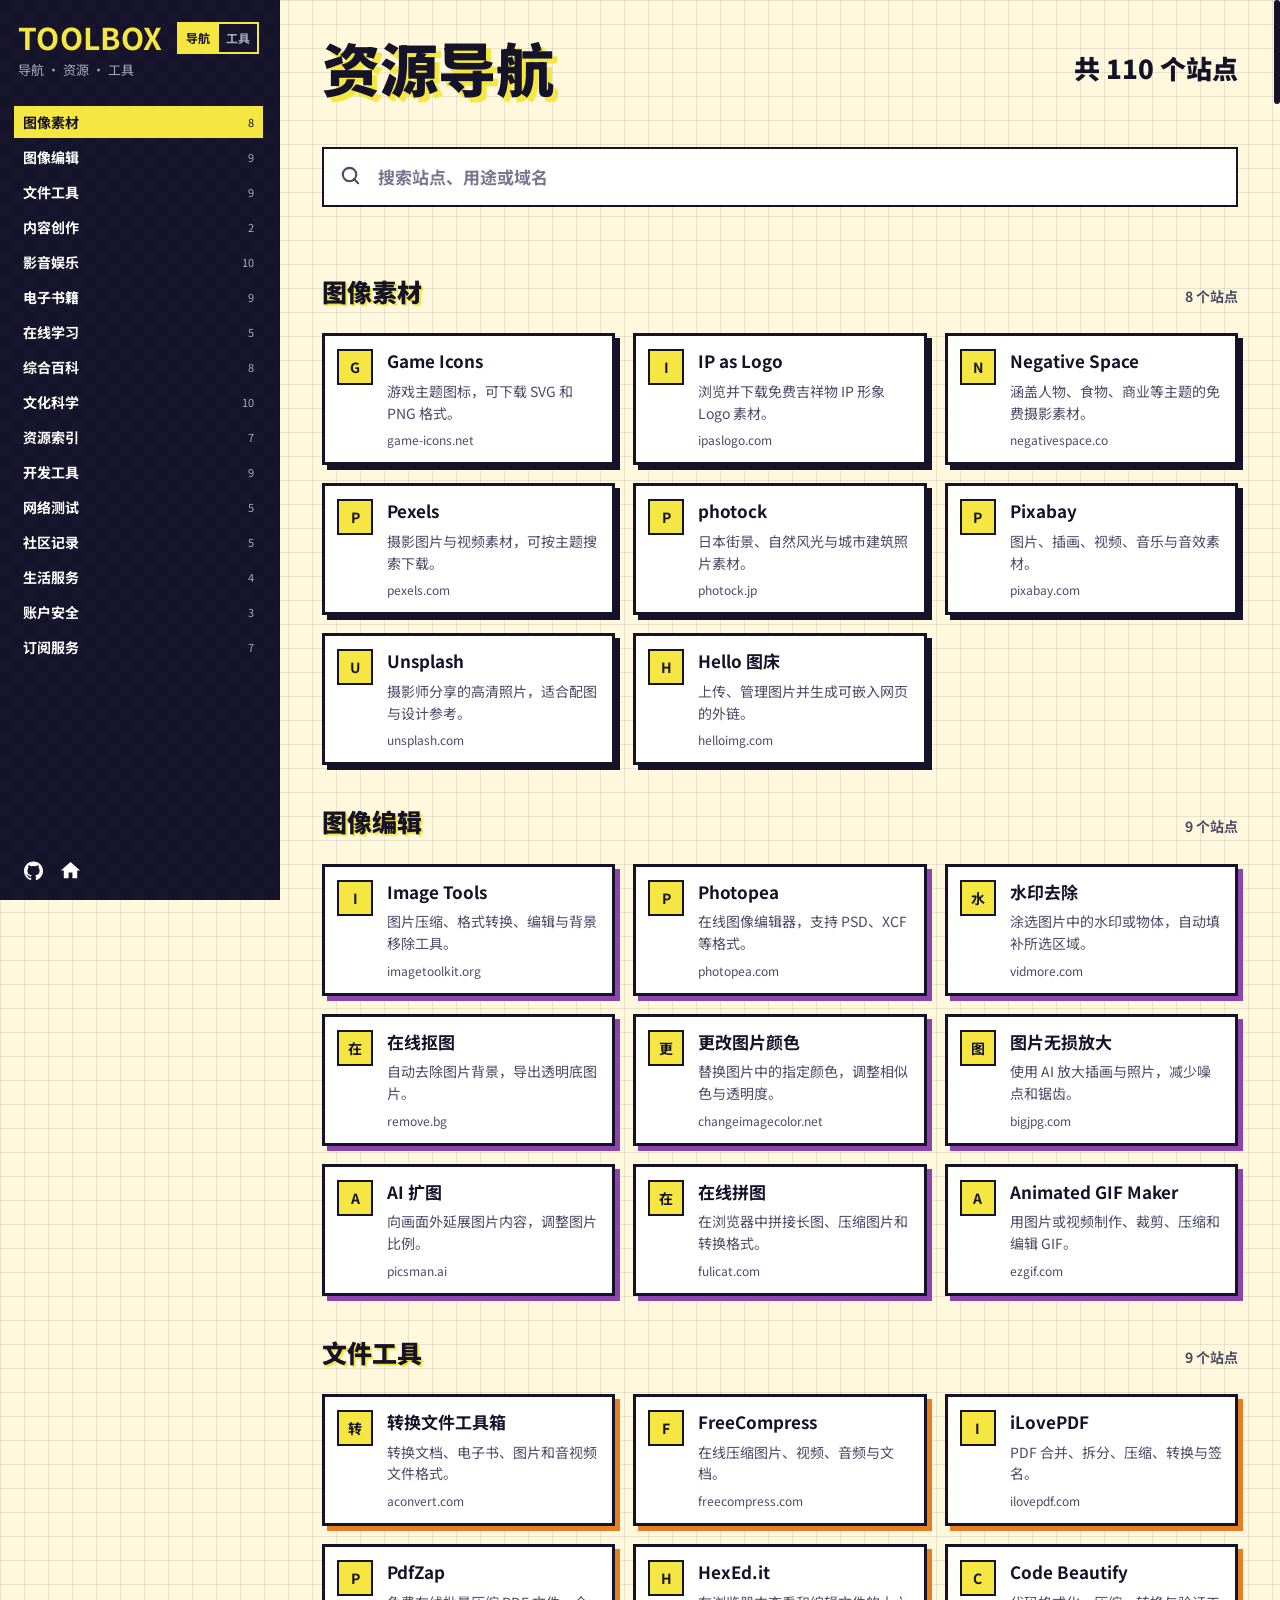
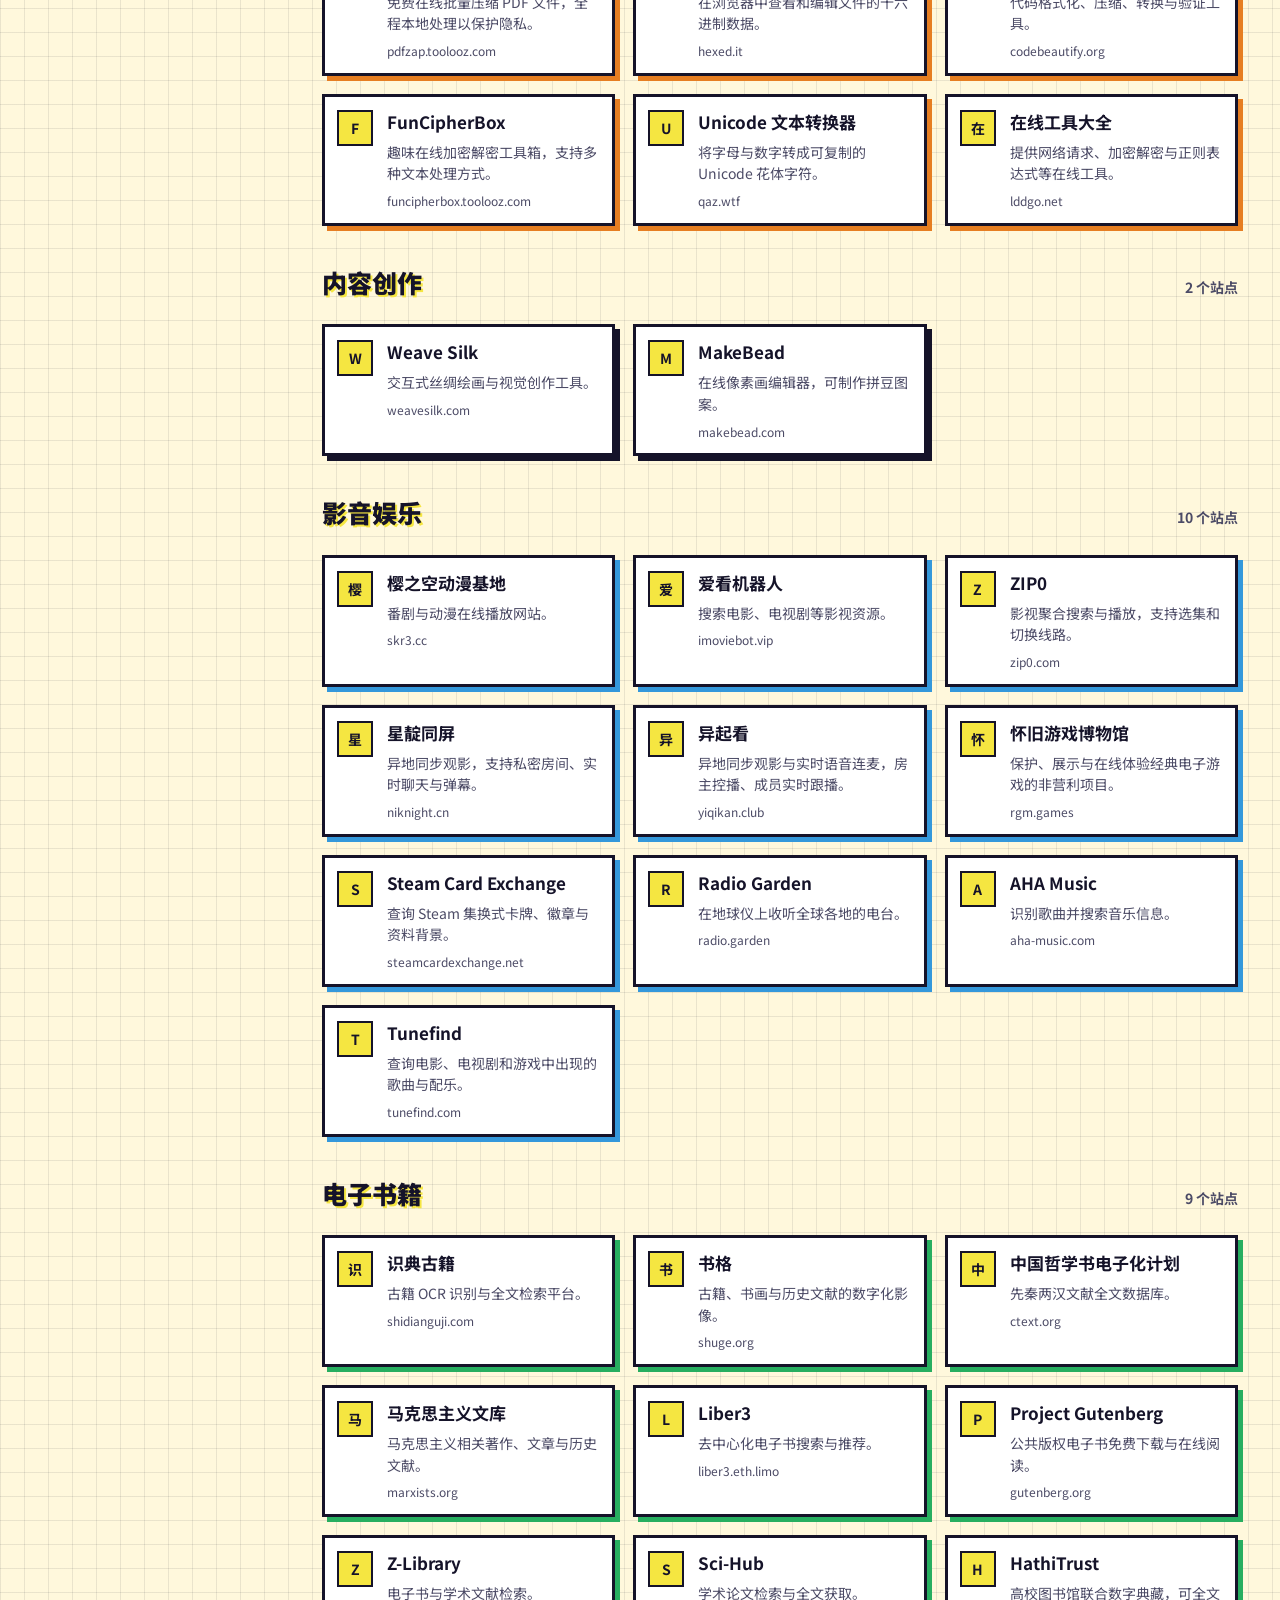
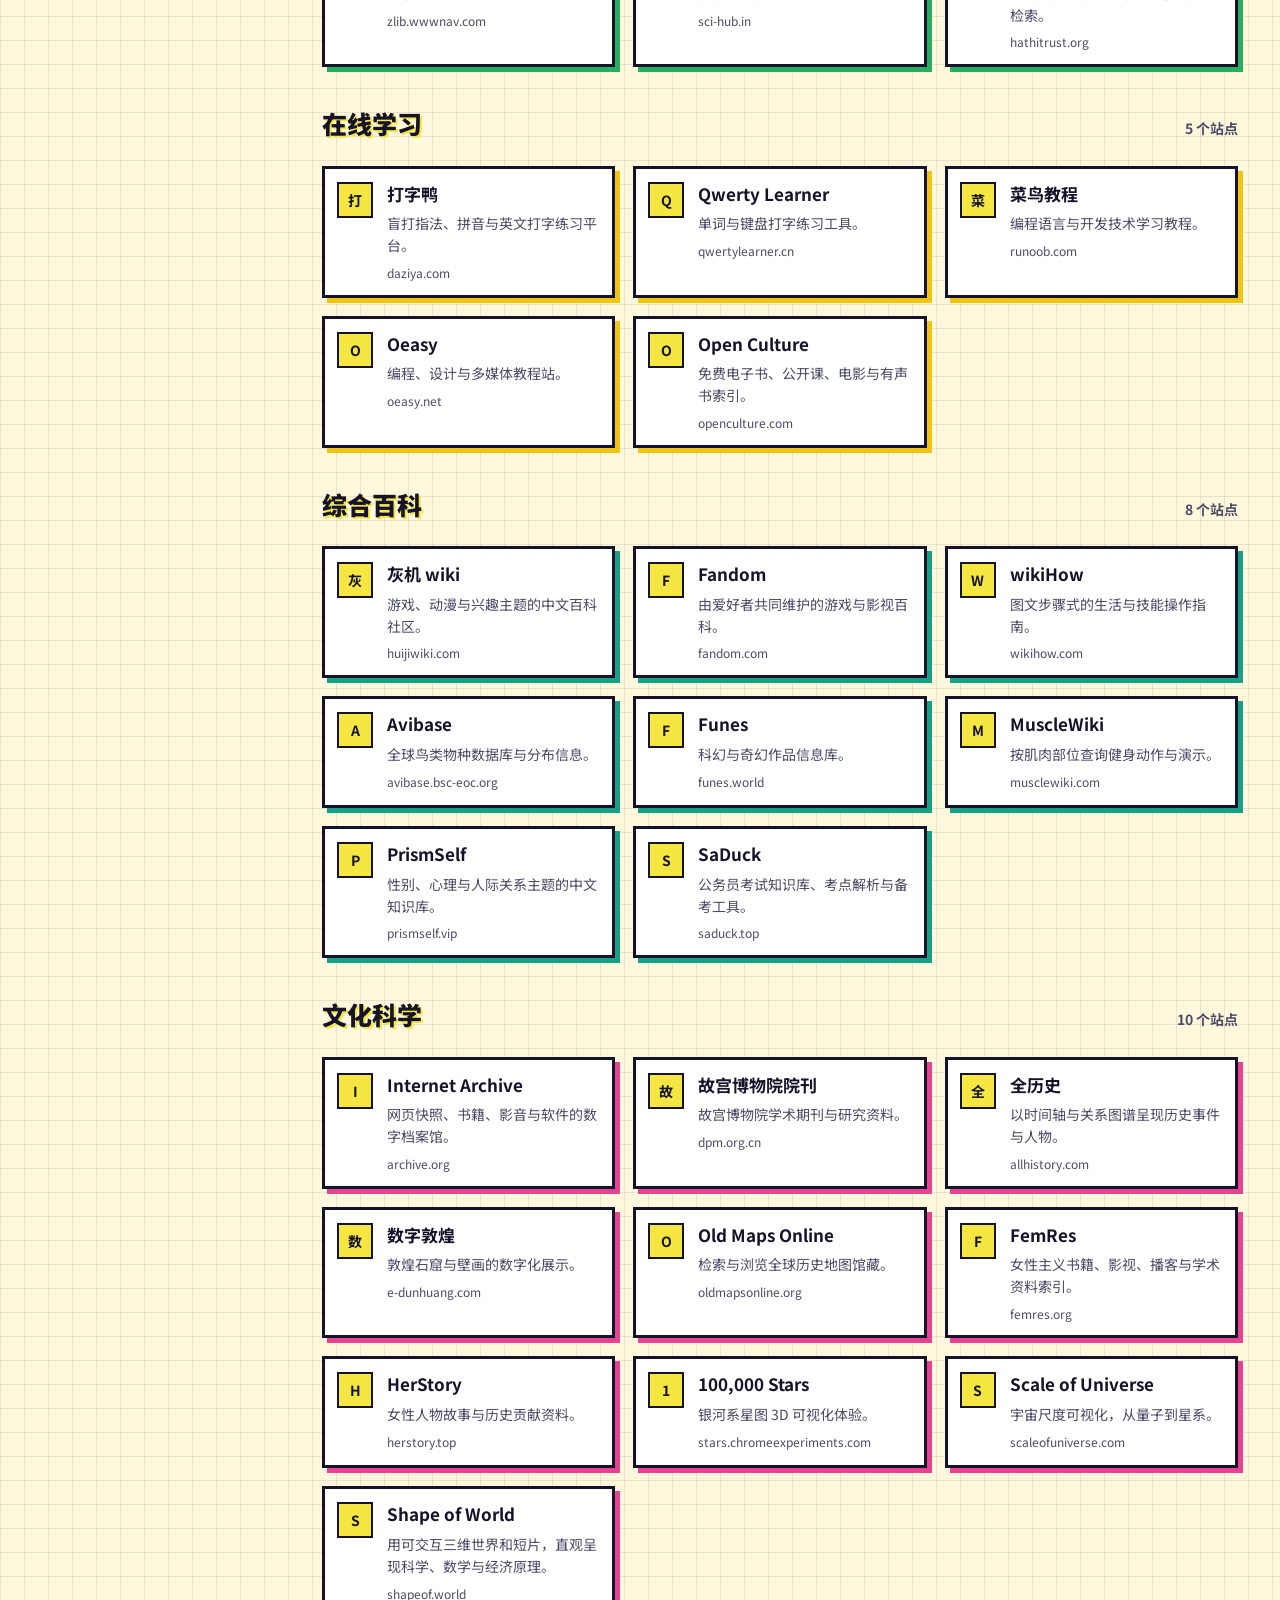
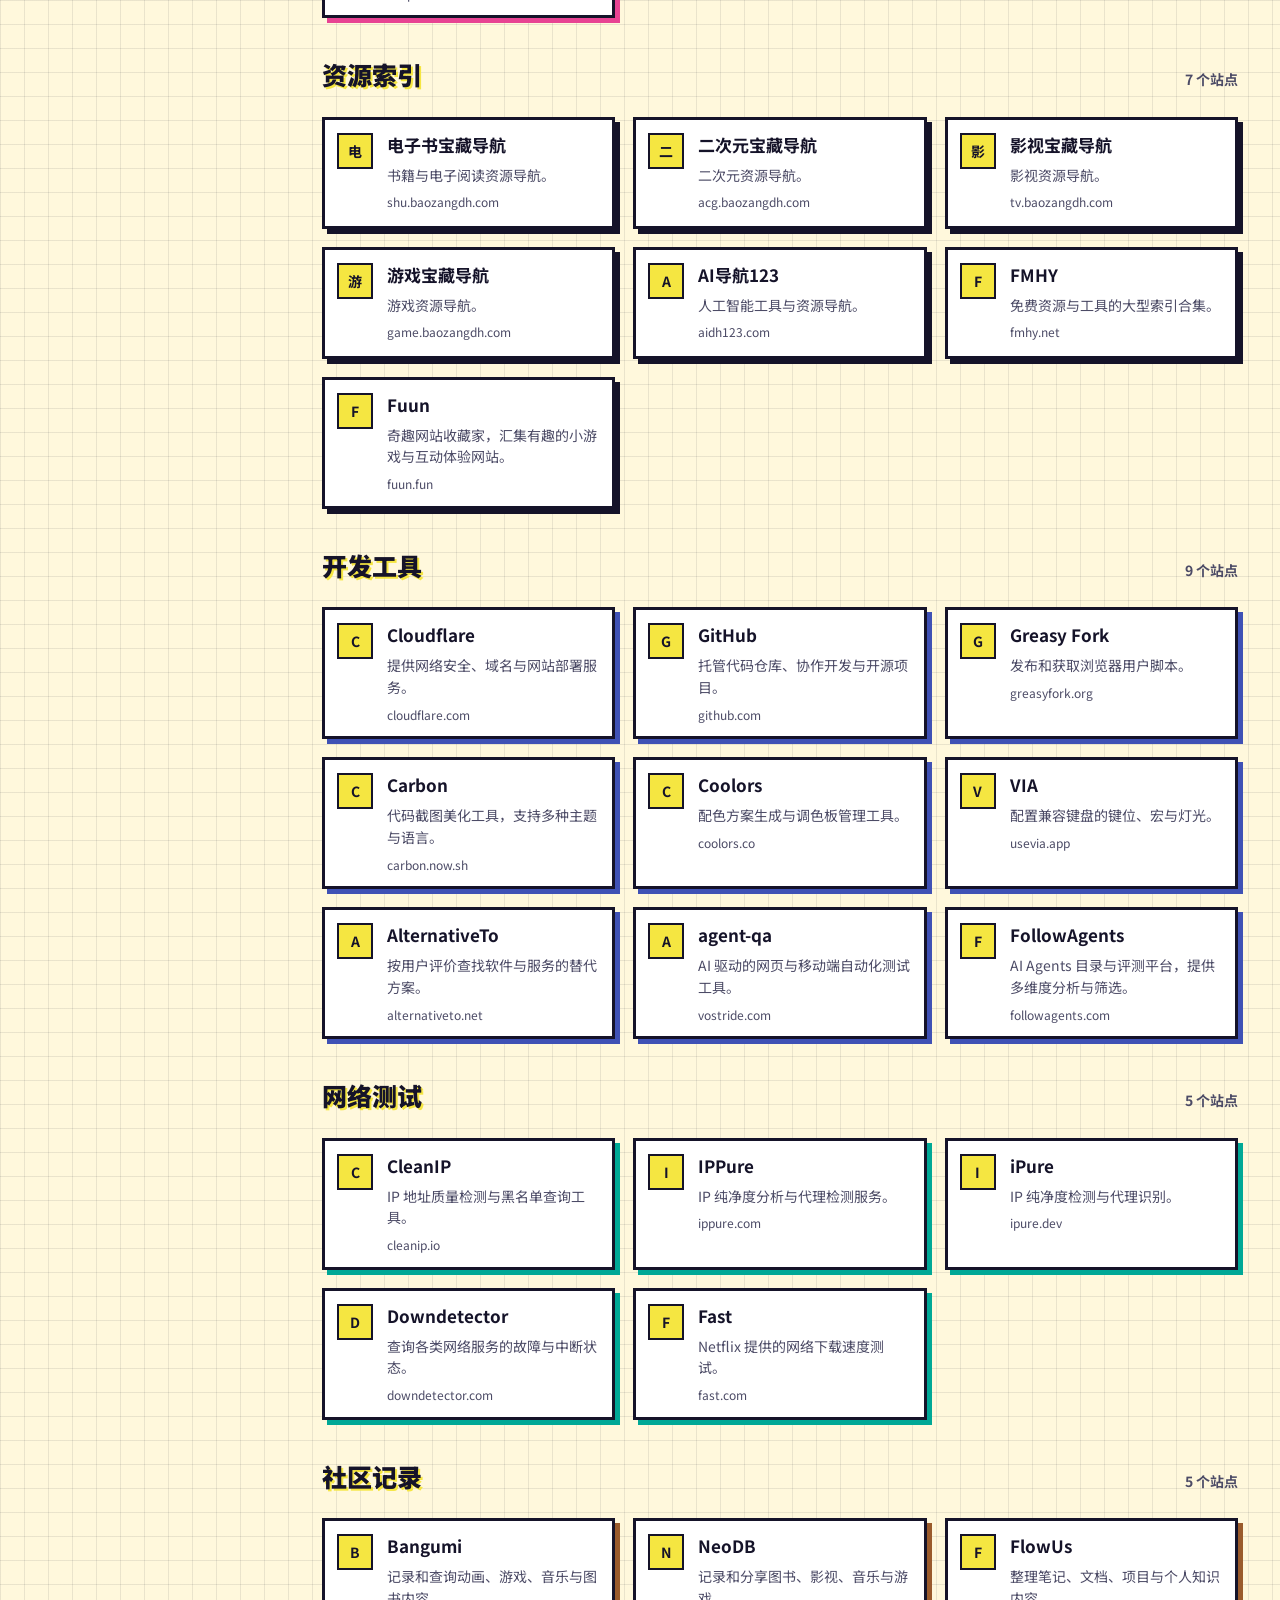
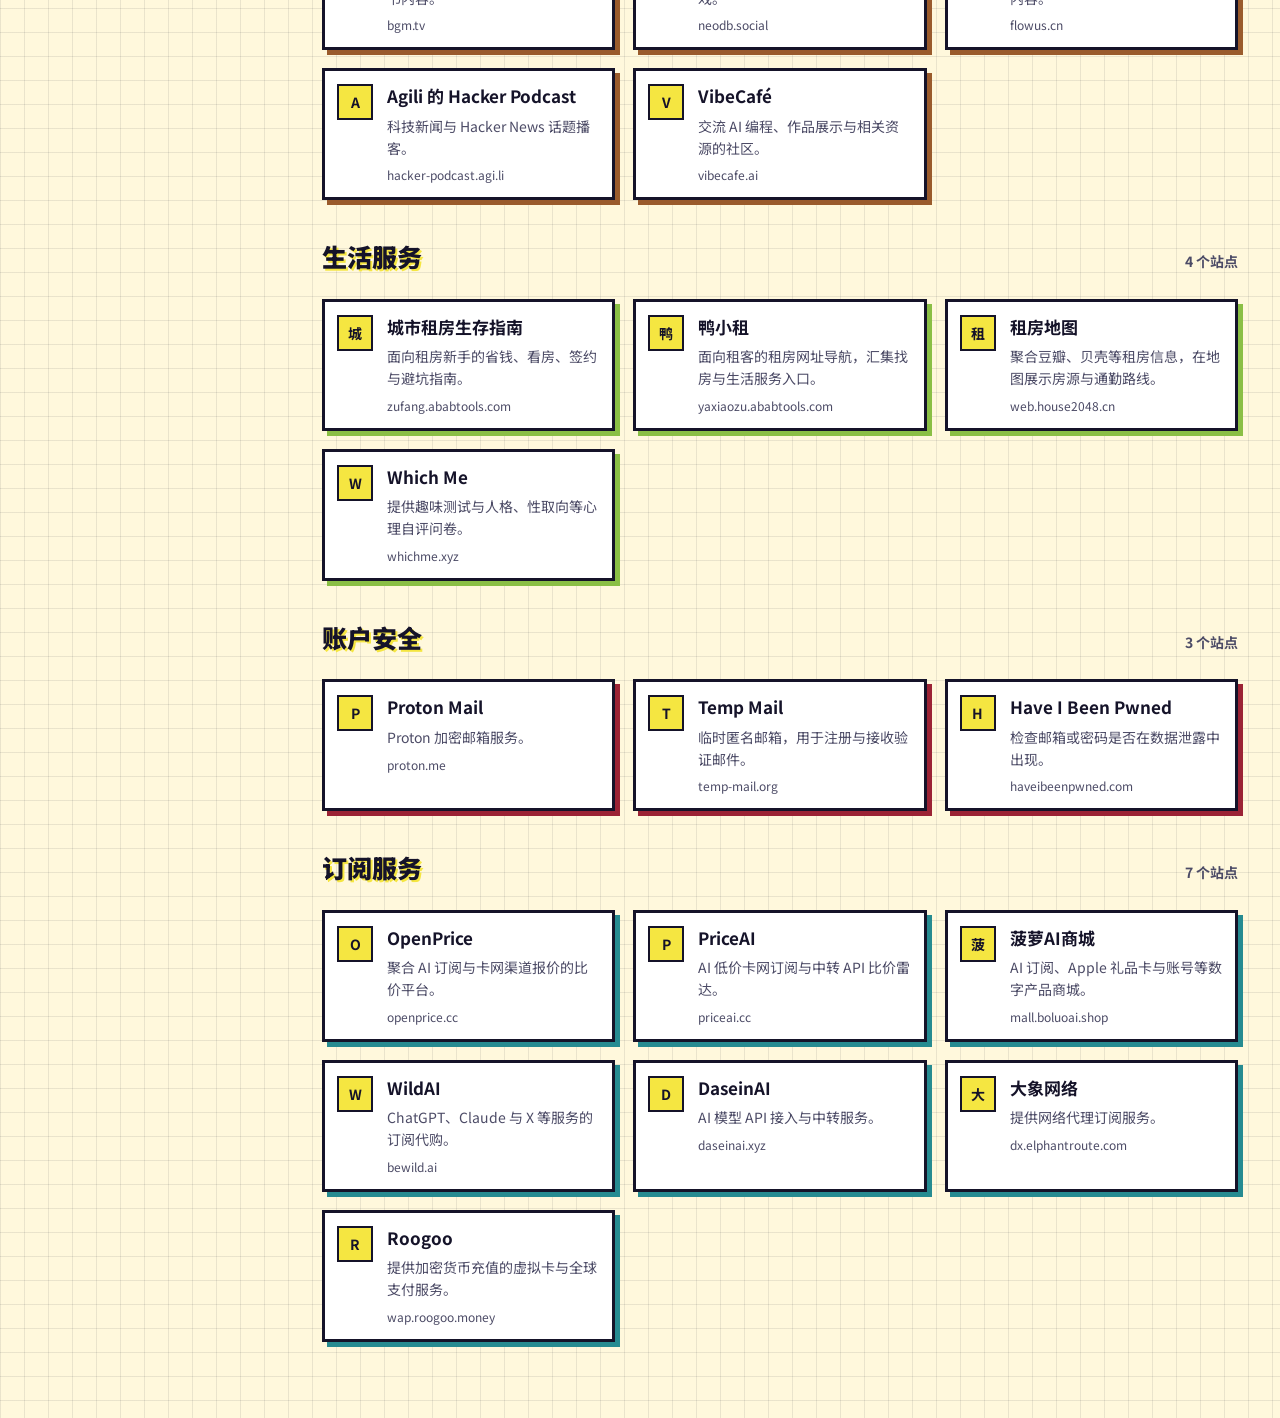
==== index.html @ 0206730f "订阅服务新增虚拟卡站点 Roogoo Generated by Mistral Vibe. Co-Authored-By: Mistral Vibe <vibe@mistral.ai>" ====
<!DOCTYPE html>
<html lang="zh-CN">
  <head>
    <meta charset="UTF-8">
    <meta name="viewport" content="width=device-width, initial-scale=1.0">
    <meta
      name="description"
      content="资源导航：按用途整理常用在线工具与资源，支持实时搜索与一键访问。"
    >
    <meta name="theme-color" content="#eeff41">
    <meta http-equiv="Cache-Control" content="no-cache, no-store, must-revalidate">
    <meta http-equiv="Pragma" content="no-cache">
    <meta http-equiv="Expires" content="0">
    <link rel="shortcut icon" href="./favicon.svg?v=2026102510">
    <link rel="icon" href="./favicon.svg?v=2026102510">
    <meta property="og:title" content="Toolbox - 资源导航">
    <meta property="og:description" content="资源导航：按用途整理常用在线工具与资源，支持实时搜索与一键访问。">
    <meta property="og:url" content="https://toolbox.krelinnbios.com/">
    <link rel="canonical" href="https://toolbox.krelinnbios.com/">
    <title>Toolbox - 资源导航</title>
    <link rel="preconnect" href="https://fonts.googleapis.com">
    <link rel="preconnect" href="https://fonts.gstatic.com" crossorigin>
    <link
      href="https://fonts.googleapis.com/css2?family=Noto+Sans+SC:wght@400;700;900&display=swap"
      rel="stylesheet"
      media="print"
      onload="this.media='all'"
    >
    <noscript>
      <link href="https://fonts.googleapis.com/css2?family=Noto+Sans+SC:wght@400;700;900&display=swap" rel="stylesheet">
    </noscript>
    <link rel="stylesheet" href="./toolbox.css?v=202611153">
    <script src="./scrollbar.js?v=202611151" defer></script>
    <script src="./sites.js?v=202611221" defer></script>
    <script src="./toolbox.js?v=202611172" defer></script>
    <script
      defer
      src="https://vibecafe.ai/telemetry/v1.js"
      data-vc-product-id="cmuh8urlx00000agmjso6gzh7"
      data-vc-auth-key="vc_web_frSn6eeP05UN0qcg7d62ukzJzH97w32iD9TBi4eEKtY"
    ></script>
  </head>
  <body>
    <a class="skip-link" href="#main">跳到主要内容</a>

    <div class="tools-layout">
      <aside class="tools-sidebar" aria-labelledby="directory-label">
        <div class="tools-sidebar-head">
          <a class="tools-brand" href="./index.html">
            <span class="tools-brand-copy">
              <span class="tools-brand-name">TOOLBOX</span>
              <span class="tools-brand-tagline">导航 · 资源 · 工具</span>
            </span>
          </a>
          <div class="tools-sidebar-actions">
            <a
              class="tools-sidebar-link"
              href="https://github.com/KrelinnBios/Toolbox"
              target="_blank"
              rel="noopener noreferrer"
              aria-label="GitHub"
            >
              <svg viewBox="0 0 24 24" aria-hidden="true" focusable="false">
                <path fill="currentColor" d="M12 .5C5.37.5 0 5.87 0 12.5c0 5.3 3.44 9.8 8.21 11.39.6.11.82-.26.82-.58v-2.03c-3.34.73-4.04-1.61-4.04-1.61-.55-1.39-1.34-1.76-1.34-1.76-1.09-.75.08-.73.08-.73 1.21.09 1.84 1.24 1.84 1.24 1.07 1.84 2.81 1.31 3.5 1 .11-.78.42-1.31.76-1.61-2.67-.3-5.47-1.34-5.47-5.95 0-1.31.47-2.38 1.24-3.22-.12-.3-.54-1.52.12-3.18 0 0 1.01-.32 3.3 1.23a11.5 11.5 0 0 1 6 0c2.29-1.55 3.3-1.23 3.3-1.23.66 1.66.24 2.88.12 3.18.77.84 1.24 1.91 1.24 3.22 0 4.62-2.81 5.64-5.49 5.94.43.37.81 1.1.81 2.22v3.29c0 .32.22.7.83.58C20.56 22.29 24 17.79 24 12.5 24 5.87 18.63.5 12 .5Z" />
              </svg>
            </a>
            <a
              class="tools-sidebar-link tools-sidebar-link--home"
              href="https://krelinnbios.com/"
              target="_blank"
              rel="noopener noreferrer"
              aria-label="我的主页"
            >
              <svg viewBox="0 0 24 24" aria-hidden="true" focusable="false">
                <path fill="currentColor" d="M10 20v-6h4v6h5v-8h3L12 3 2 12h3v8h5Z" />
              </svg>
            </a>
          </div>
          <nav class="page-switch" aria-label="页面导航">
            <a href="./index.html" aria-current="page" aria-label="资源导航">导航</a>
            <a href="./tools.html" aria-label="在线工具">工具</a>
          </nav>
        </div>
        <p class="tools-directory-label" id="directory-label" hidden>分类目录</p>
        <div class="tools-nav">
          <div class="tools-tabs" id="tools-tabs" role="group" aria-labelledby="directory-label"></div>
        </div>
      </aside>

      <main id="main" tabindex="-1">
        <section class="tools-profile" aria-labelledby="tools-title">
          <div class="tools-heading">
            <h1 id="tools-title">资源导航</h1>
          </div>
          <p class="tools-total" id="tools-total" aria-live="polite"></p>
        </section>

        <section class="tools-toolbar" aria-label="站点筛选">
          <label class="tools-search" for="site-search">
            <svg class="tools-search-icon" viewBox="0 0 24 24" aria-hidden="true" focusable="false">
              <circle cx="11" cy="11" r="7"></circle>
              <path d="m20 20-4.35-4.35"></path>
            </svg>
            <input
              id="site-search"
              type="search"
              placeholder="搜索站点、用途或域名"
              autocomplete="off"
              aria-label="搜索工具站点"
            >
          </label>
        </section>

        <p class="tools-empty" id="tools-empty" hidden>没有找到匹配的站点，换个关键词试试。</p>

        <div class="tools-sections" id="tools-sections"></div>
      </main>
    </div>

  </body>
</html>
---- toolbox.css ----
:root {
  --paper: #fff8dc;
  --surface: #fff;
  --sidebar: #151329;
  --sidebar-muted: #aaa8c1;
  --ink: #151329;
  --muted: #4c4b66;
  --line: #151329;
  --acid: #f5e641;
  --red: #d94355;
  --blue: #4455c9;
  --green: #3d8b6f;
  --purple: #7652a8;
  --orange: #c56c32;
  --cyan: #268b91;
  --night: #151329;
  --toolbox-scrollbar-thumb: var(--ink);
  --toolbox-scrollbar-thumb-hover: var(--acid);
}

* {
  box-sizing: border-box;
  scrollbar-width: thin;
  scrollbar-color: var(--toolbox-scrollbar-thumb) transparent;
}

/* 避免标准属性覆盖自定义滚动条伪元素样式。 */
@supports selector(::-webkit-scrollbar) {
  * {
    scrollbar-width: auto;
    scrollbar-color: auto;
  }
}

*::-webkit-scrollbar {
  width: 6px !important;
  height: 6px !important;
  background: transparent !important;
}

*::-webkit-scrollbar-track,
*::-webkit-scrollbar-corner {
  background: transparent !important;
}

*::-webkit-scrollbar-thumb {
  background: var(--toolbox-scrollbar-thumb) !important;
  border-radius: 999px !important;
}

*::-webkit-scrollbar-button {
  display: none !important;
}

*::-webkit-scrollbar-thumb:hover,
*::-webkit-scrollbar-thumb:active {
  background: var(--toolbox-scrollbar-thumb-hover) !important;
}

/* Brand-coloured page scrollbar; inner scroll areas keep their native styles. */
html.toolbox-overlay-scrollbar {
  scrollbar-width: none !important;
  -ms-overflow-style: none;
}

html.toolbox-overlay-scrollbar::-webkit-scrollbar {
  display: none !important;
  width: 0 !important;
  height: 0 !important;
}

.toolbox-overlay-thumb {
  position: fixed;
  top: 0;
  right: 0;
  z-index: 900;
  width: 6px;
  padding: 0;
  margin: 0;
  border: 0;
  border-radius: 999px;
  background: var(--toolbox-scrollbar-thumb);
  touch-action: none;
}

.toolbox-overlay-thumb:hover,
.toolbox-overlay-thumb:active,
.toolbox-overlay-thumb.is-dragging {
  background: var(--toolbox-scrollbar-thumb-hover);
}

.toolbox-overlay-thumb:focus {
  outline: none;
}

.toolbox-overlay-thumb:focus-visible {
  outline: 2px solid var(--toolbox-scrollbar-thumb-hover);
  outline-offset: 1px;
}

.toolbox-overlay-thumb[hidden] {
  display: none !important;
}

@media print {
  .toolbox-overlay-thumb {
    display: none !important;
  }
}

@media (forced-colors: active) {
  html.toolbox-overlay-scrollbar {
    scrollbar-width: thin !important;
    scrollbar-color: CanvasText Canvas !important;
  }

  html.toolbox-overlay-scrollbar::-webkit-scrollbar {
    display: block !important;
    width: 6px !important;
    height: 6px !important;
  }

  .toolbox-overlay-thumb {
    display: none !important;
  }
}

body {
  min-height: 100vh;
  margin: 0;
  color: var(--ink);
  background-color: var(--paper);
  background-image:
    linear-gradient(rgba(21, 19, 41, 0.09) 1px, transparent 1px),
    linear-gradient(90deg, rgba(21, 19, 41, 0.09) 1px, transparent 1px);
  background-size: 24px 24px;
  font-family: "Noto Sans SC", "Microsoft YaHei", sans-serif;
}

a { color: inherit; text-decoration: none; }
button, input { font: inherit; }
button { cursor: pointer; }
svg { display: block; }
[hidden] { display: none !important; }
:focus-visible { outline: 3px solid var(--blue); outline-offset: 3px; }

.skip-link {
  position: fixed;
  z-index: 100;
  top: 0;
  left: 16px;
  padding: 8px 12px;
  color: #fff;
  background: var(--ink);
  transform: translateY(-110%);
}
.skip-link:focus { transform: translateY(0); }

.tools-layout {
  display: flex;
  align-items: stretch;
  width: 100%;
  background-color: var(--paper);
  background-image:
    linear-gradient(rgba(21, 19, 41, 0.09) 1px, transparent 1px),
    linear-gradient(90deg, rgba(21, 19, 41, 0.09) 1px, transparent 1px);
  background-size: 24px 24px;
  margin: 0 auto;
}
.tools-sidebar {
  position: fixed;
  display: flex;
  flex-direction: column;
  top: 0;
  bottom: 0;
  left: 0;
  align-self: flex-start;
  flex: none;
  width: 280px;
  height: 100vh;
  padding: 30px 18px 24px;
  background-color: var(--sidebar);
  background-image:
    linear-gradient(45deg, rgba(255, 255, 255, 0.012) 25%, transparent 25%, transparent 75%, rgba(255, 255, 255, 0.012) 75%),
    linear-gradient(45deg, rgba(255, 255, 255, 0.012) 25%, transparent 25%, transparent 75%, rgba(255, 255, 255, 0.012) 75%);
  background-position: 0 0, 12px 12px;
  background-size: 24px 24px;
  box-shadow: inset 5px 0 0 var(--acid);
  overflow-y: hidden;
  overflow-x: hidden;
  border-right: 3px solid var(--ink);
}
.tools-sidebar::-webkit-scrollbar-thumb { background: var(--sidebar-muted) !important; }
.tools-sidebar::-webkit-scrollbar-thumb:hover,
.tools-sidebar::-webkit-scrollbar-thumb:active { background: var(--acid) !important; }
.tools-sidebar-head {
  display: flex;
  flex: none;
  align-items: flex-start;
  justify-content: space-between;
  gap: 4px;
  margin: 0 4px 24px;
}
.tools-brand {
  display: inline-block;
  flex: none;
  color: var(--acid);
}
.tools-brand-copy {
  display: block;
  min-width: 0;
}
.tools-brand-name {
  font-size: 30px;
  font-weight: 700;
  line-height: 1.05;
  letter-spacing: 0.01em;
  white-space: nowrap;
}
.tools-brand-tagline {
  display: block;
  margin-top: 5px;
  color: var(--sidebar-muted);
  font-family: "Noto Sans SC", "Microsoft YaHei", sans-serif;
  font-size: 13px;
  font-weight: 400;
  line-height: normal;
  letter-spacing: 0;
}
.tools-directory-label {
  margin: 0 0 12px 4px;
  color: var(--sidebar-muted);
  font-family: "Noto Sans SC", "Microsoft YaHei", sans-serif;
  font-size: 12px;
  font-weight: 700;
}
main {
  flex: 1;
  min-width: 0;
  max-width: none;
  margin: 0 0 0 280px;
  padding: 0 42px 52px;
}
.tools-profile { display: flex; align-items: center; justify-content: space-between; gap: 24px; padding: 34px 0 24px; }
.page-switch {
  display: inline-flex;
  flex: none;
  flex-direction: row;
  border: 2px solid var(--acid);
  background: transparent;
}
.page-switch a {
  display: flex;
  align-items: center;
  justify-content: center;
  min-height: 28px;
  padding: 3px 7px;
  color: var(--sidebar-muted);
  font-family: "Noto Sans SC", "Microsoft YaHei", sans-serif;
  font-size: 12px;
  font-weight: 700;
  line-height: 1.2;
  white-space: nowrap;
  transition: background 120ms steps(2, end), color 120ms steps(2, end);
}
.page-switch a + a { border-left: 2px solid var(--acid); }
.page-switch a:hover { color: var(--ink); background: var(--surface); }
.page-switch a[aria-current="page"] { color: var(--ink); background: var(--acid); }
.tools-total { margin: 0; color: var(--ink); font-family: "Noto Sans SC", "Microsoft YaHei", sans-serif; font-size: 26px; font-weight: 900; white-space: nowrap; }
.tools-heading h1 {
  display: inline-block;
  margin: 0;
  font-family: "Noto Sans SC", "Microsoft YaHei", sans-serif;
  font-size: clamp(38px, 5vw, 58px);
  color: var(--ink);
  font-weight: 900;
  line-height: 1.15;
  text-shadow: 5px 5px 0 var(--acid);
}
.tools-toolbar { padding: 22px 0 20px; }
.tools-sections { padding-top: 32px; }
.tools-sections:empty { padding-top: 0; }
.tools-search { display: block; position: relative; width: 100%; margin-bottom: 0; }
.tools-search-icon {
  position: absolute;
  top: 17px;
  left: 17px;
  width: 23px;
  height: 23px;
  fill: none;
  stroke: var(--muted);
  stroke-width: 2.2;
  stroke-linecap: round;
  pointer-events: none;
}
.tools-search input {
  width: 100%;
  min-height: 60px;
  padding: 14px 16px 14px 54px;
  color: var(--ink);
  background: var(--surface);
  border: 2px solid var(--ink);
  box-shadow: none;
  font-family: "Noto Sans SC", "Microsoft YaHei", sans-serif;
  font-size: 17px;
  font-weight: 700;
  outline: none;
  appearance: none;
}
.tools-search input:focus {
  background: #fff;
  border-color: var(--blue);
  box-shadow: none;
}
.tools-search input::placeholder { color: #77758f; }
.tools-nav { display: flex; flex: 1 1 auto; min-height: 0; flex-direction: column; }
.tools-tabs { display: flex; flex: 1 1 auto; min-height: 0; flex-direction: column; justify-content: center; gap: 9px; }
.tools-sidebar-actions { display: flex; flex: none; align-items: center; gap: 8px; }
.tools-sidebar-link {
  display: grid;
  flex: none;
  place-items: center;
  width: 38px;
  height: 38px;
  color: #fff;
  background: transparent;
  border: none;
  transition: color 120ms steps(2, end);
}
.tools-sidebar-link:hover { color: var(--acid); }
.tools-sidebar-link svg { width: 19px; height: 19px; }
.tools-sidebar-link--home { width: 44px; height: 44px; }
.tools-sidebar-link--home svg { width: 23px; height: 23px; }
.tools-tab {
  display: flex;
  align-items: center;
  justify-content: space-between;
  gap: 8px;
  width: 100%;
  min-height: 38px;
  padding: 7px 11px;
  color: #fff;
  background: transparent;
  border: 2px solid transparent;
  font-family: "Noto Sans SC", "Microsoft YaHei", sans-serif;
  font-size: 15px;
  font-weight: 700;
}
.tools-tab:hover { color: #fff; background: #292542; border-color: #4c4674; }
.tools-tab.is-active { color: var(--ink); background: var(--acid); border-color: var(--acid); box-shadow: none; transform: none; }
.tools-tab-count { color: var(--sidebar-muted); font: 13px "Noto Sans SC", sans-serif; }
.tools-tab.is-active .tools-tab-count { color: var(--ink); }

.tools-empty { padding: 50px 16px; color: var(--muted); font: 14px/1.6 "Noto Sans SC", "Microsoft YaHei", sans-serif; text-align: center; }
.tools-section { padding: 16px 0 24px; }
.tools-section-head { display: flex; align-items: baseline; gap: 12px; margin-bottom: 16px; padding: 0 0 10px; }
.tools-section-number { display: none; }
.tools-section-title { margin: 0; font-family: "Noto Sans SC", "Microsoft YaHei", sans-serif; font-size: 25px; font-weight: 900; line-height: 1.3; text-shadow: 2px 2px 0 var(--acid); }
.tools-section-count { margin-left: auto; color: var(--muted); font: 14px "Noto Sans SC", "Microsoft YaHei", sans-serif; font-weight: 700; }
.tools-grid { display: grid; grid-template-columns: repeat(3, minmax(0, 1fr)); gap: 18px; }
.tools-card {
  display: flex;
  position: relative;
  align-items: flex-start;
  gap: 14px;
  min-width: 0;
  min-height: 172px;
  padding: 20px 16px;
  background: var(--surface);
  border: 3px solid var(--ink);
  box-shadow: 5px 5px 0 var(--card-shadow, var(--ink));
  transition: transform 120ms steps(2, end), box-shadow 120ms steps(2, end);
}
  .tools-card:active { background: var(--card-active, #e8e8e8); box-shadow: 2px 2px 0 var(--card-shadow, var(--ink)); transform: translate(3px, 3px); }
.tools-card-icon {
  display: grid;
  position: relative;
  flex: none;
  place-items: center;
  width: 36px;
  height: 36px;
  color: var(--ink);
  background: var(--acid);
  border: 2px solid var(--ink);
  font: 14px "Noto Sans SC", sans-serif;
  font-weight: 700;
}
.tools-card-icon img { position: absolute; width: 20px; height: 20px; object-fit: contain; opacity: 0; }
.tools-card-icon img.is-loaded { opacity: 1; }
.tools-card-copy { min-width: 0; flex: 1; }
.tools-card-name { display: block; padding-right: 15px; color: var(--ink); font-family: "Noto Sans SC", "Microsoft YaHei", sans-serif; font-size: 17px; font-weight: 700; line-height: 1.4; overflow-wrap: anywhere; }
.tools-card-desc { display: block; margin-top: 8px; color: var(--muted); font-family: "Noto Sans SC", "Microsoft YaHei", sans-serif; font-size: 14px; line-height: 1.55; overflow-wrap: anywhere; }
.tools-card-host { display: block; margin-top: 8px; color: var(--muted); font: 12px/1.4 "Noto Sans SC", sans-serif; overflow-wrap: anywhere; }
.tools-card:hover .tools-card-desc { color: var(--ink); }

.tools-section.category-image-sources,
.tools-section.category-image-tools,
.tools-section.category-file-and-media-tools,
.tools-section.category-reading,
.tools-section.category-wiki,
.tools-section.category-acg,
.tools-section.category-developer-platforms,
.tools-section.category-communities-and-profiles,
.tools-section.category-learning-and-career,
.tools-section.category-accounts-and-subscriptions { --card-face: #fff; }

/* Keep every tool item on one stable card pattern; category colors only affect the shadow. */
.tools-section .tools-card,
.tools-section.category-file-and-media-tools .tools-card,
.tools-section.category-reading .tools-card,
.tools-section.category-developer-platforms .tools-card,
.tools-section.category-entertainment .tools-card,
.tools-section.category-acg .tools-card,
.tools-section.category-wiki .tools-card,
.tools-section.category-communities-and-profiles .tools-card,
.tools-section.category-accounts-and-subscriptions .tools-card {
  min-height: 112px;
  align-items: flex-start;
  padding: 13px 12px;
  background: var(--card-face, #fff);
  border: 3px solid var(--ink);
  border-radius: 0;
  box-shadow: 5px 5px 0 var(--card-shadow, var(--ink));
}
.tools-section .tools-card:hover,
.tools-section.category-file-and-media-tools .tools-card:hover,
.tools-section.category-reading .tools-card:hover,
.tools-section.category-developer-platforms .tools-card:hover,
.tools-section.category-entertainment .tools-card:hover,
.tools-section.category-acg .tools-card:hover,
.tools-section.category-wiki .tools-card:hover,
.tools-section.category-communities-and-profiles .tools-card:hover,
.tools-section.category-accounts-and-subscriptions .tools-card:hover {
  background: var(--card-active, var(--surface));
  box-shadow: 2px 2px 0 var(--card-shadow, var(--ink));
  transform: translate(3px, 3px);
}
.tools-section.category-image-sources { --card-shadow: var(--blue); }
.tools-section.category-image-sources { --card-active: #e3e8ff; }
.tools-section.category-publishing-tools { --card-shadow: var(--ink); }
.tools-section.category-publishing-tools { --card-active: #e8e8e8; }
.tools-section.category-entertainment { --card-shadow: var(--ink); }
.tools-section.category-entertainment { --card-active: #e8e8e8; }
.tools-section.category-image-tools { --card-shadow: var(--purple); }
.tools-section.category-image-tools { --card-active: #eee4ff; }
.tools-section.category-file-and-media-tools { --card-shadow: var(--orange); }
.tools-section.category-file-and-media-tools { --card-active: #fff0dc; }
.tools-section.category-reading { --card-shadow: var(--green); }
.tools-section.category-reading { --card-active: #def3e6; }
.tools-section.category-wiki { --card-shadow: var(--cyan); }
.tools-section.category-wiki { --card-active: #daf2f2; }
.tools-section.category-acg { --card-shadow: var(--purple); }
.tools-section.category-acg { --card-active: #f1e2f8; }
.tools-section.category-developer-platforms { --card-shadow: var(--cyan); }
.tools-section.category-developer-platforms { --card-active: #dff2f3; }
.tools-section.category-communities-and-profiles { --card-shadow: var(--blue); }
.tools-section.category-communities-and-profiles { --card-active: #e3e8ff; }
.tools-section.category-learning-and-career { --card-shadow: var(--green); }
.tools-section.category-learning-and-career { --card-active: #e3f3dc; }
.tools-section.category-accounts-and-subscriptions { --card-shadow: var(--red); }
.tools-section.category-accounts-and-subscriptions { --card-active: #ffe1e2; }

.tools-section.category-image-resources { --card-shadow: var(--ink); --card-active: #e8e8e8; }
.tools-section.category-image-editing { --card-shadow: #8e44ad; --card-active: #f0dcfa; }
.tools-section.category-file-tools { --card-shadow: #e67e22; --card-active: #ffead2; }
.tools-section.category-content-creation { --card-shadow: var(--ink); --card-active: #e8e8e8; }
.tools-section.category-entertainment { --card-shadow: #3498db; --card-active: #dceeff; }
.tools-section.category-ebooks { --card-shadow: #27ae60; --card-active: #daf5e4; }
.tools-section.category-library { --card-shadow: #e74c3c; --card-active: #ffe0dc; }
.tools-section.category-learning { --card-shadow: #f1c40f; --card-active: #fff5c9; }
.tools-section.category-encyclopedia { --card-shadow: #16a085; --card-active: #d6f3ed; }
.tools-section.category-culture-science { --card-shadow: #e84393; --card-active: #ffe0f0; }
.tools-section.category-resource-navigation { --card-shadow: var(--ink); --card-active: #e8e8e8; }
.tools-section.category-developer { --card-shadow: #3f51b5; --card-active: #e0e5ff; }
.tools-section.category-network-testing { --card-shadow: #00a896; --card-active: #d5f5f0; }
.tools-section.category-community { --card-shadow: #9a5b2c; --card-active: #f9e5d4; }
.tools-section.category-living { --card-shadow: #8abf45; --card-active: #eaf6d8; }
.tools-section.category-accounts { --card-shadow: #9b2335; --card-active: #f9dce1; }
.tools-section.category-subscriptions { --card-shadow: #268b91; --card-active: #daf2f2; }

/* Each category keeps the same typography but uses a different browsing rhythm. */

.tools-section.category-image-sources .tools-section-number,
.tools-tab.category-image-sources .tools-tab-count { color: var(--blue); }
.tools-section.category-image-tools .tools-section-number,
.tools-tab.category-image-tools .tools-tab-count { color: var(--purple); }
.tools-section.category-file-and-media-tools .tools-section-number,
.tools-tab.category-file-and-media-tools .tools-tab-count { color: var(--orange); }
.tools-section.category-reading .tools-section-number,
.tools-tab.category-reading .tools-tab-count { color: var(--green); }
.tools-section.category-wiki .tools-section-number,
.tools-tab.category-wiki .tools-tab-count { color: var(--cyan); }
.tools-section.category-acg .tools-section-number,
.tools-tab.category-acg .tools-tab-count { color: var(--purple); }
.tools-section.category-developer-platforms .tools-section-number,
.tools-tab.category-developer-platforms .tools-tab-count { color: var(--cyan); }
.tools-section.category-communities-and-profiles .tools-section-number,
.tools-tab.category-communities-and-profiles .tools-tab-count { color: var(--blue); }
.tools-section.category-learning-and-career .tools-section-number,
.tools-tab.category-learning-and-career .tools-tab-count { color: var(--green); }
.tools-section.category-accounts-and-subscriptions .tools-section-number,
.tools-tab.category-accounts-and-subscriptions .tools-tab-count { color: var(--red); }

/* Desktop directory keeps the original dark, block-based navigation without stretching items. */
@media (min-width: 801px) {
  .tools-sidebar {
    width: 280px;
    padding: 22px 14px 8px;
    background-color: var(--sidebar);
    border-right: 3px solid var(--ink);
    box-shadow: none;
    overflow: hidden;
  }
  main { margin-left: 280px; }
  .tools-directory-label {
    display: block;
    margin-bottom: 7px;
    font-size: 11px;
    letter-spacing: 0.08em;
  }
  .tools-tabs {
    flex: 1 1 auto;
    justify-content: flex-start;
    gap: 3px;
    padding-top: 3px;
  }
  .tools-tab {
    min-height: 32px;
    padding: 4px 8px;
    color: #fff;
    background: transparent;
    border: 1px solid transparent;
    border-radius: 0;
    font-size: 14px;
    line-height: 1.2;
  }
  .tools-tab:hover {
    color: #fff;
    background: #292542;
    border-color: #4c4674;
    box-shadow: none;
    transform: none;
  }
  .tools-tab.is-active {
    color: var(--ink);
    background: var(--acid);
    border-color: var(--acid);
    box-shadow: none;
    transform: none;
  }
  .tools-tab-count { color: var(--sidebar-muted); font-size: 11px; }
  .tools-tab.is-active .tools-tab-count { color: var(--ink); }
  .tools-sidebar-actions { position: absolute; left: 14px; bottom: 8px; gap: 0; }
  .tools-sidebar-link--home { margin-left: -4px; }
}

@media (min-width: 1500px) {
  .tools-grid { grid-template-columns: repeat(3, minmax(0, 1fr)); }
}
@media (max-width: 1200px) {
  .tools-grid { grid-template-columns: repeat(2, minmax(0, 1fr)); }
}
@media (max-width: 800px) {
  .tools-layout { display: block; width: 100%; min-height: 0; overflow-x: clip; }

  /* 横向分类条：单行可横滑，滑到顶部自动吸顶，随内容滚动自动高亮 */
  .tools-sidebar {
    position: sticky;
    top: 0;
    bottom: auto;
    left: auto;
    z-index: 20;
    display: block;
    width: auto;
    height: auto;
    margin: 0;
    padding: calc(9px + env(safe-area-inset-top, 0px)) 0 9px;
    overflow: visible;
    background-color: var(--paper);
    background-image:
      linear-gradient(45deg, rgba(21, 19, 41, 0.012) 25%, transparent 25%, transparent 75%, rgba(21, 19, 41, 0.012) 75%),
      linear-gradient(45deg, rgba(21, 19, 41, 0.012) 25%, transparent 25%, transparent 75%, rgba(21, 19, 41, 0.012) 75%);
    background-position: 0 0, 12px 12px;
    background-size: 24px 24px;
    box-shadow: inset 0 -4px 0 var(--acid);
    border-right: 0;
    border-bottom: 3px solid var(--ink);
    cursor: grab;
  }
  .tools-directory-label { display: none; }
  .tools-sidebar-head {
    align-items: center;
    justify-content: flex-start;
    gap: 10px;
    margin: 0 16px 8px;
    cursor: default;
  }
  .tools-brand {
    display: inline-block;
    margin-right: auto;
    color: var(--ink);
  }
  .tools-brand-name {
    font-size: 32px;
    line-height: 1.05;
    letter-spacing: 0.04em;
    text-shadow: 4px 4px 0 var(--acid);
  }
  .tools-brand-tagline { display: none; }
  .page-switch {
    border-color: var(--ink);
    background: var(--surface);
  }
  .page-switch a {
    min-height: 38px;
    padding: 4px 10px;
    color: var(--ink);
  }
  .page-switch a + a { border-left-color: var(--ink); }
  .page-switch a:hover { background: #fff; }
  .page-switch a[aria-current="page"] { background: var(--acid); }
  .tools-nav { flex-direction: row; align-items: center; gap: 8px; }
  .tools-tabs {
    flex: 1 1 auto;
    min-width: 0;
    flex-direction: row;
    justify-content: flex-start;
    gap: 8px;
    padding: 2px 0 4px 16px;
    overflow-x: auto;
    overflow-y: hidden;
    overscroll-behavior-x: contain;
    scroll-snap-type: x proximity;
    scroll-padding-left: 16px;
    scrollbar-width: none;
    -ms-overflow-style: none;
    -webkit-overflow-scrolling: touch;
    touch-action: pan-x;
  }
  .tools-sidebar-link {
    width: auto;
    height: auto;
    min-height: 44px;
    padding: 8px;
    color: var(--ink);
    background: transparent;
    border: 0;
    box-shadow: none;
    transition: color 120ms steps(2, end);
  }
  .tools-sidebar-link:hover { color: var(--acid); background: transparent; }
  .tools-sidebar-link:active { color: var(--ink); background: var(--acid); }
  .tools-sidebar-link svg { width: 21px; height: 21px; }
  .tools-sidebar-link--home svg { width: 25px; height: 25px; }
  .tools-tabs::-webkit-scrollbar { display: none; }
  .tools-tab {
    flex: none;
    width: auto;
    min-height: 44px;
    padding: 8px 12px;
    white-space: nowrap;
    scroll-snap-align: center;
    color: var(--ink);
    background: var(--surface);
    border: 2px solid var(--ink);
    border-radius: 0;
    box-shadow: 3px 3px 0 var(--ink);
  }
  .tools-tab:hover { color: var(--ink); background: #fff; border-color: var(--ink); box-shadow: 3px 3px 0 var(--ink); }
  .tools-tab.is-active { color: var(--ink); background: var(--acid); border-color: var(--ink); box-shadow: 3px 3px 0 var(--ink); transform: none; }
  .tools-tab-count { display: none; }

  main { width: auto; margin: 0 16px; padding: 0 0 calc(40px + env(safe-area-inset-bottom, 0px)); }

  .tools-profile { flex-direction: column; align-items: flex-start; gap: 8px; padding: 22px 0 0; }
  .tools-heading h1 { font-size: clamp(30px, 9vw, 40px); text-shadow: 4px 4px 0 var(--acid); }
  .tools-total { font-size: 15px; }

  .tools-toolbar { padding: 18px 0 8px; }
  .tools-search-icon { top: 17px; left: 16px; width: 21px; height: 21px; }
  .tools-search input { min-height: 54px; padding: 14px 16px 14px 50px; font-size: 16px; border: 2px solid var(--ink); border-radius: 0; box-shadow: none; }
  .tools-search input:focus { border-color: var(--blue); box-shadow: none; }

  .tools-grid { grid-template-columns: minmax(0, 1fr); gap: 12px; }

  .tools-section { padding: 0 0 26px; scroll-margin-top: 76px; }
  .tools-section-head { margin-bottom: 12px; }
  .tools-section-title { font-size: 22px; text-shadow: 3px 3px 0 var(--acid); }
  .tools-section-count { font-size: 13px; }

  .tools-card,
  .tools-section .tools-card {
    min-height: 0;
    gap: 12px;
    padding: 14px 13px;
    background: var(--card-face, #fff);
    border: 3px solid var(--ink);
    border-radius: 0;
    box-shadow: 4px 4px 0 var(--card-shadow, var(--ink));
  }
  .tools-card:hover,
  .tools-section .tools-card:hover {
    background: var(--card-active, var(--surface));
    box-shadow: 2px 2px 0 var(--card-shadow, var(--ink));
    transform: translate(3px, 3px);
  }
  .tools-card-icon { width: 38px; height: 38px; border: 2px solid var(--ink); border-radius: 0; }
  .tools-card-icon img { width: 22px; height: 22px; }
  .tools-card-name { padding-right: 0; font-size: 16.5px; }
  .tools-card-desc { margin-top: 6px; font-size: 13.5px; }
  .tools-card-host { margin-top: 6px; font-size: 11.5px; }
}

@media (max-width: 380px) {
  .tools-tabs { padding-left: 14px; padding-right: 0; scroll-padding-left: 14px; }
  .tools-tab { min-height: 42px; padding: 7px 10px; font-size: 14px; }
  .tools-section-title { font-size: 20px; }
  main { margin: 0 14px; }
  .tools-brand-name { font-size: 24px; letter-spacing: 0.03em; text-shadow: 3px 3px 0 var(--acid); }
  .tools-sidebar-head { gap: 8px; }
  .page-switch a { padding: 4px 8px; }
}

@media (hover: none) and (pointer: coarse) {
   .tools-card:hover { background: var(--card-active, var(--surface)); box-shadow: 1px 1px 0 var(--card-shadow, var(--ink)); transform: translate(3px, 3px); }
  .tools-card:hover .tools-card-desc { color: var(--muted); }
}

.tools-card:active,
.tools-section .tools-card:active {
  background: var(--card-active, #d8d8d8);
  box-shadow: 2px 2px 0 #999;
  transform: translate(3px, 3px);
}
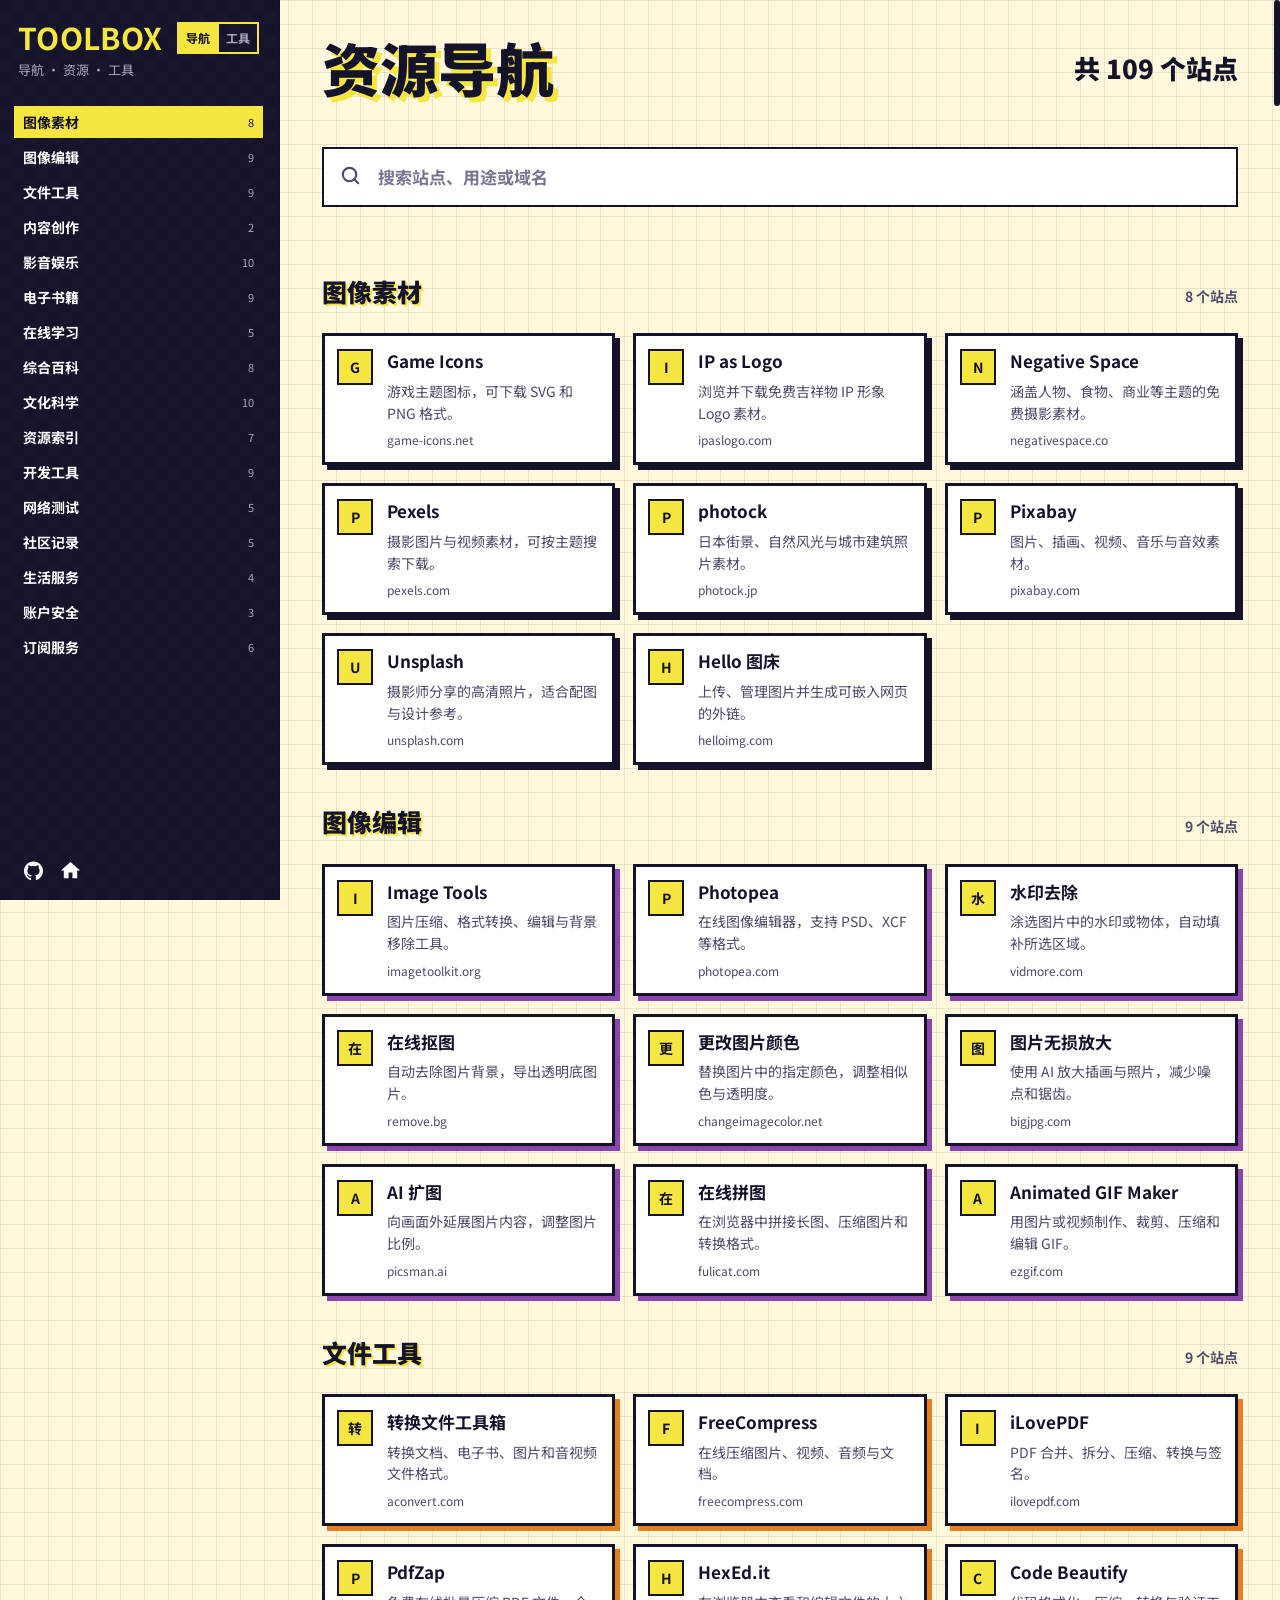
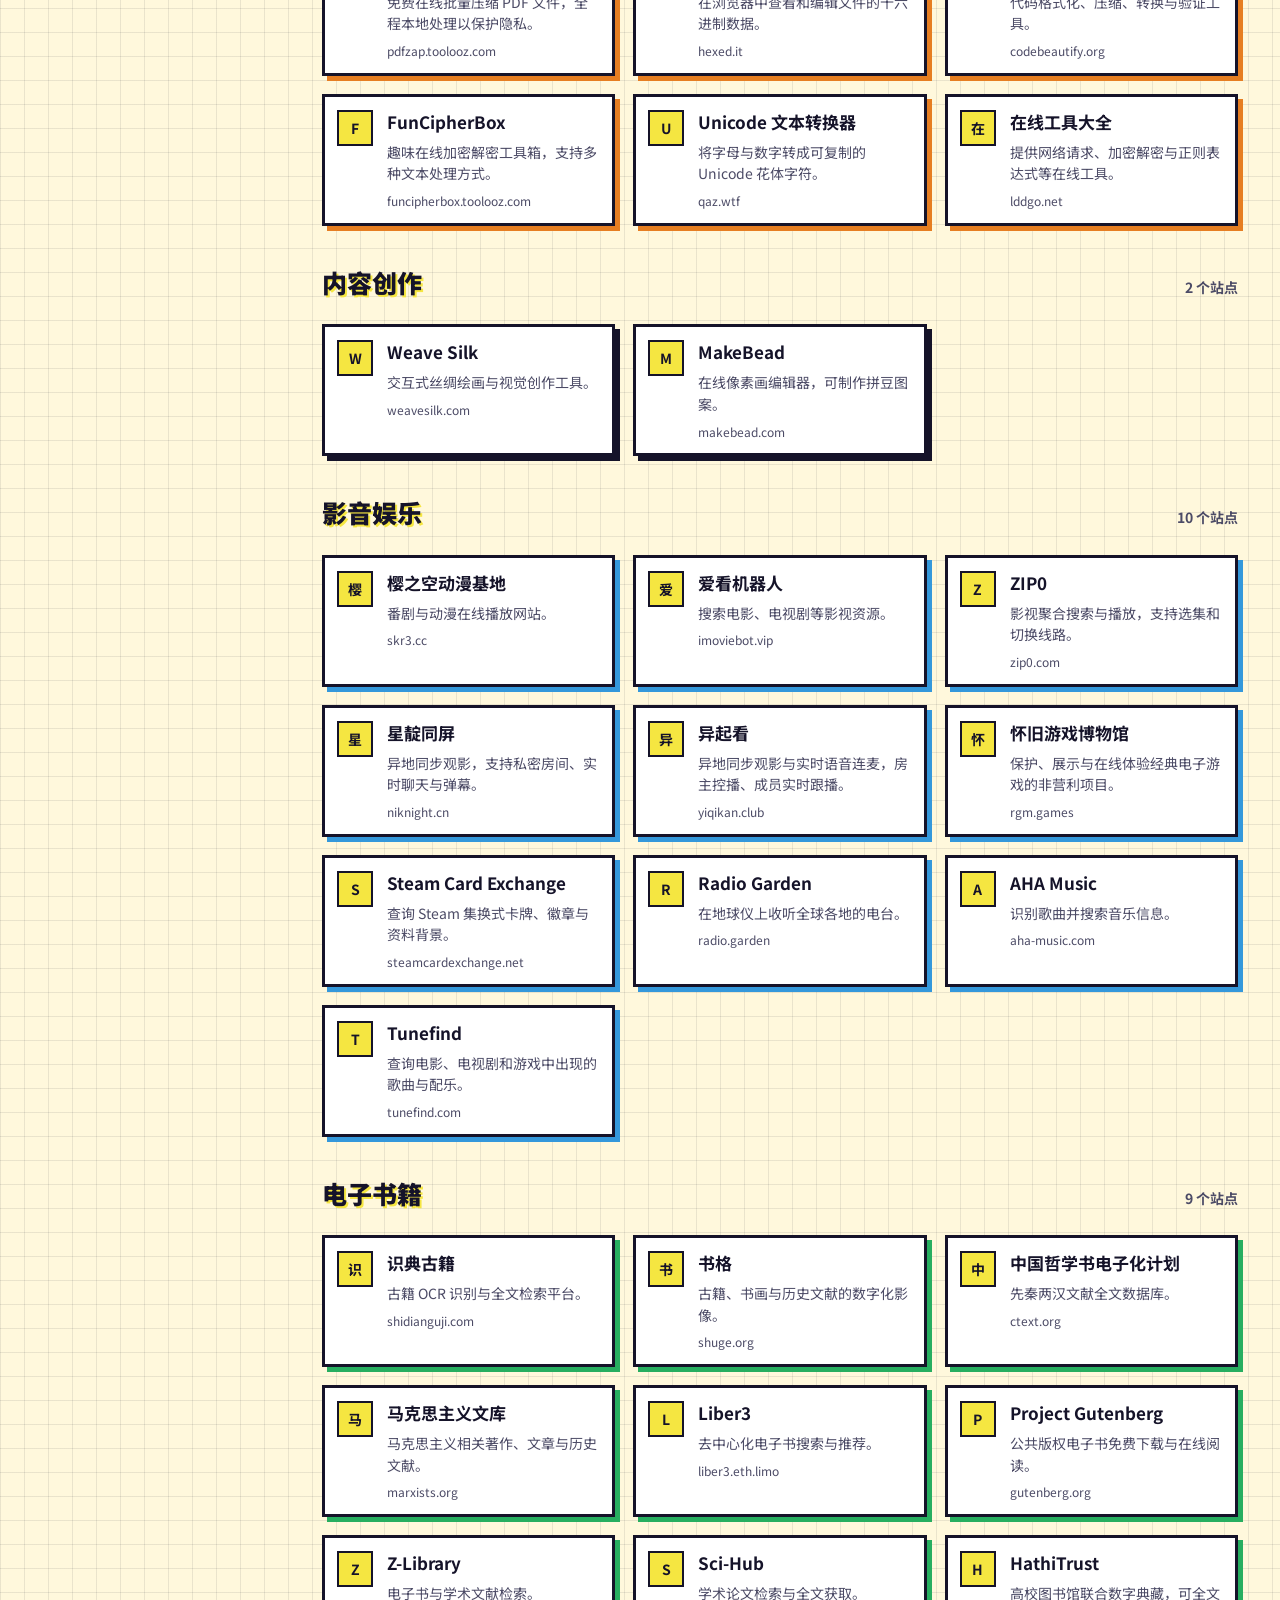
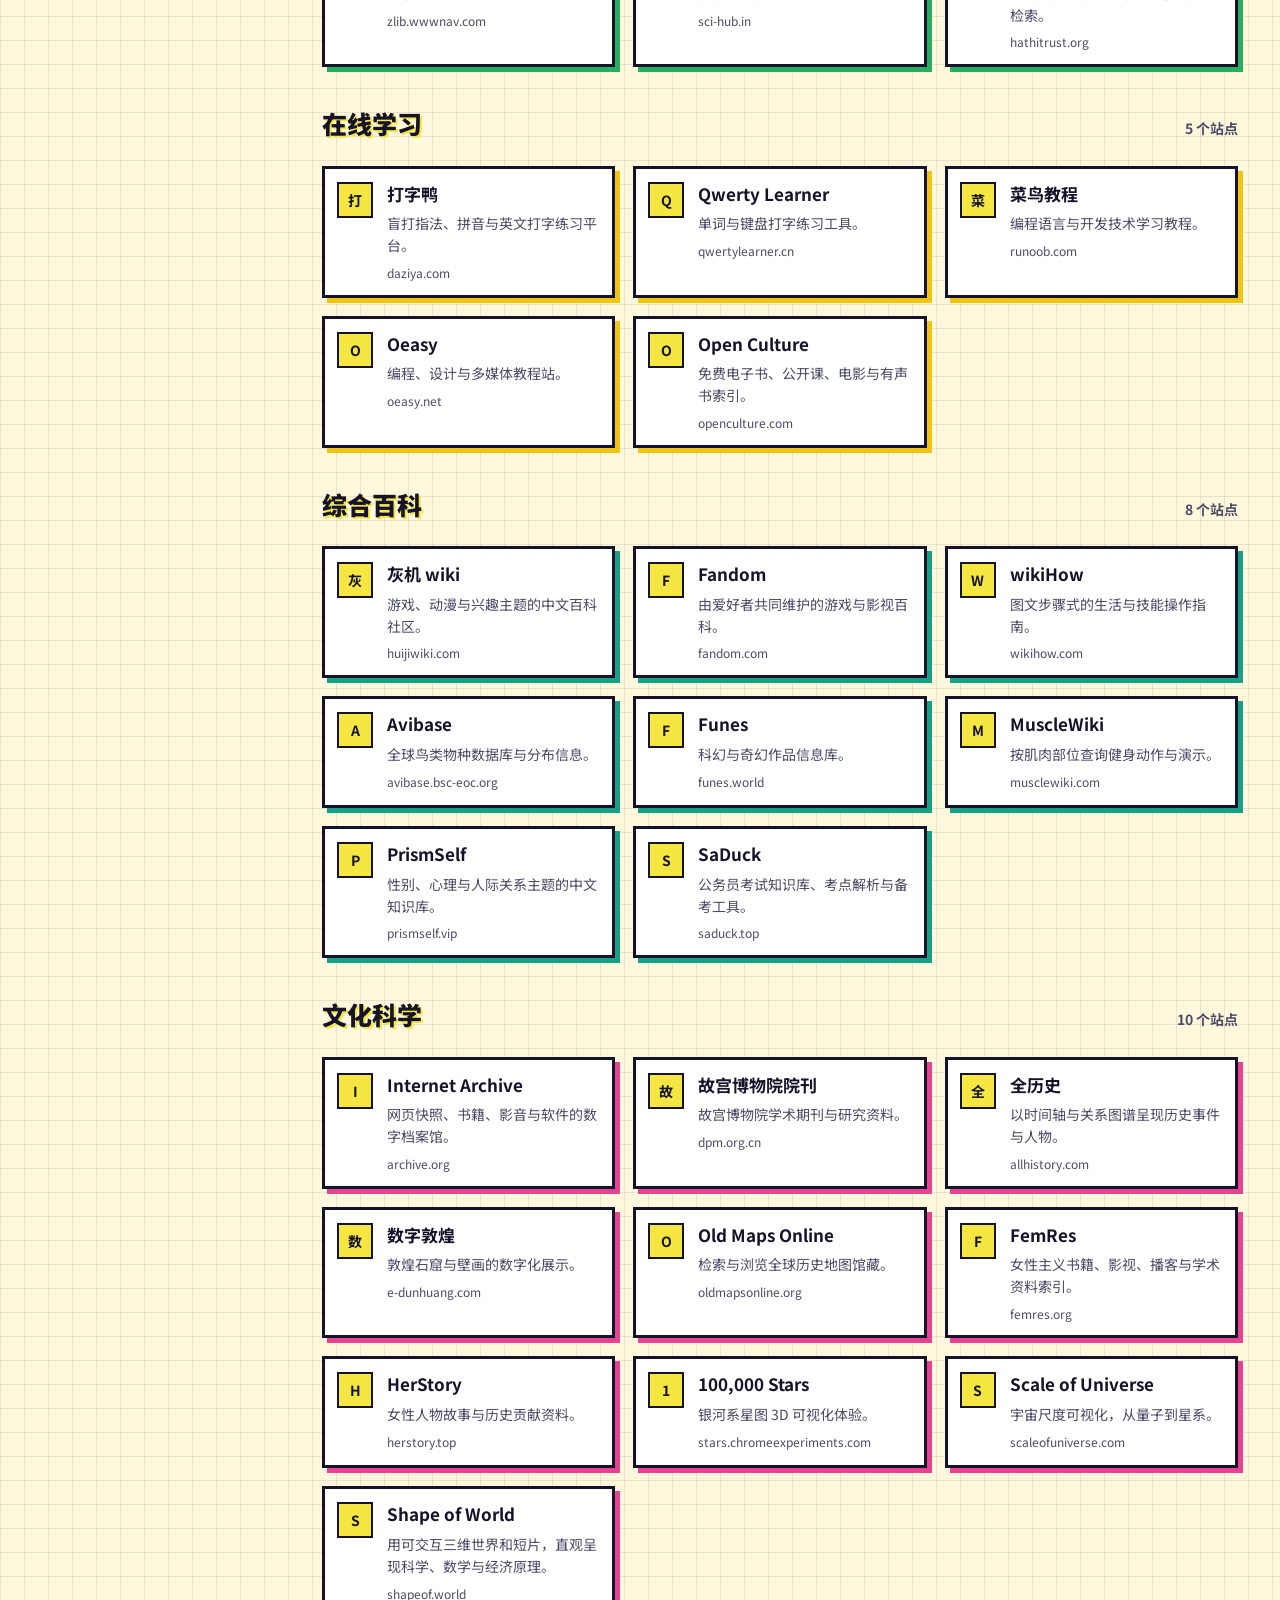
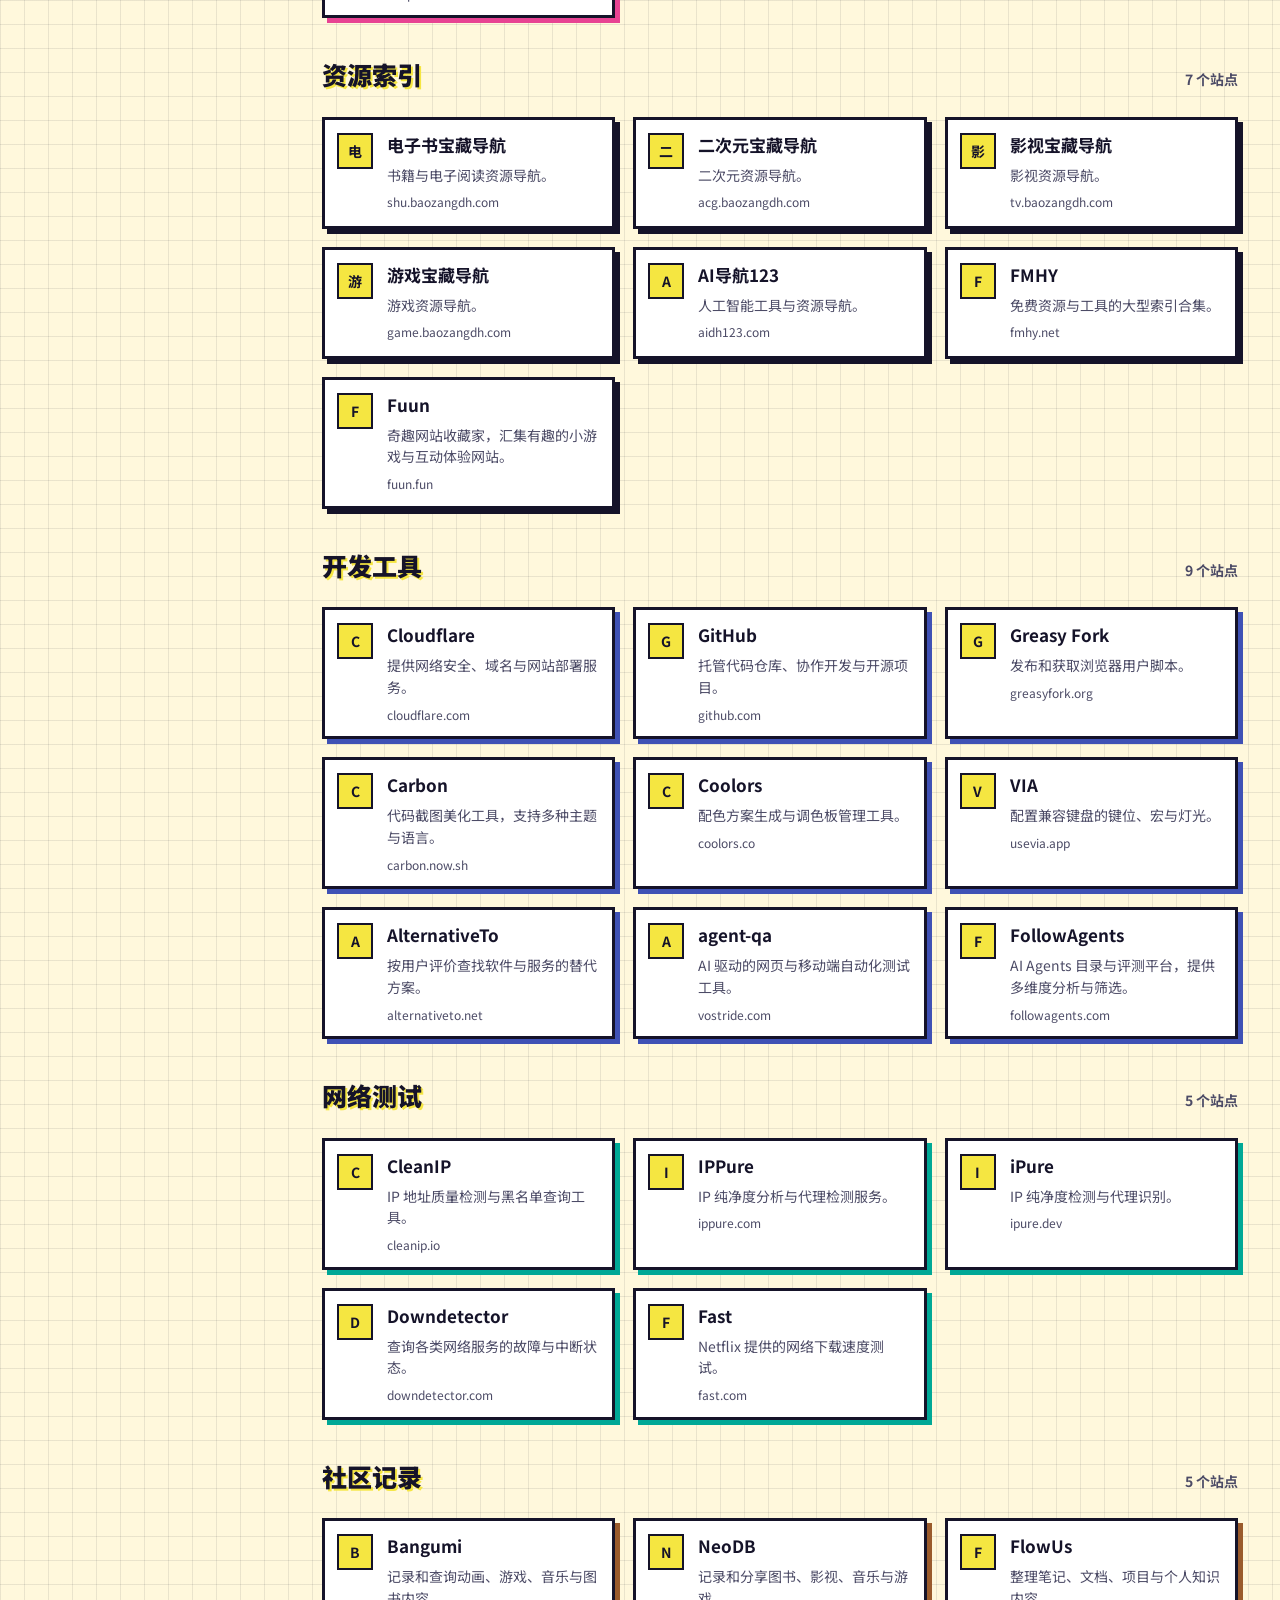
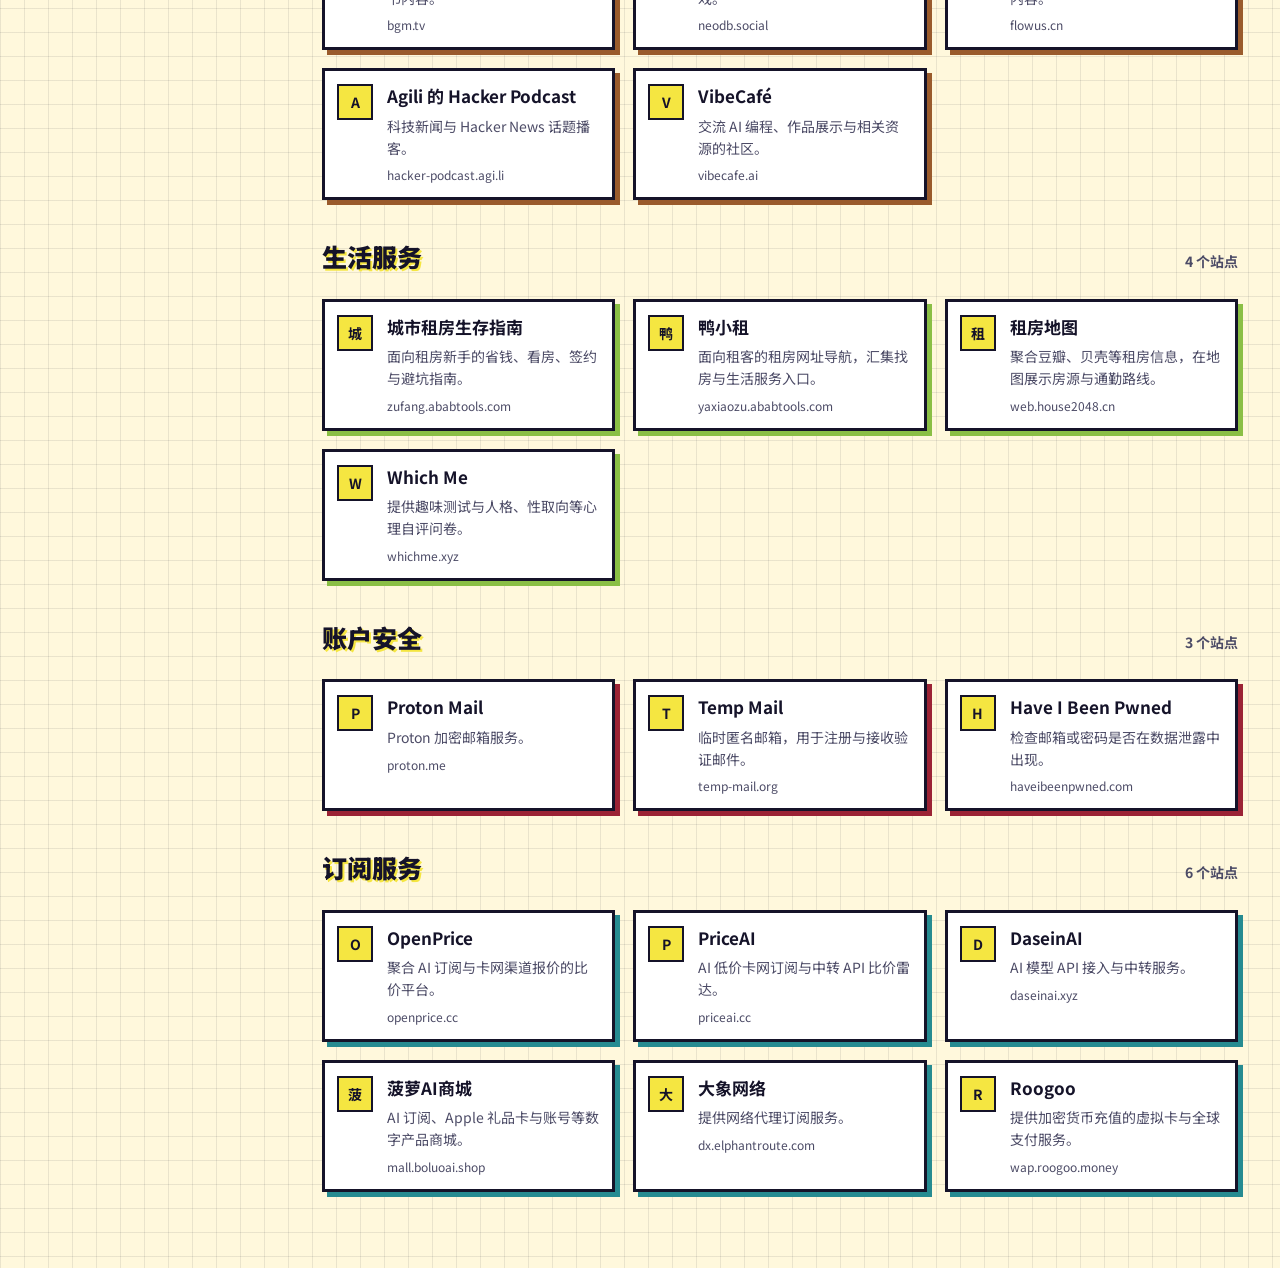
==== commit ed0accae: "删除订阅服务分类中的 WildAI 站点链接 Generated by Mistral Vibe. Co-Authored-By: Mistral Vibe <vibe@mistral.ai>" ====
--- a/index.html
+++ b/index.html
@@ -31,7 +31,7 @@
     </noscript>
     <link rel="stylesheet" href="./toolbox.css?v=202611153">
     <script src="./scrollbar.js?v=202611151" defer></script>
-    <script src="./sites.js?v=202611221" defer></script>
+    <script src="./sites.js?v=202611222" defer></script>
     <script src="./toolbox.js?v=202611172" defer></script>
     <script
       defer
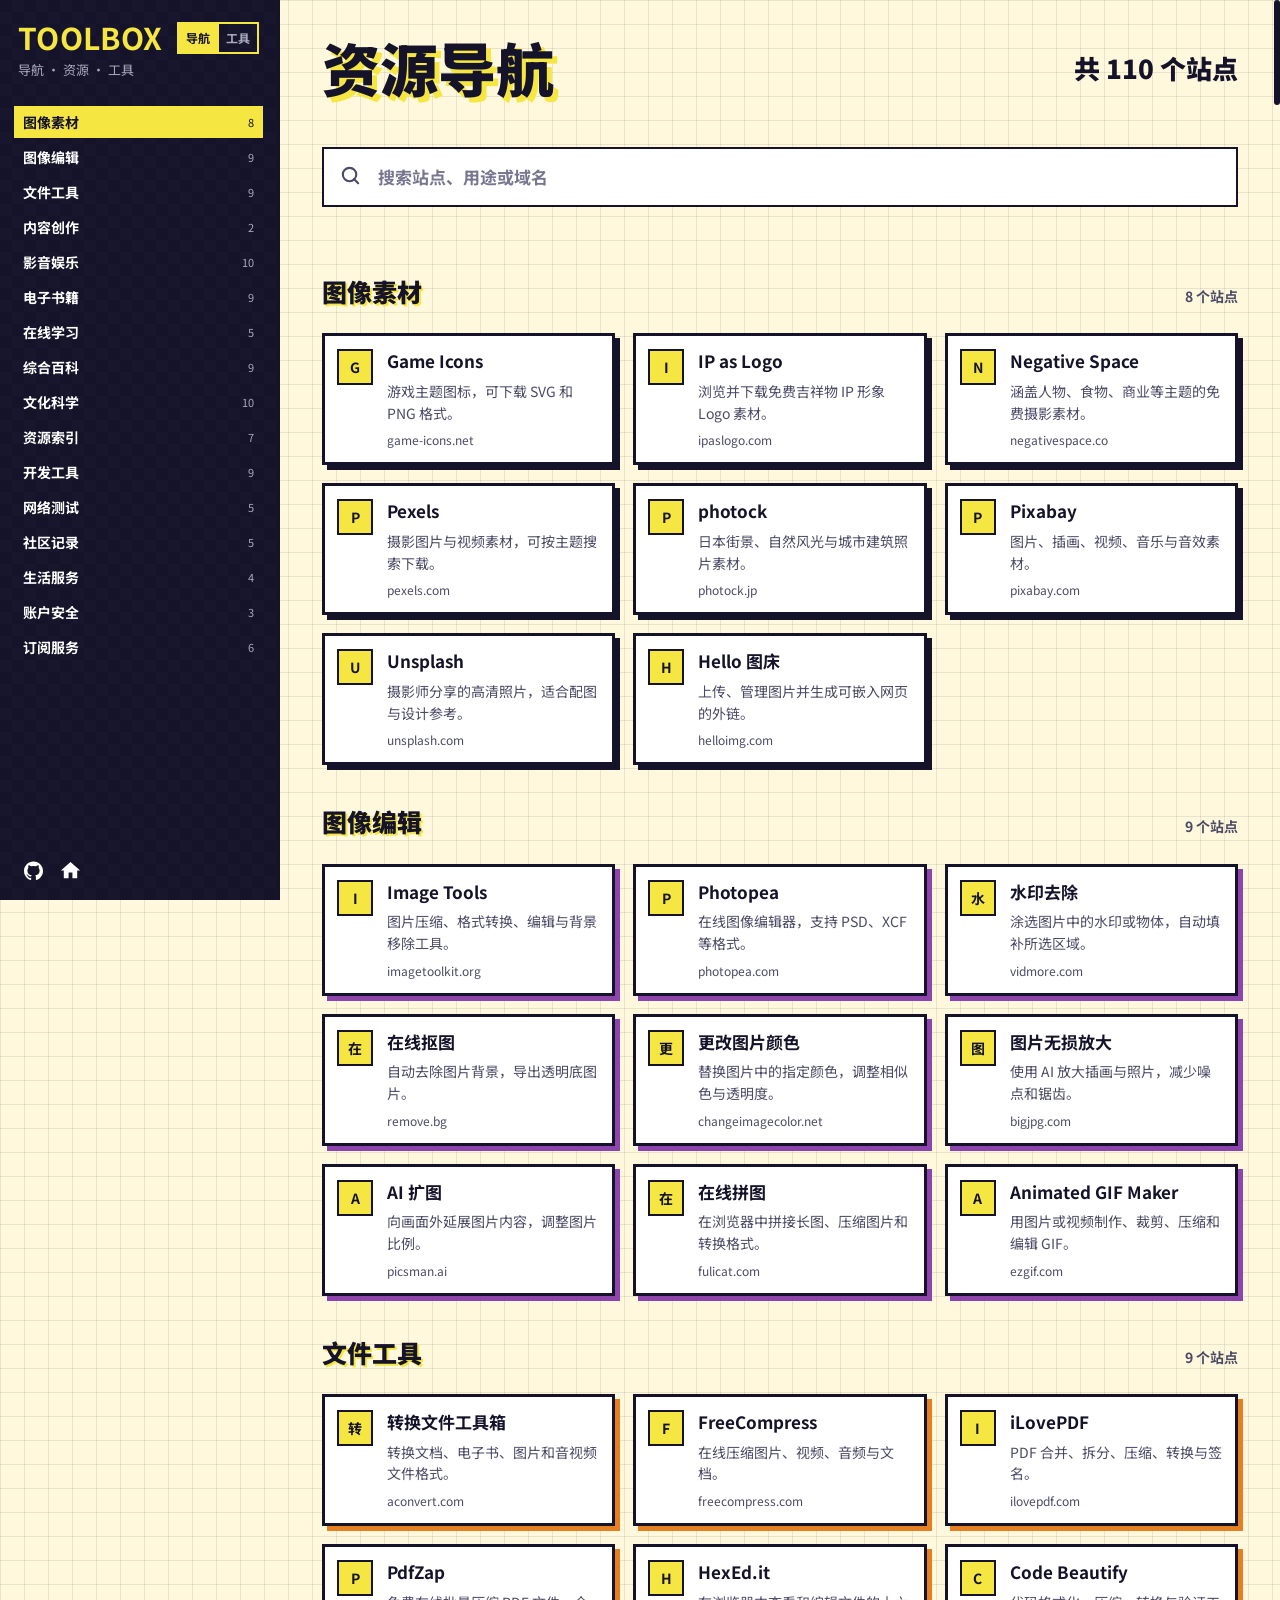
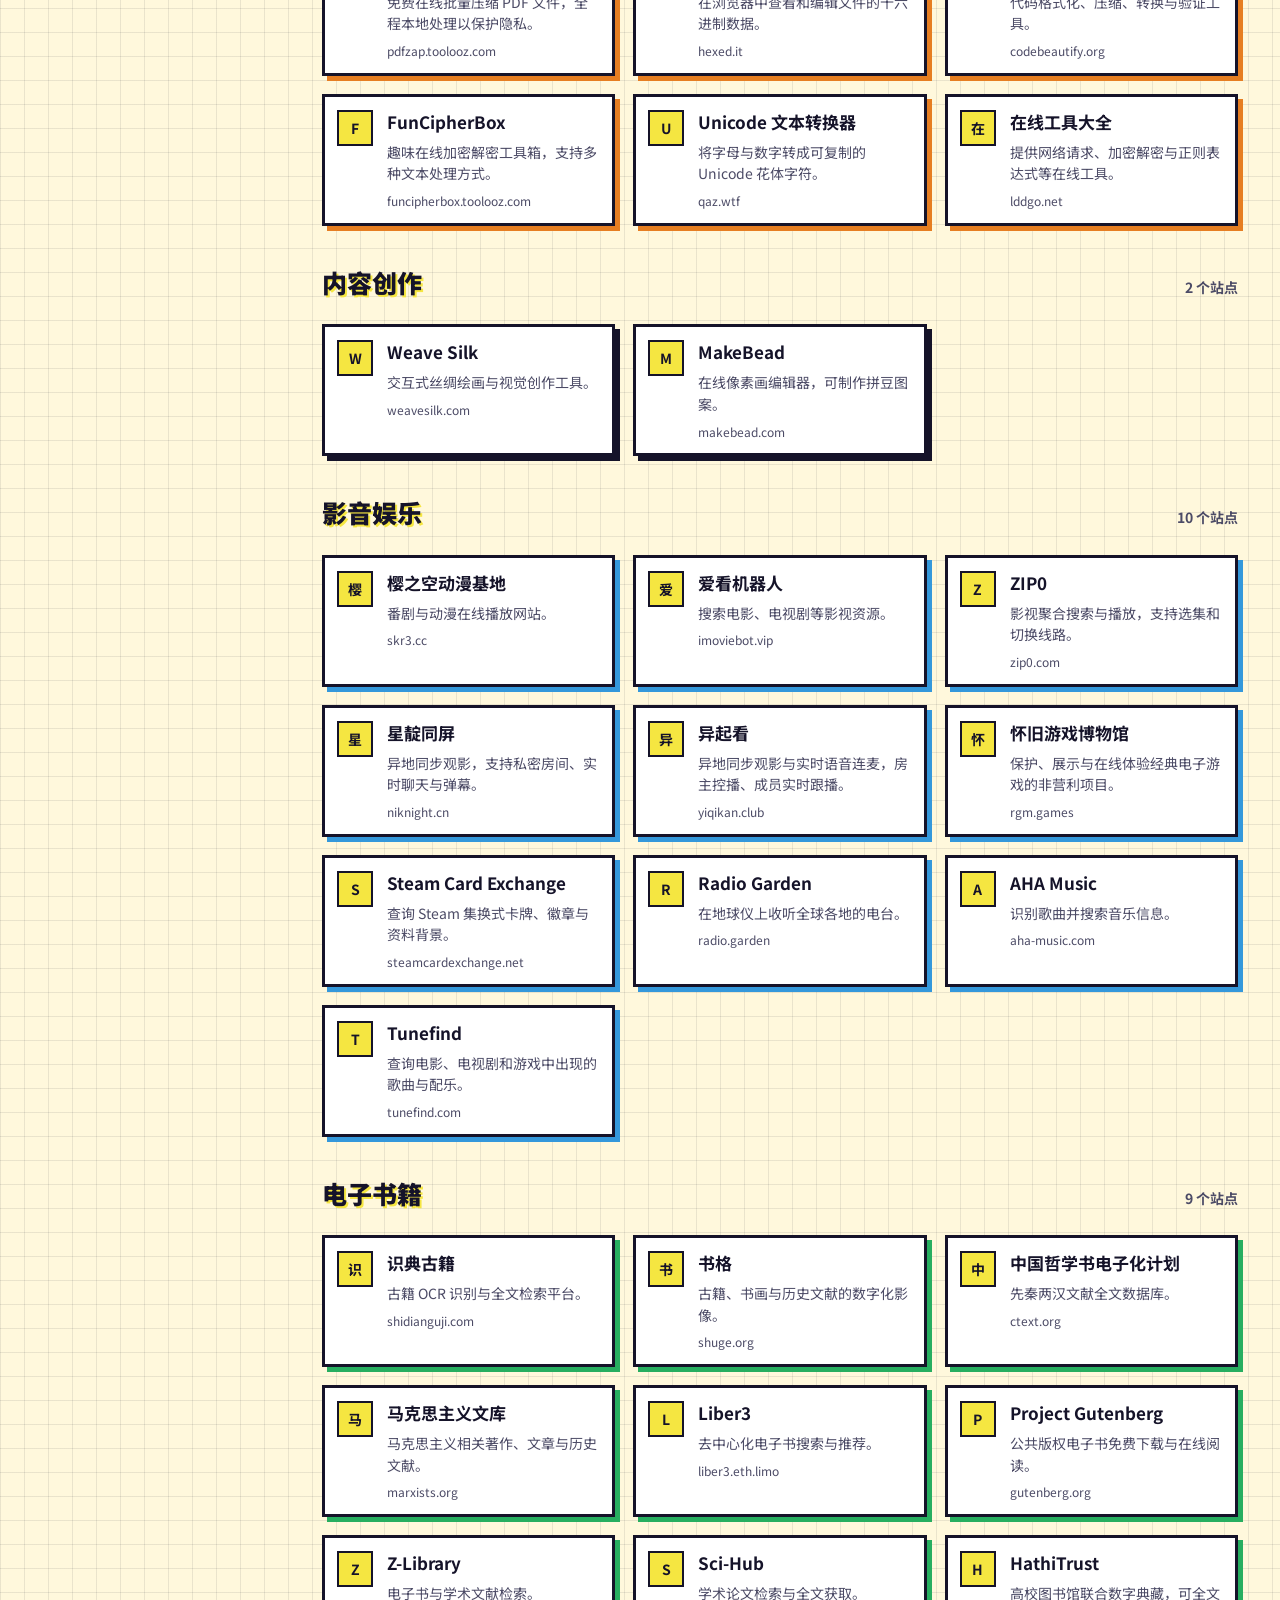
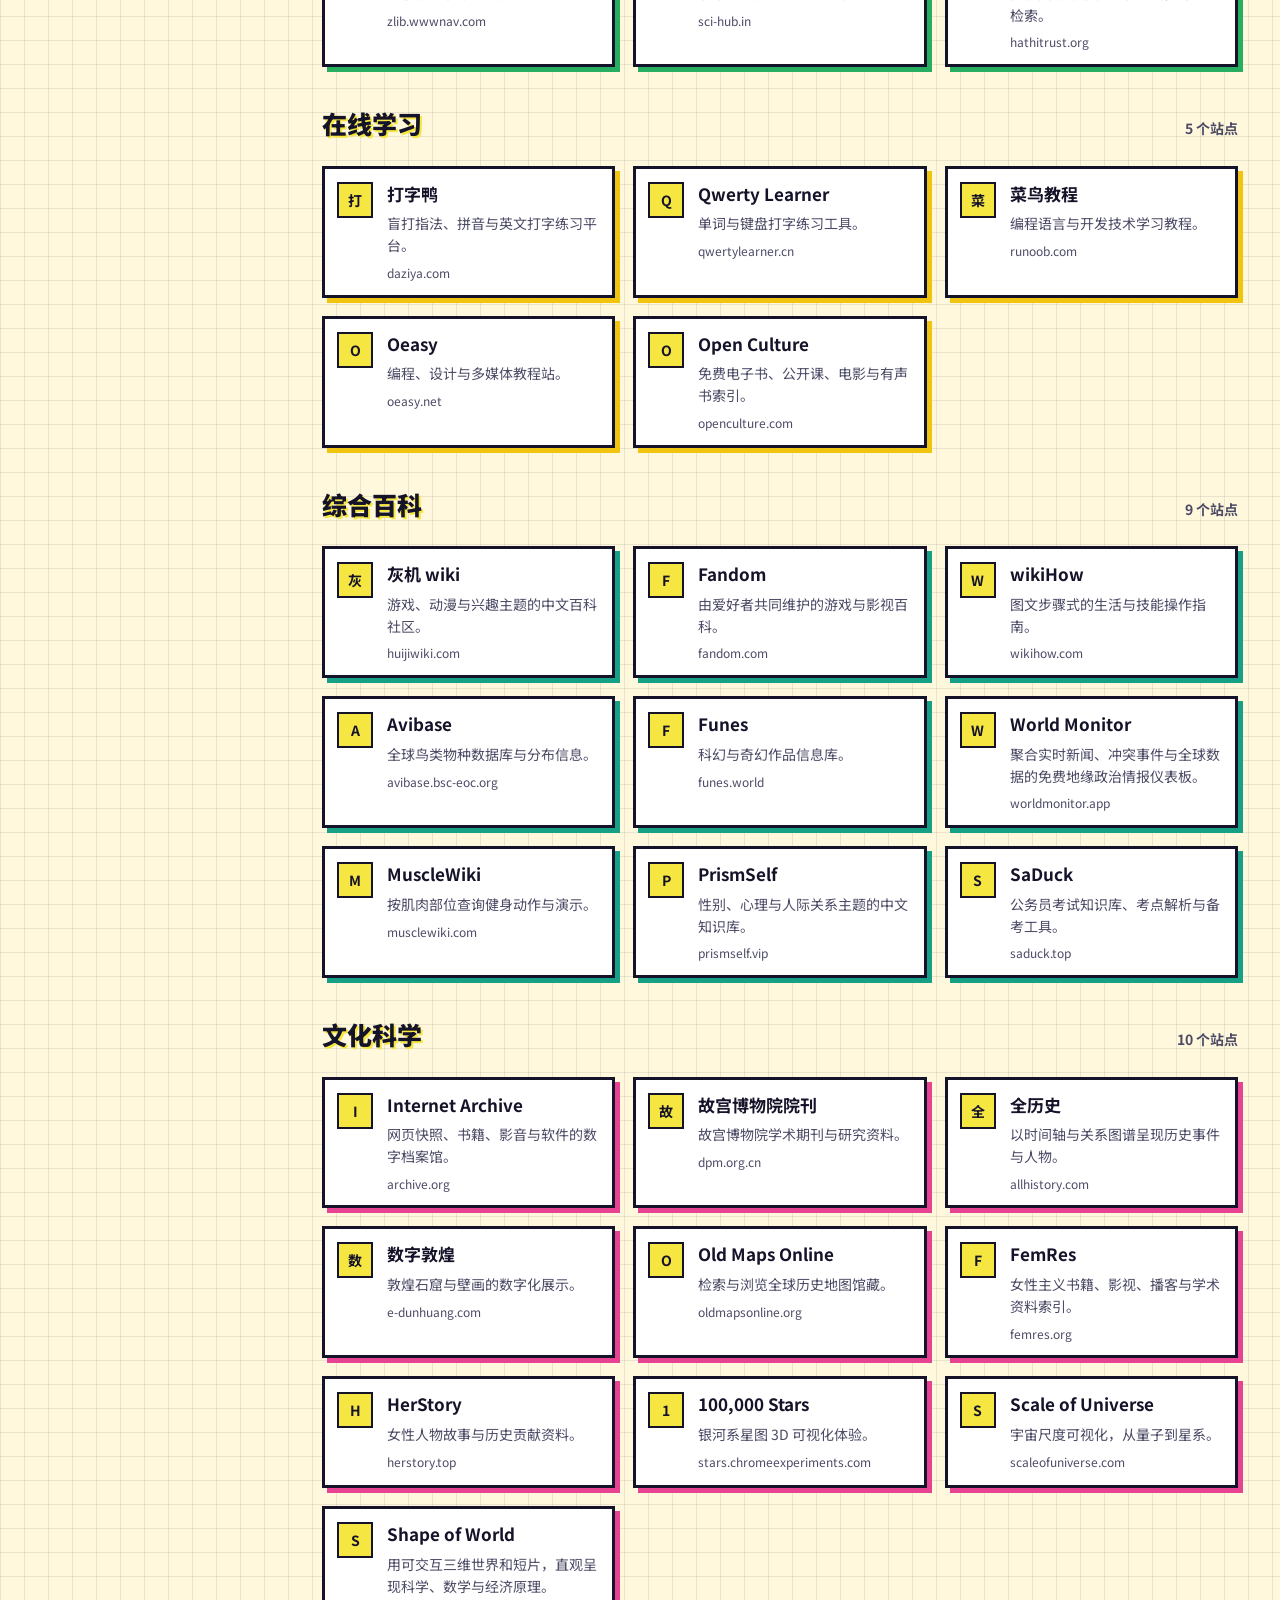
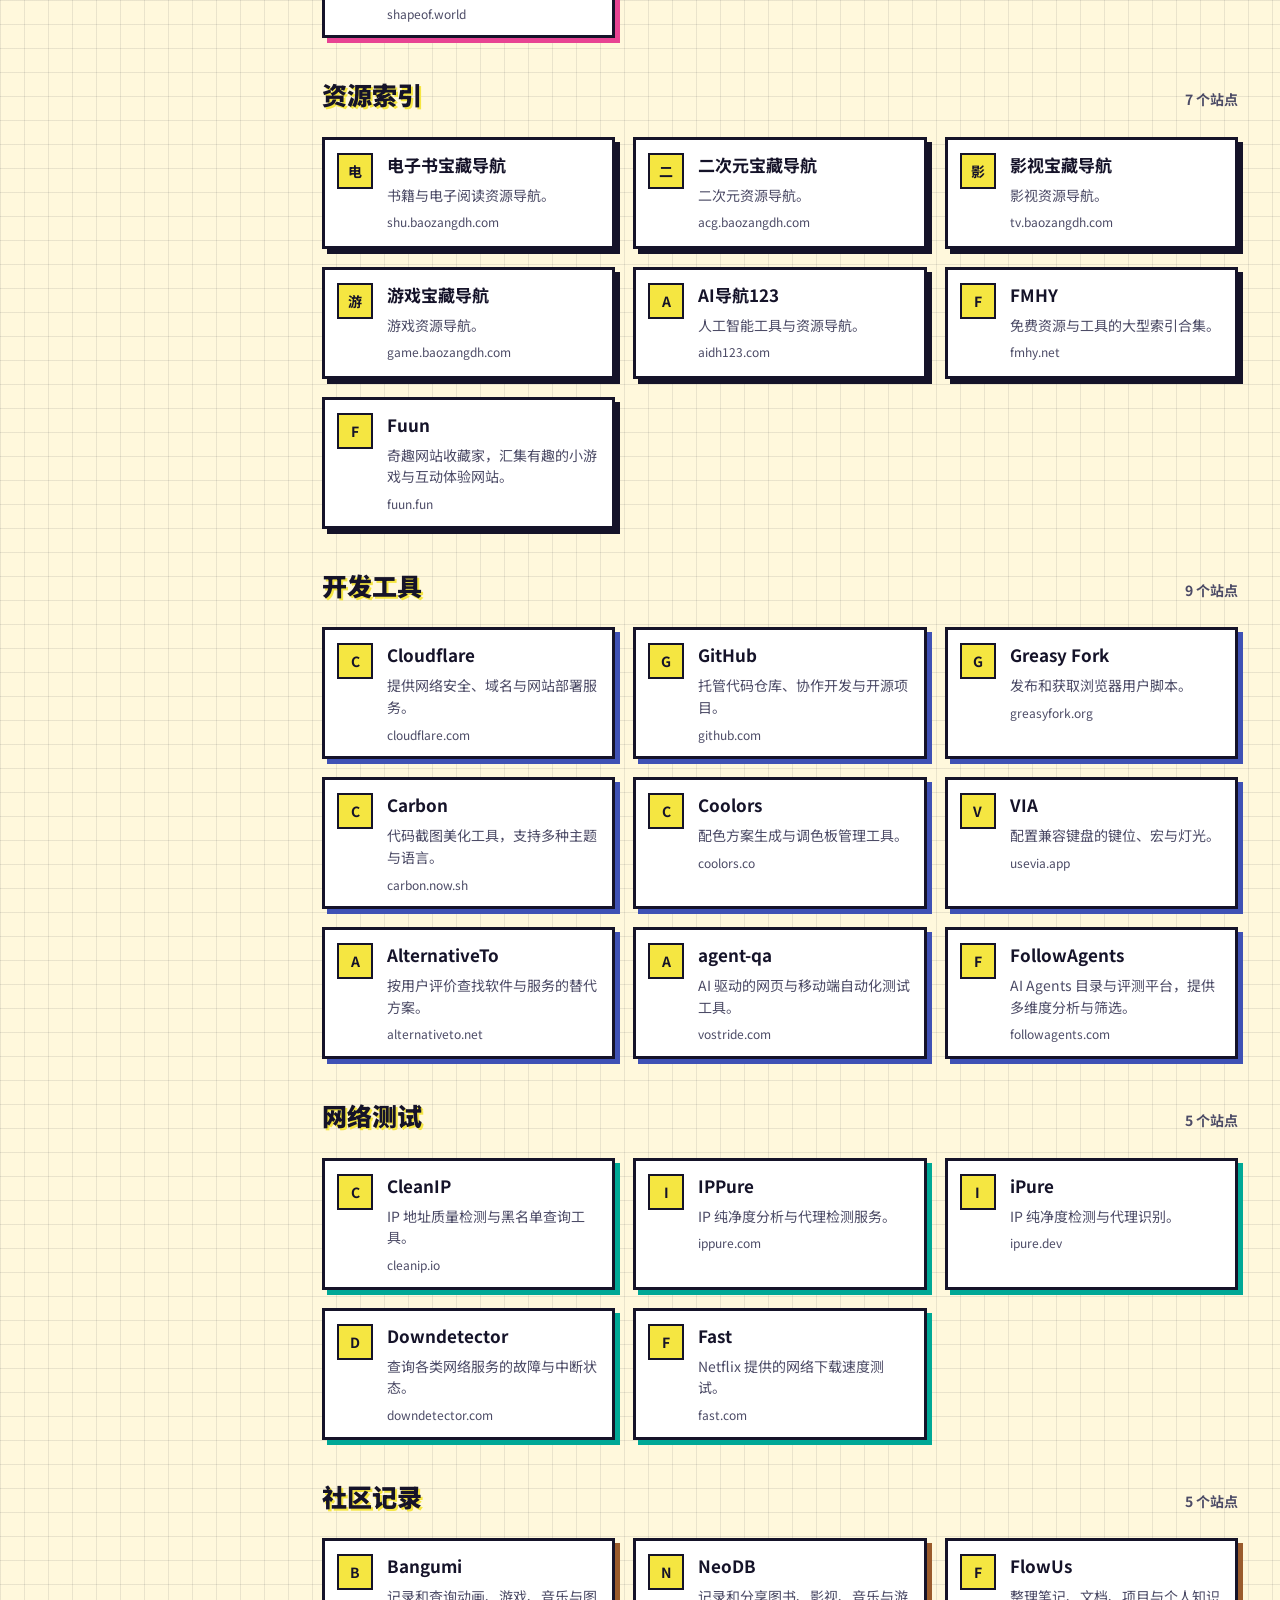
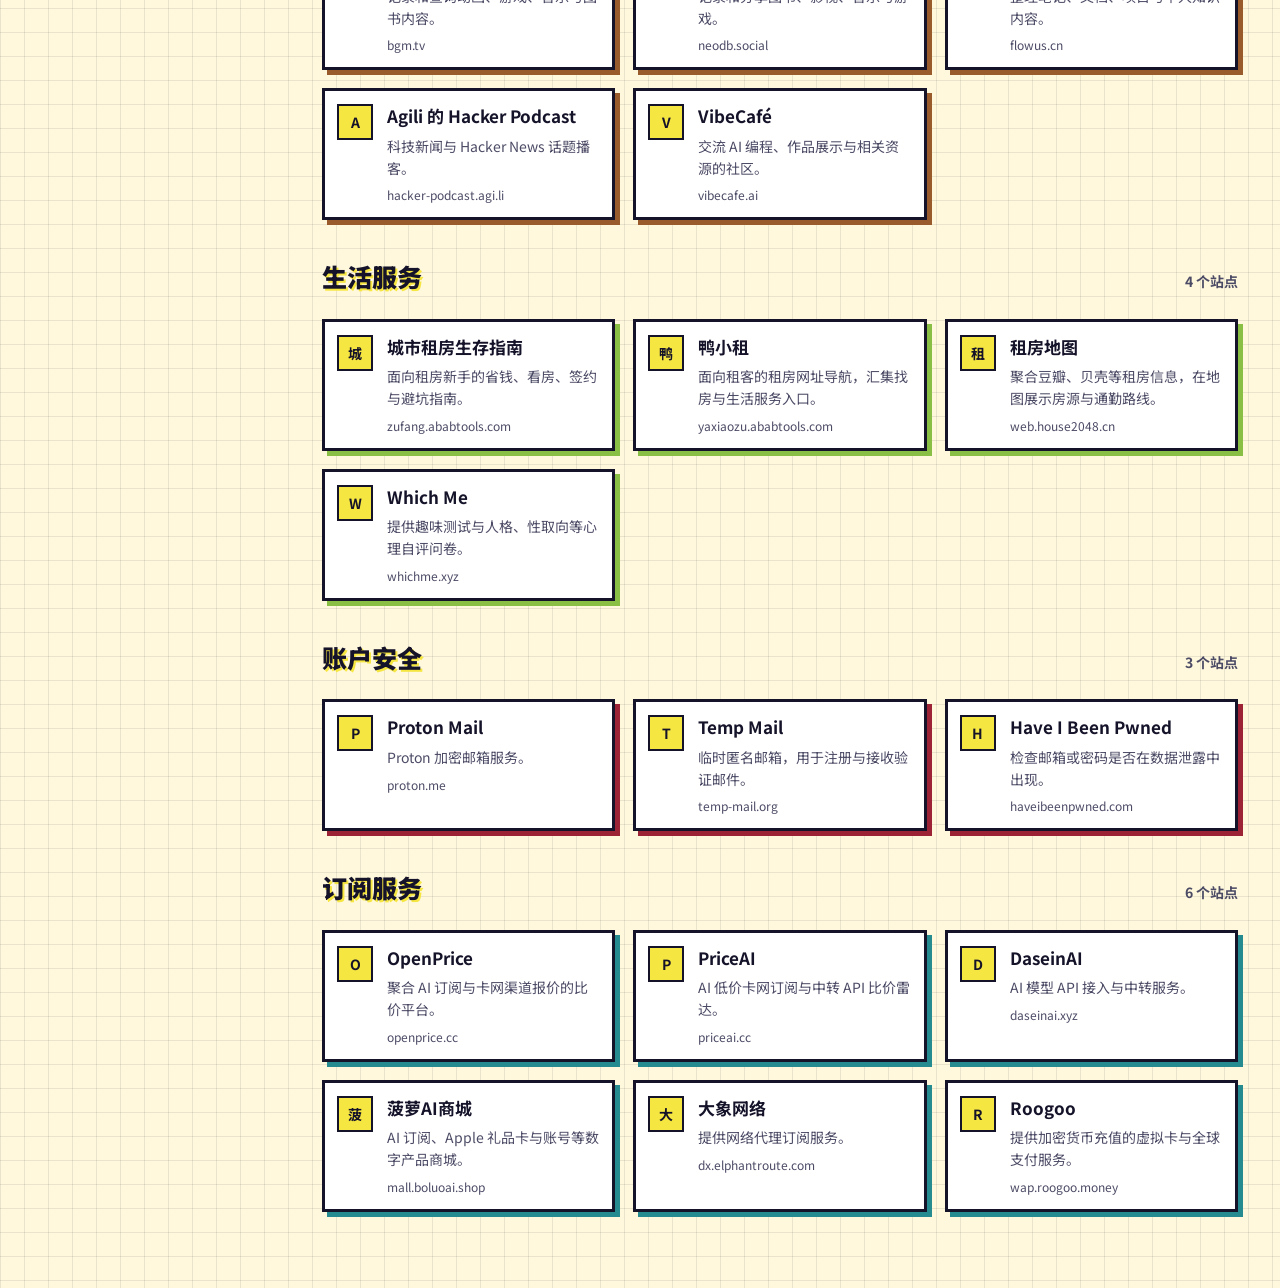
==== commit b267a935: "综合百科新增地缘政治情报站点 World Monitor Generated by Mistral Vibe. Co-Authored-By: Mistral Vibe <vibe@mistral.a" ====
--- a/index.html
+++ b/index.html
@@ -31,7 +31,7 @@
     </noscript>
     <link rel="stylesheet" href="./toolbox.css?v=202611153">
     <script src="./scrollbar.js?v=202611151" defer></script>
-    <script src="./sites.js?v=202611222" defer></script>
+    <script src="./sites.js?v=202611231" defer></script>
     <script src="./toolbox.js?v=202611172" defer></script>
     <script
       defer
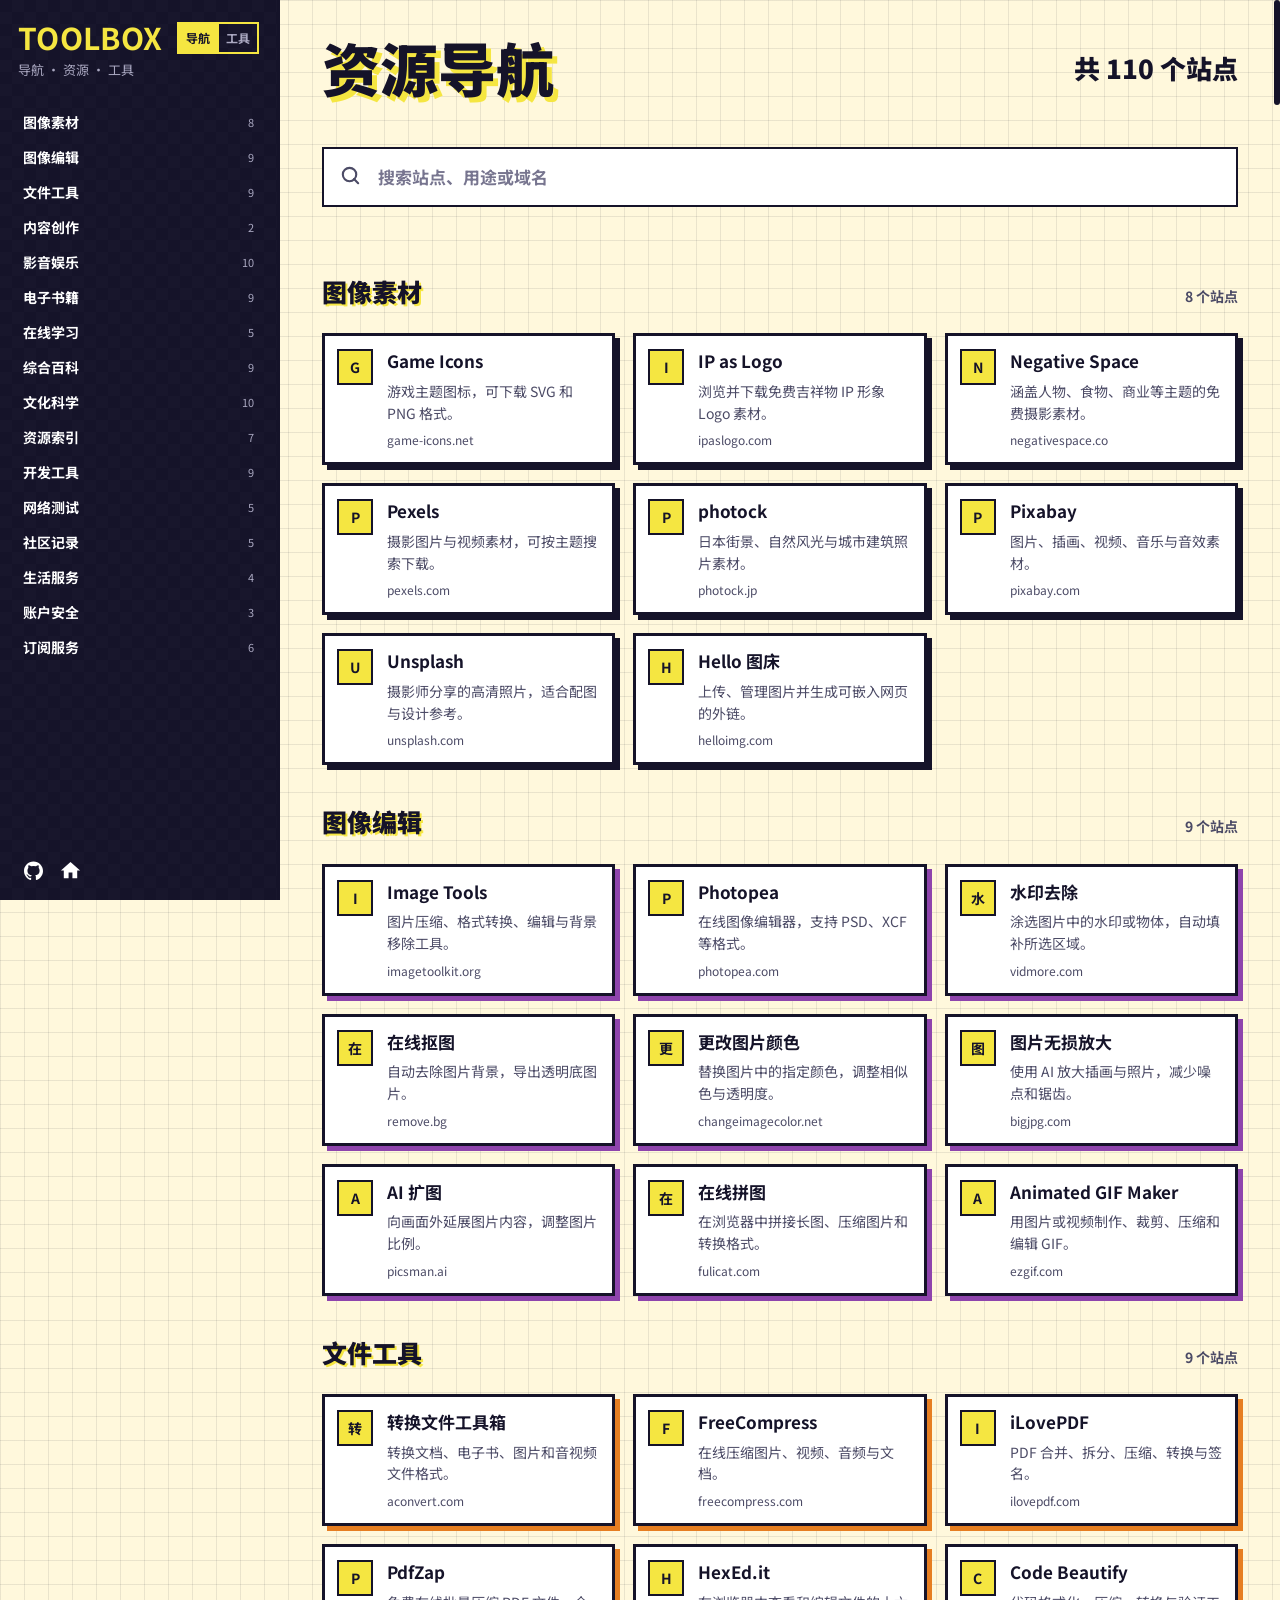
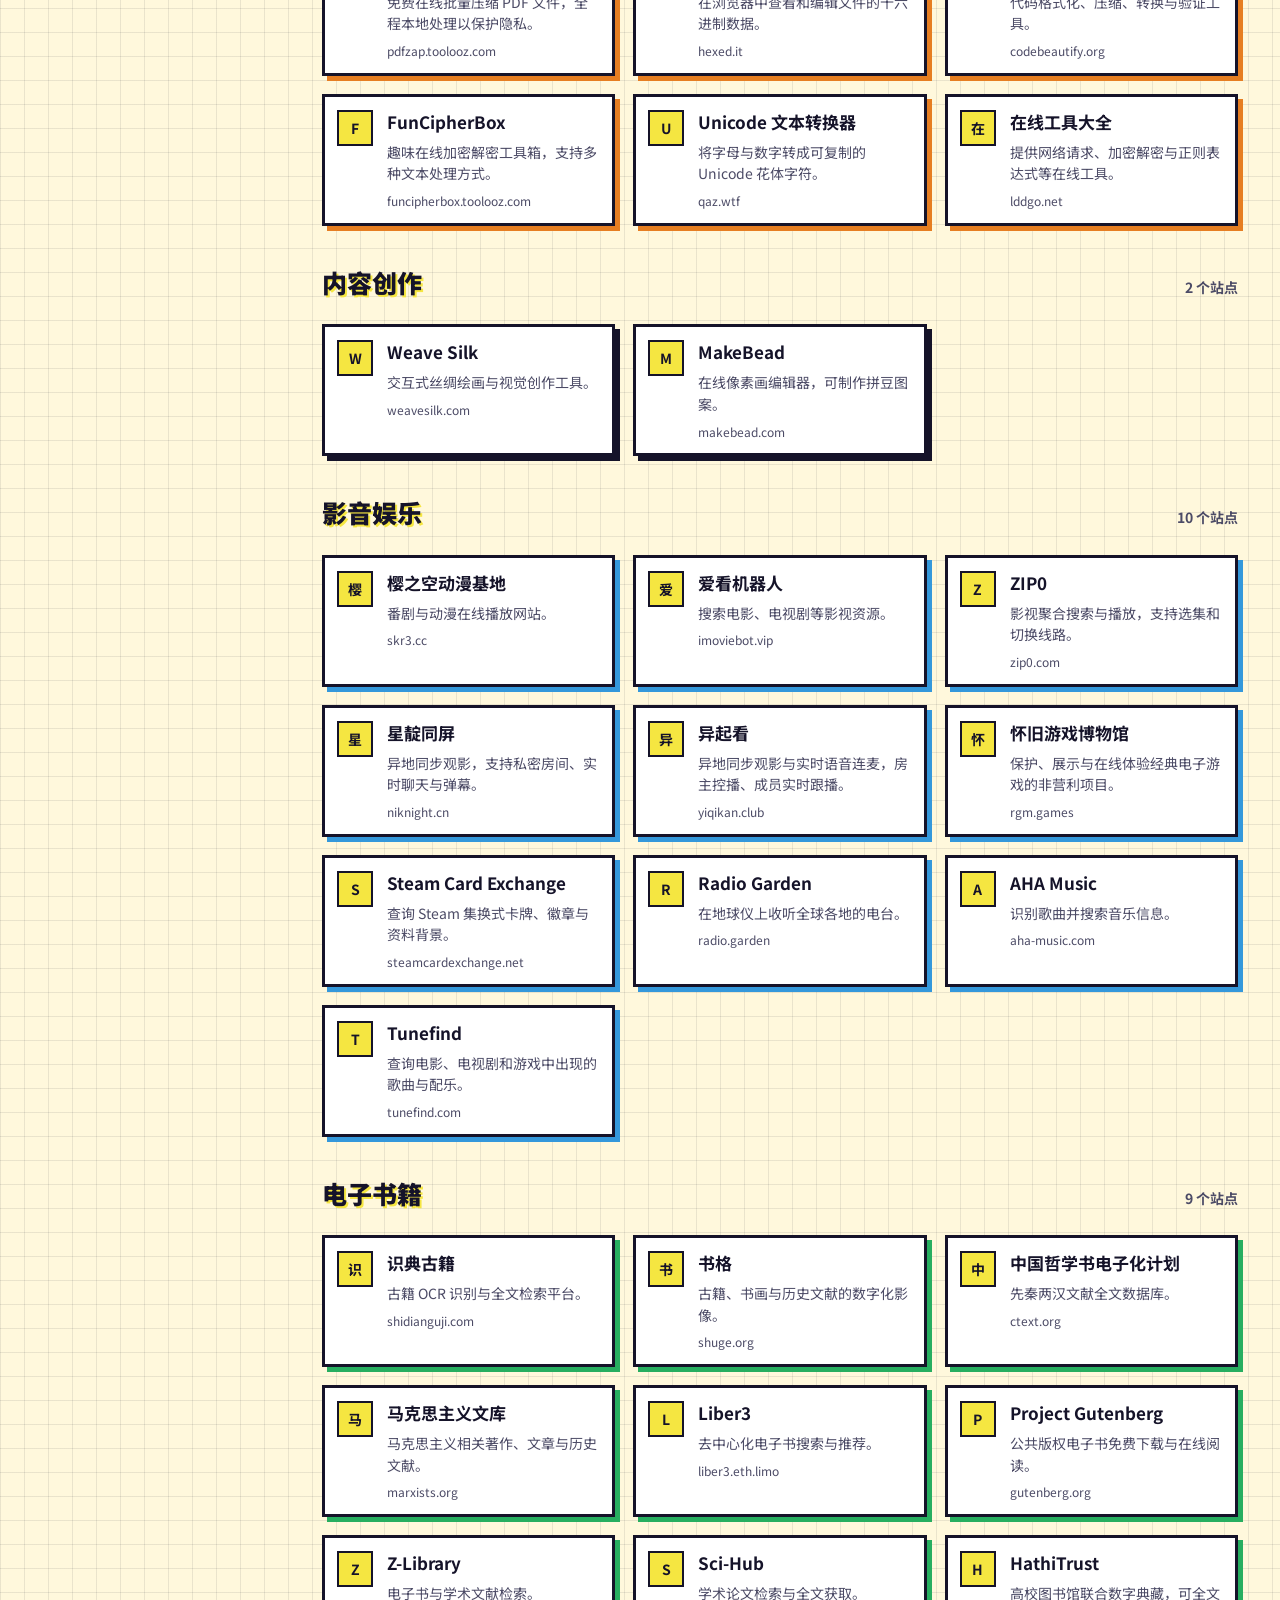
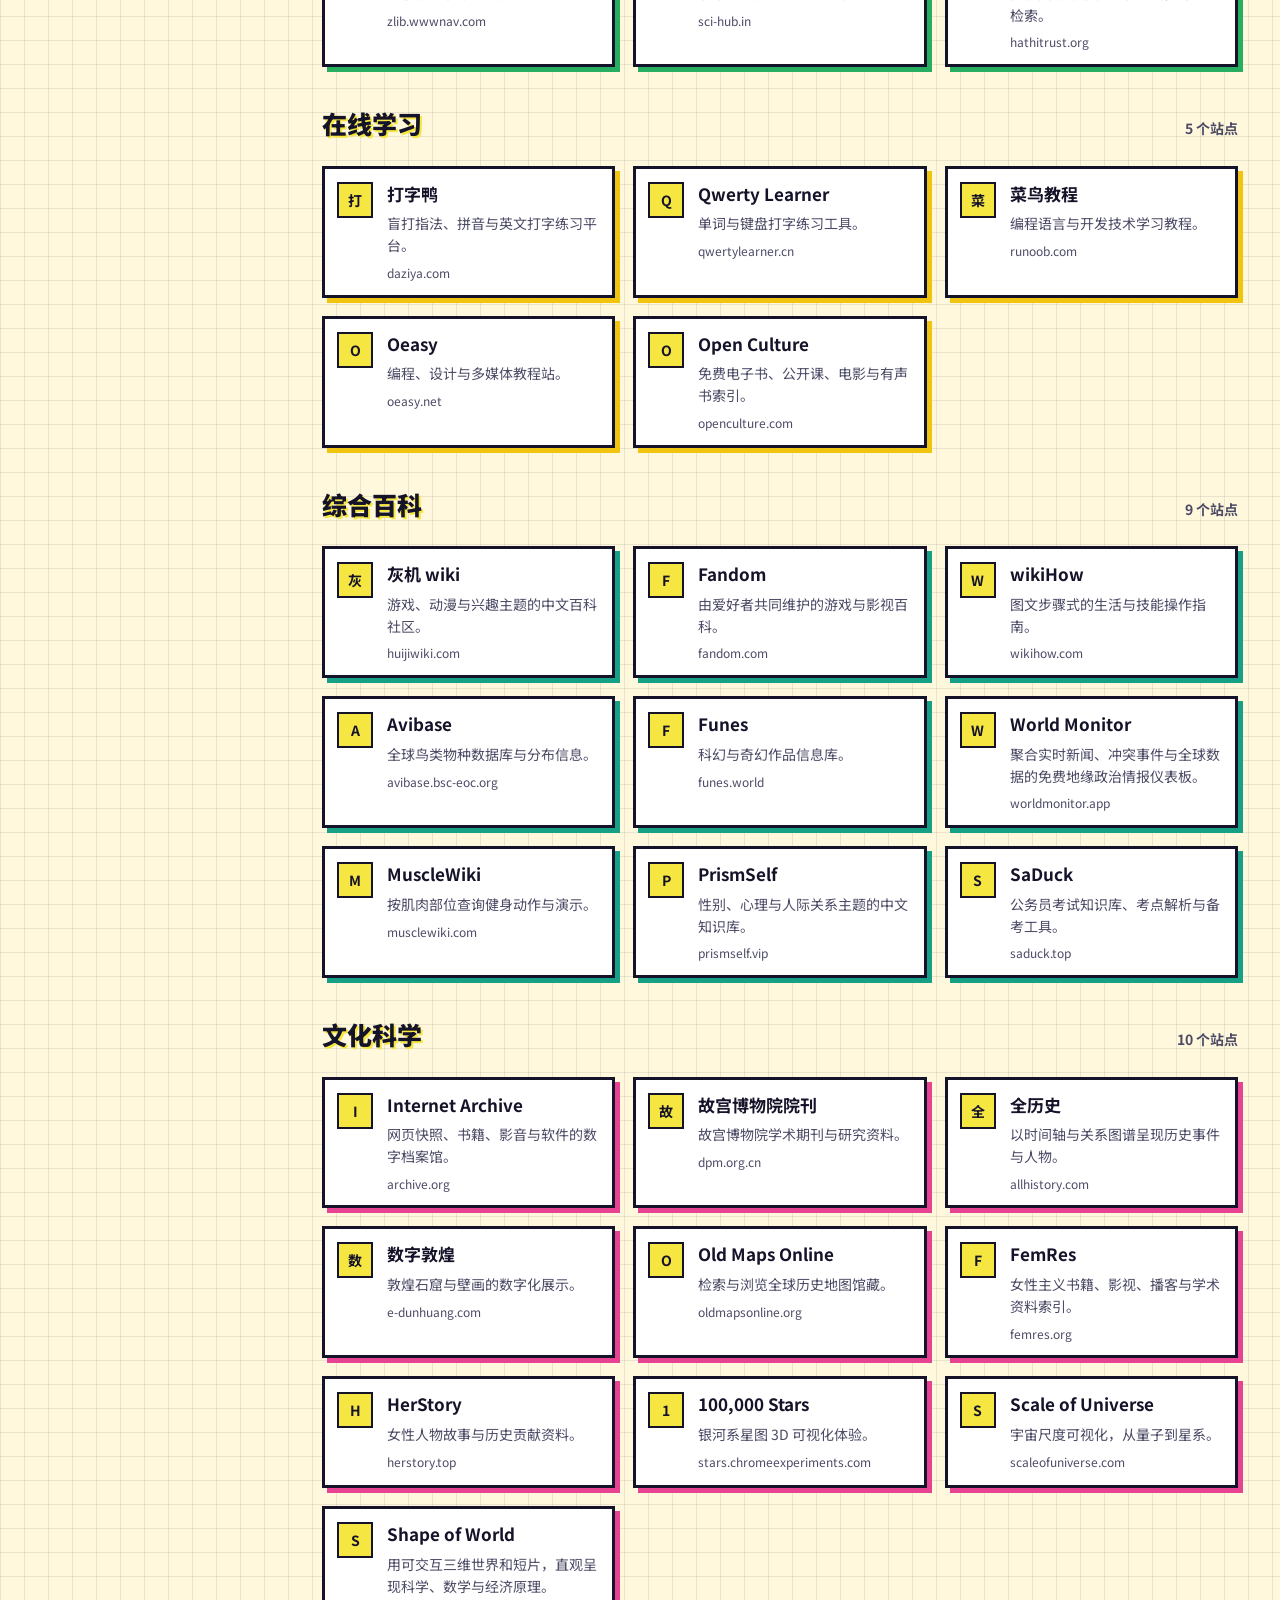
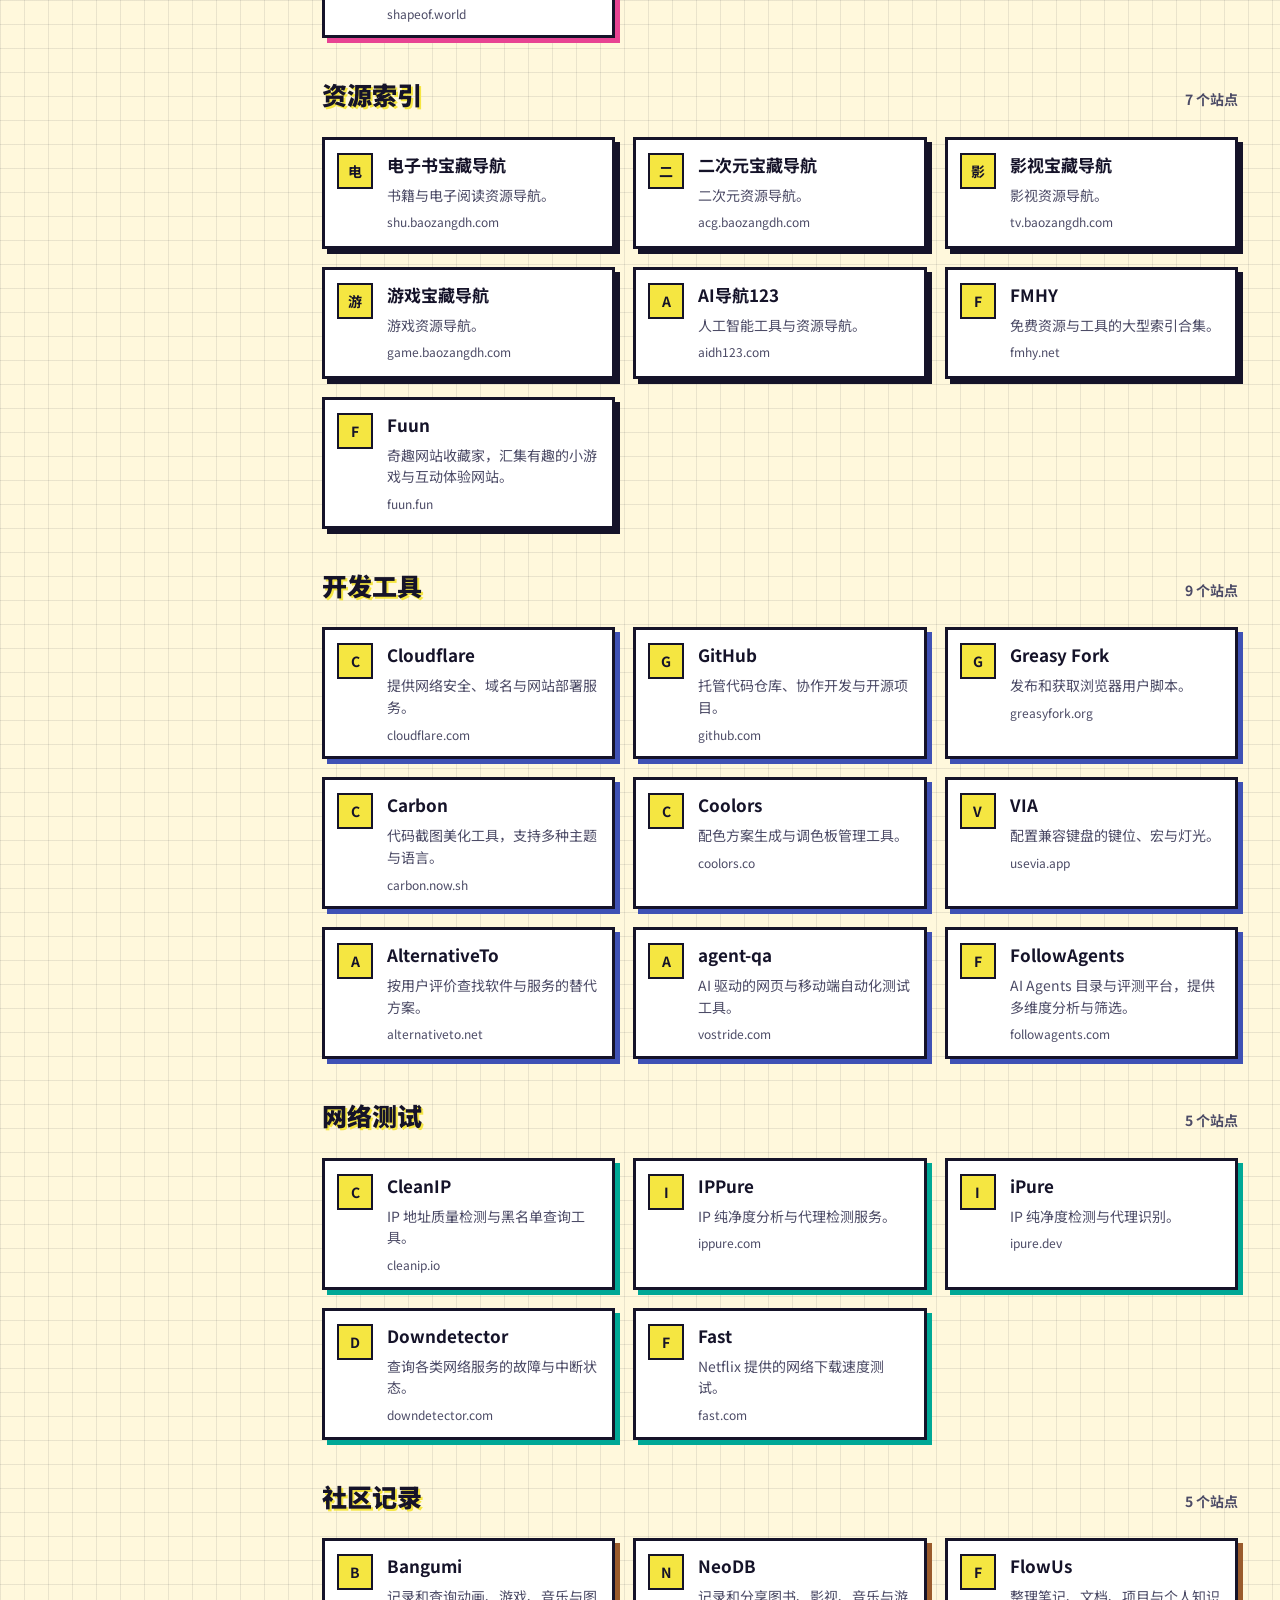
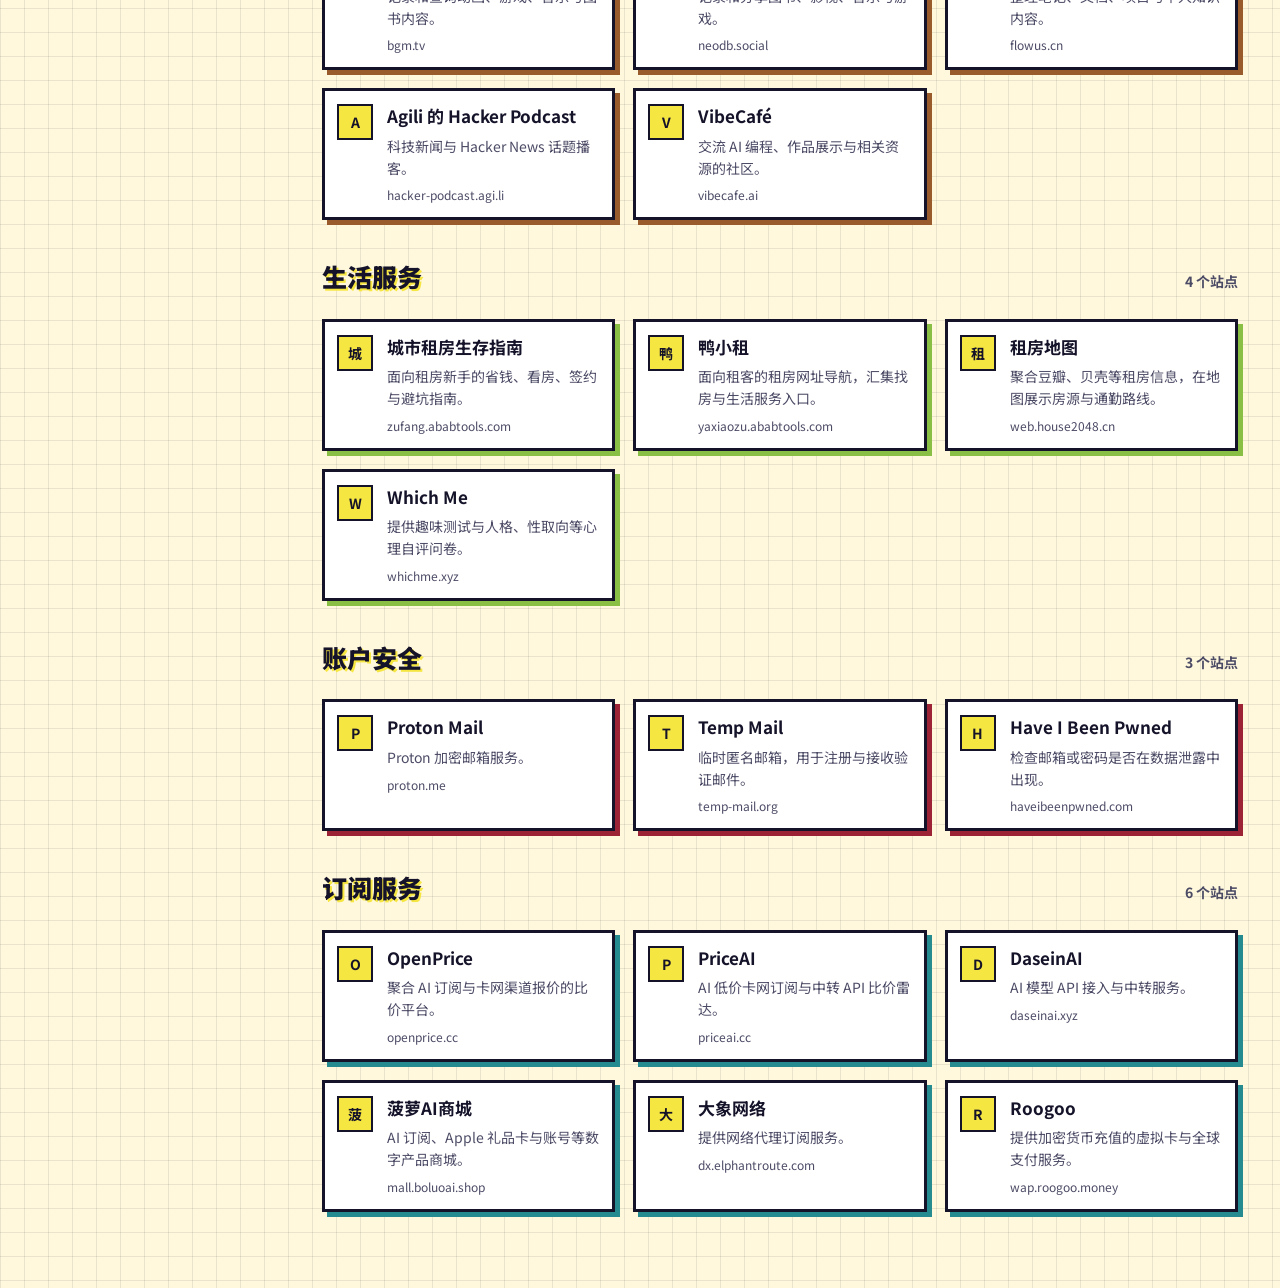
==== commit 83dc24bb: "首页分类目录交互对齐 PrismSelf：再次点击回顶、减弱动态降级与移动端吸顶补偿 Generated by Mistral Vibe. Co-Authored-By: Mistral Vibe <" ====
--- a/index.html
+++ b/index.html
@@ -31,8 +31,8 @@
     </noscript>
     <link rel="stylesheet" href="./toolbox.css?v=202611153">
     <script src="./scrollbar.js?v=202611151" defer></script>
-    <script src="./sites.js?v=202611231" defer></script>
-    <script src="./toolbox.js?v=202611172" defer></script>
+    <script src="./sites.js?v=202611241" defer></script>
+    <script src="./toolbox.js?v=202611241" defer></script>
     <script
       defer
       src="https://vibecafe.ai/telemetry/v1.js"
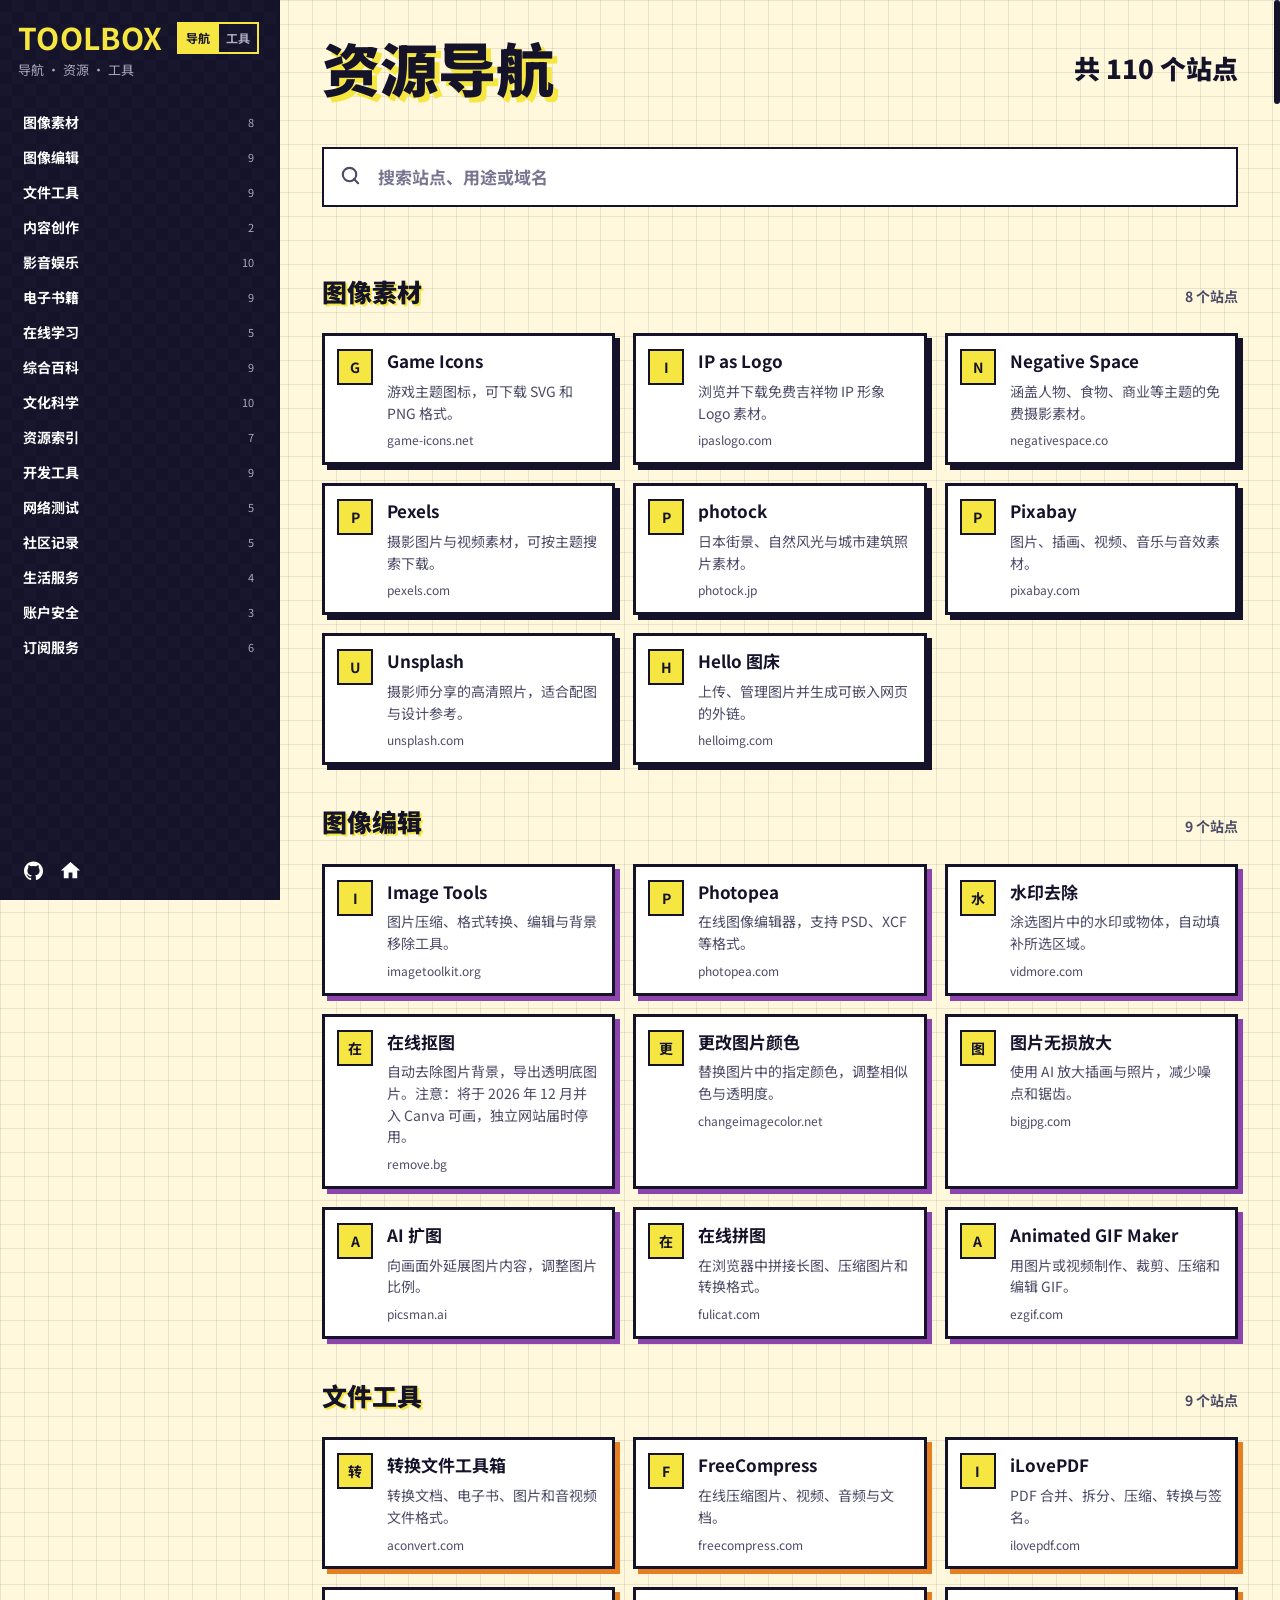
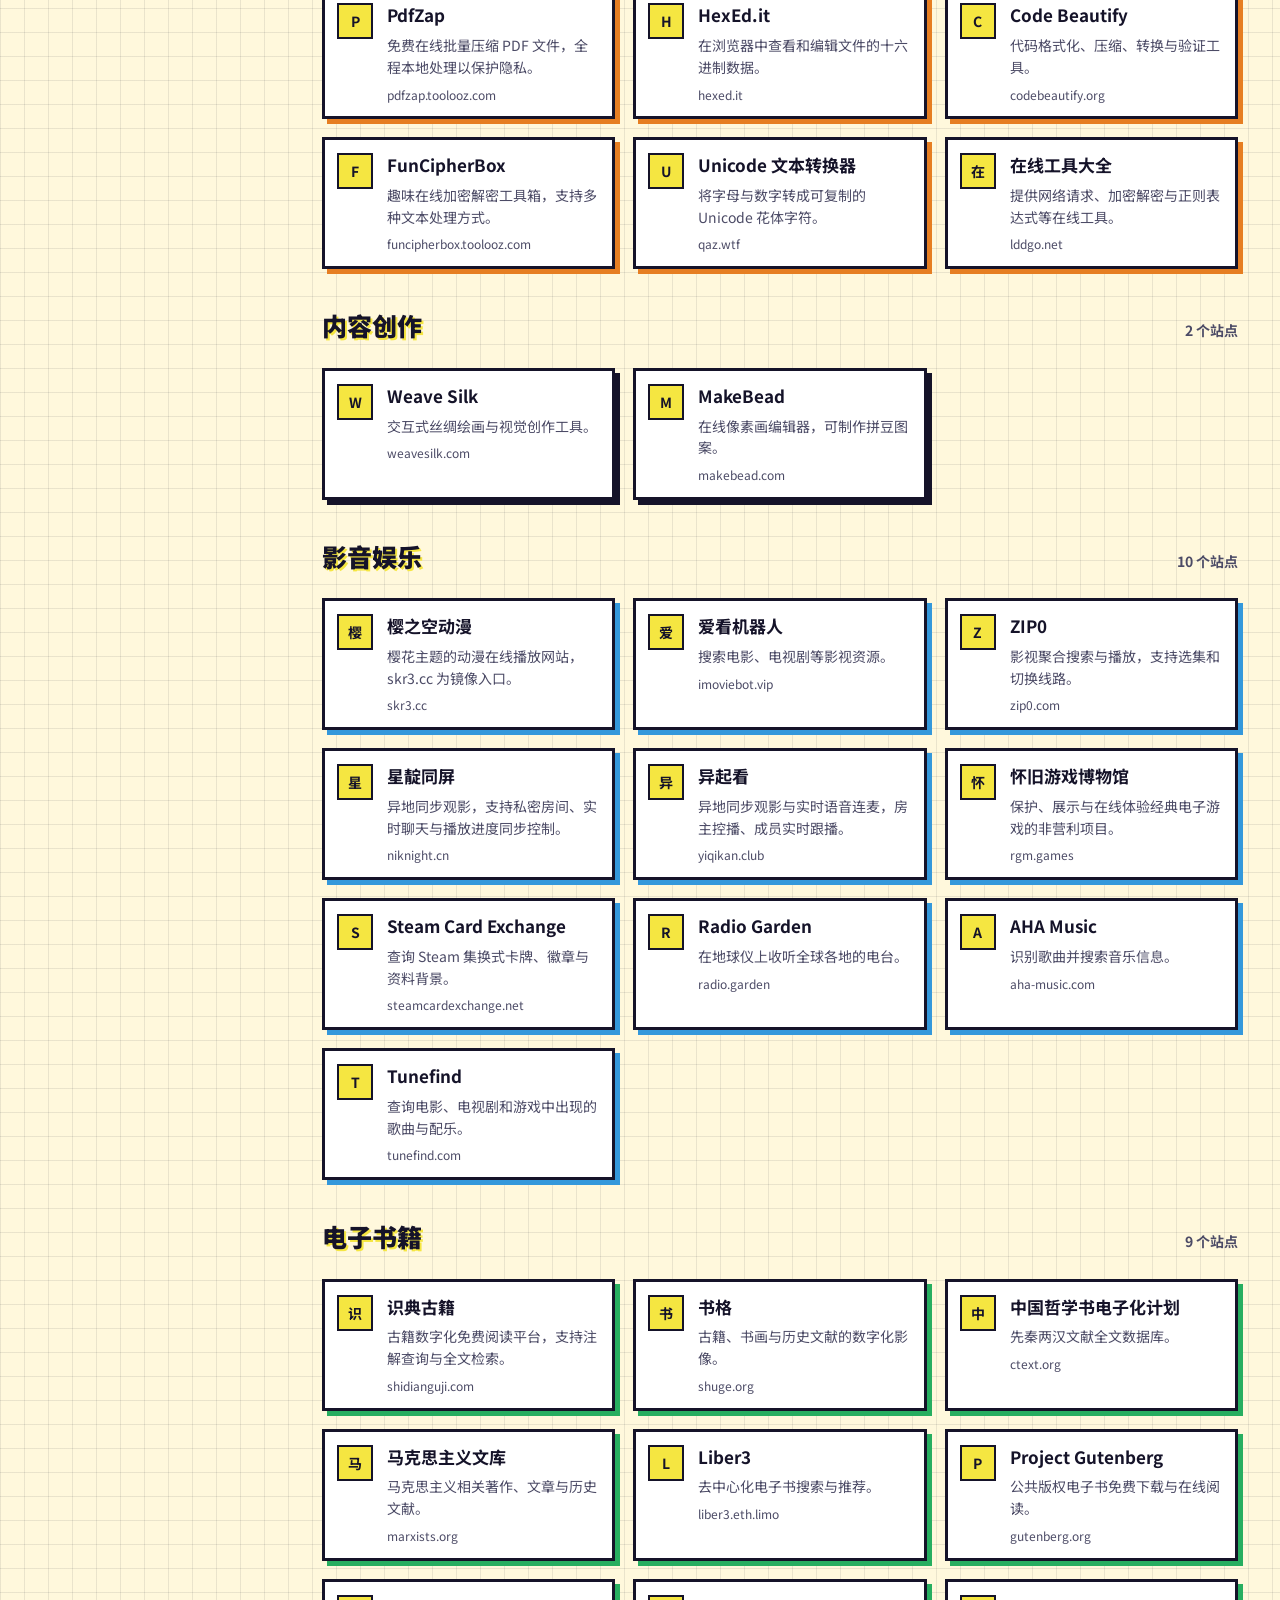
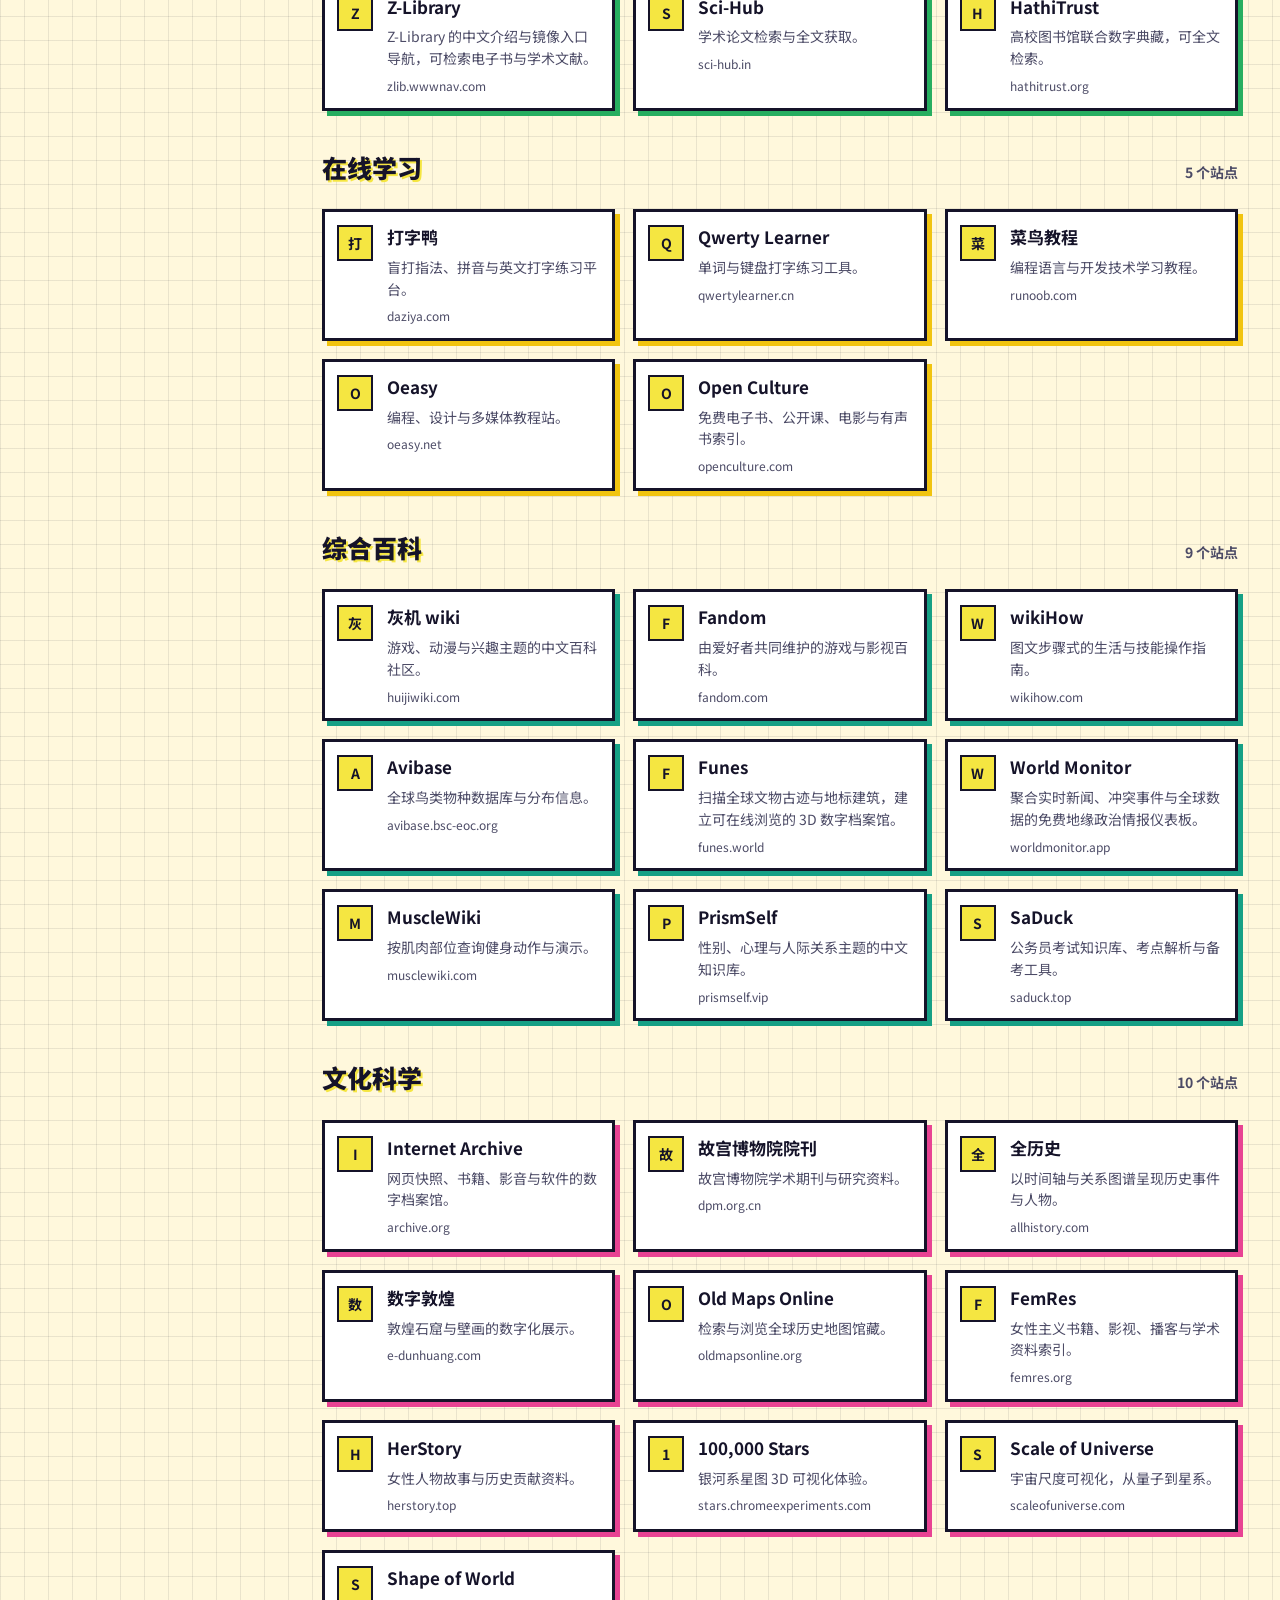
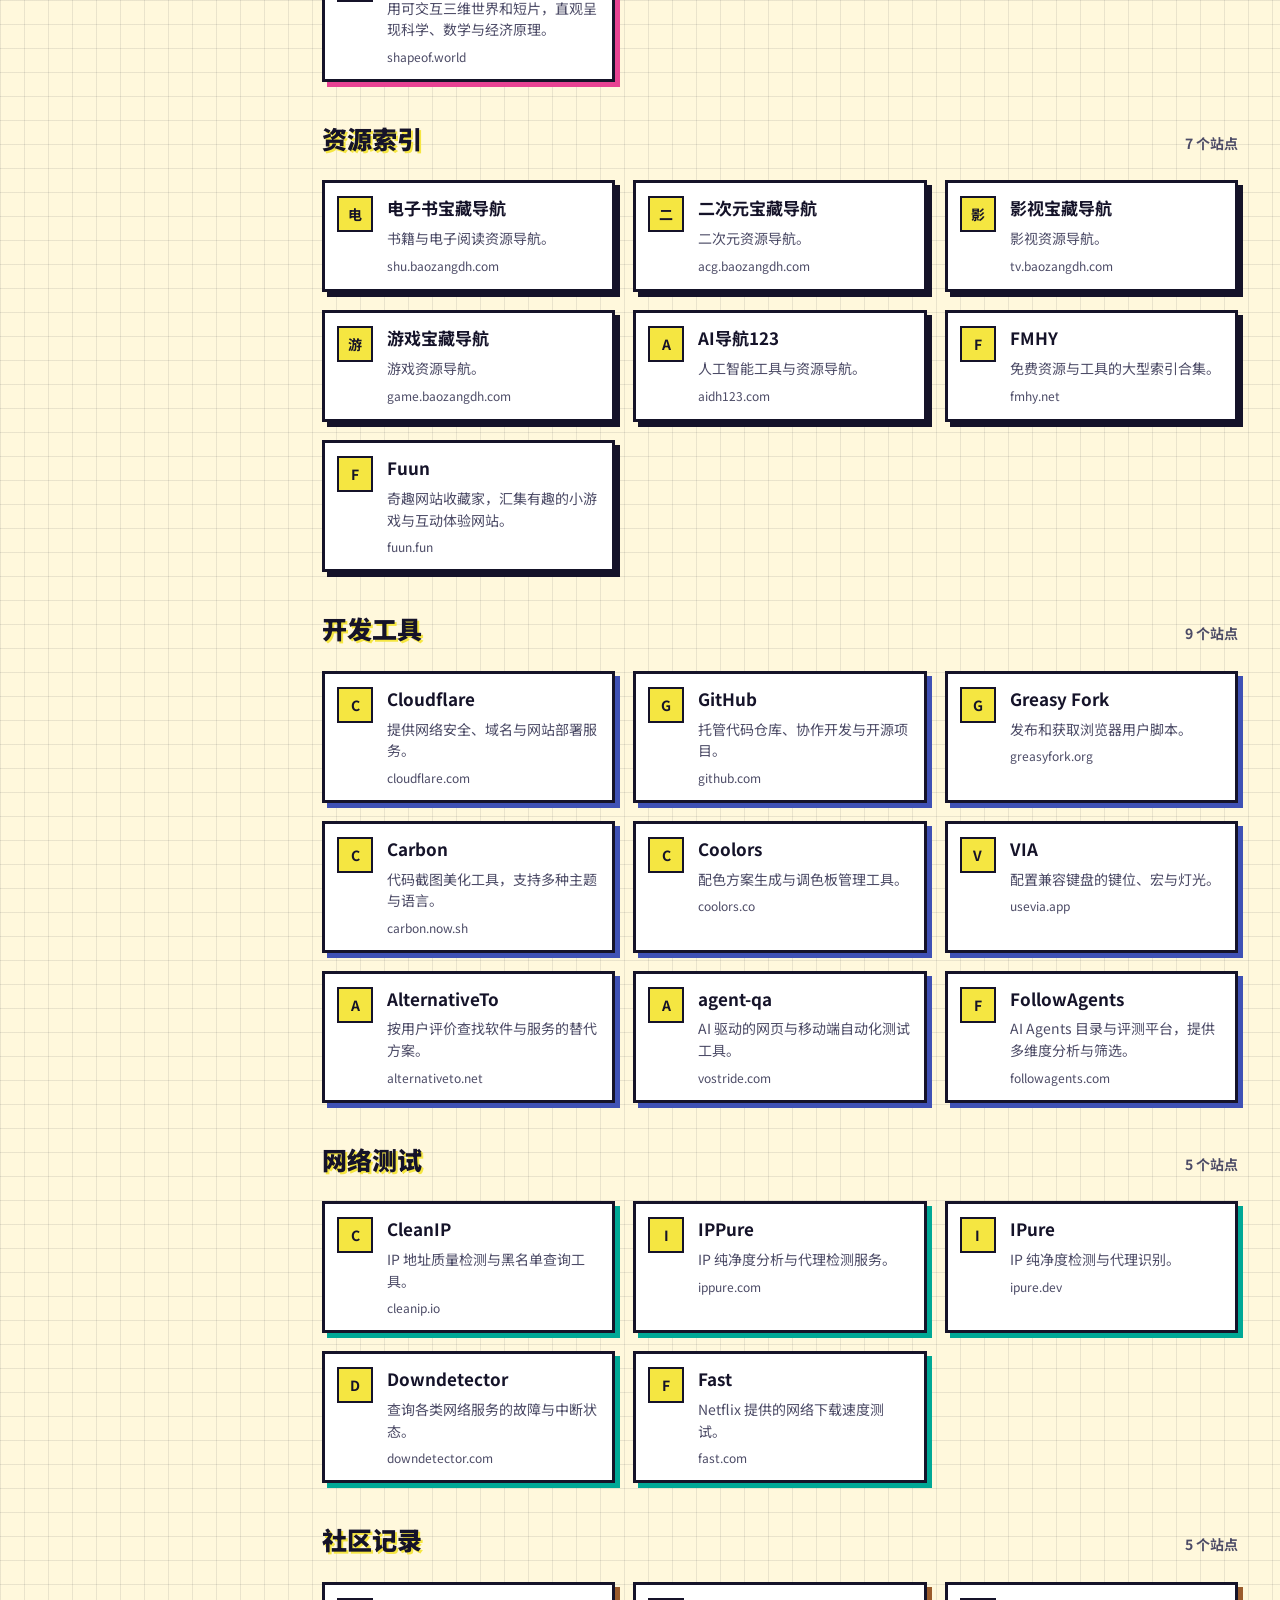
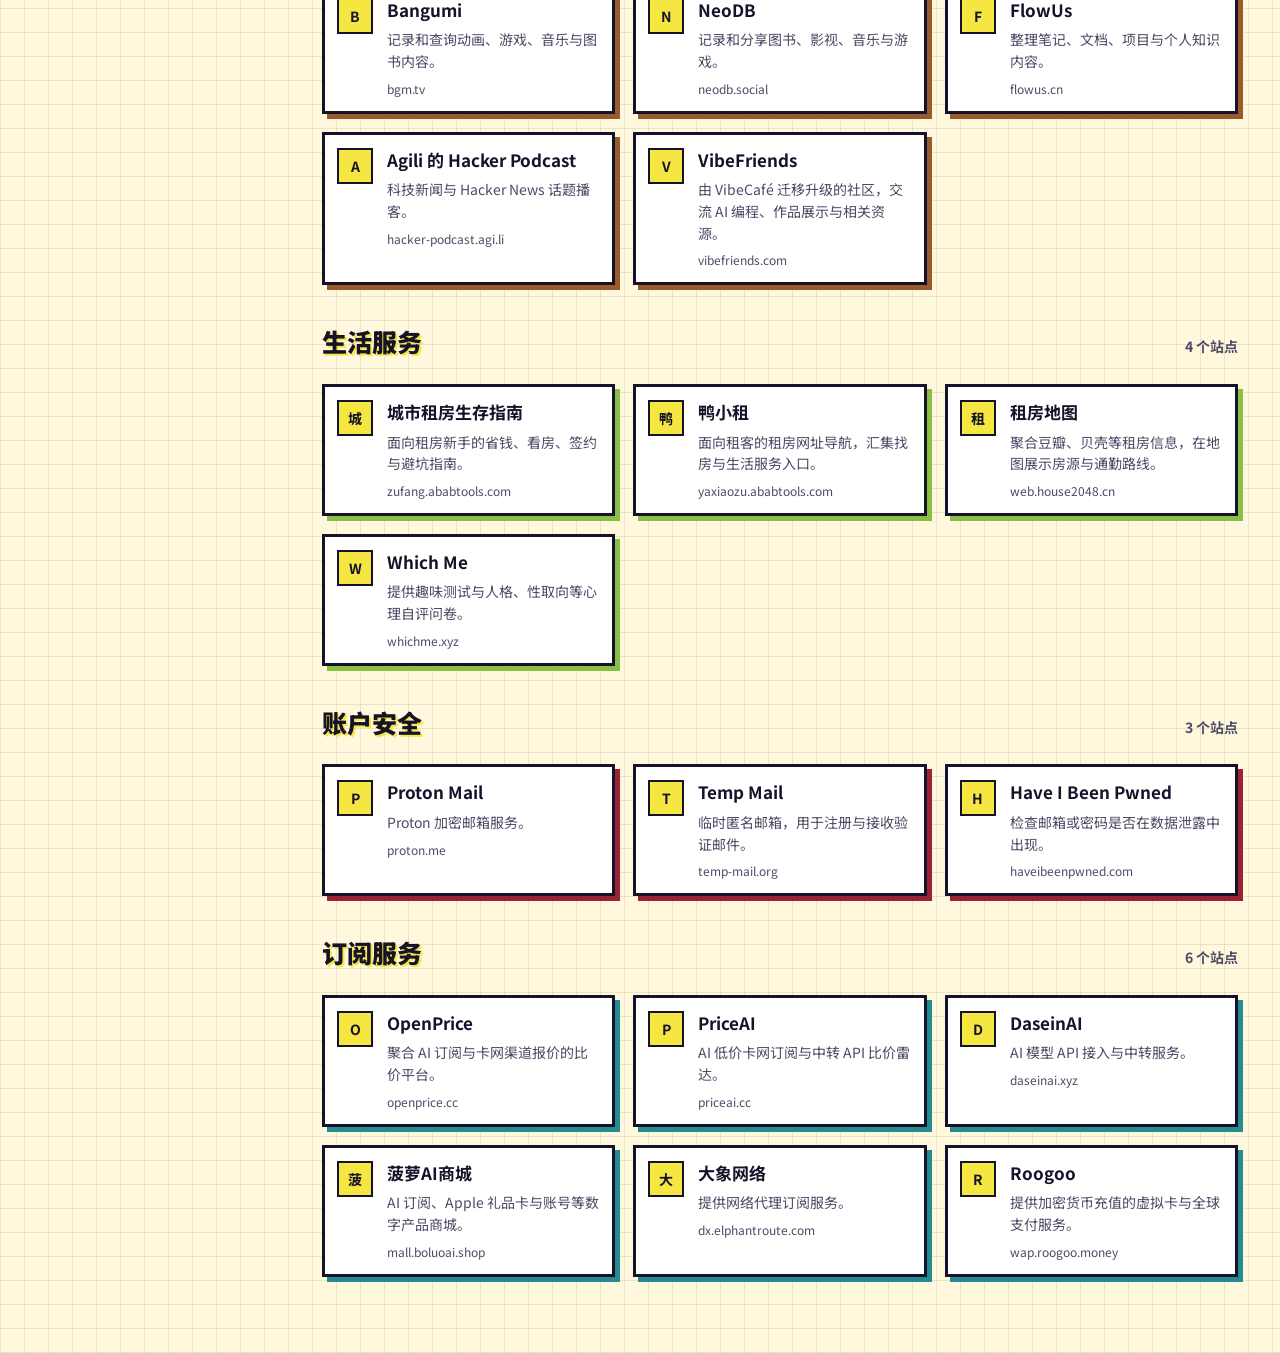
==== commit a33853f9: "统计脚本与 VibeCafé 收录迁移至 VibeFriends.com Generated by Mistral Vibe. Co-Authored-By: Mistral Vibe <vibe@m" ====
--- a/index.html
+++ b/index.html
@@ -31,11 +31,11 @@
     </noscript>
     <link rel="stylesheet" href="./toolbox.css?v=202611153">
     <script src="./scrollbar.js?v=202611151" defer></script>
-    <script src="./sites.js?v=202611241" defer></script>
+    <script src="./sites.js?v=202611242" defer></script>
     <script src="./toolbox.js?v=202611241" defer></script>
     <script
       defer
-      src="https://vibecafe.ai/telemetry/v1.js"
+      src="https://vibefriends.com/telemetry/v1.js"
       data-vc-product-id="cmuh8urlx00000agmjso6gzh7"
       data-vc-auth-key="vc_web_frSn6eeP05UN0qcg7d62ukzJzH97w32iD9TBi4eEKtY"
     ></script>
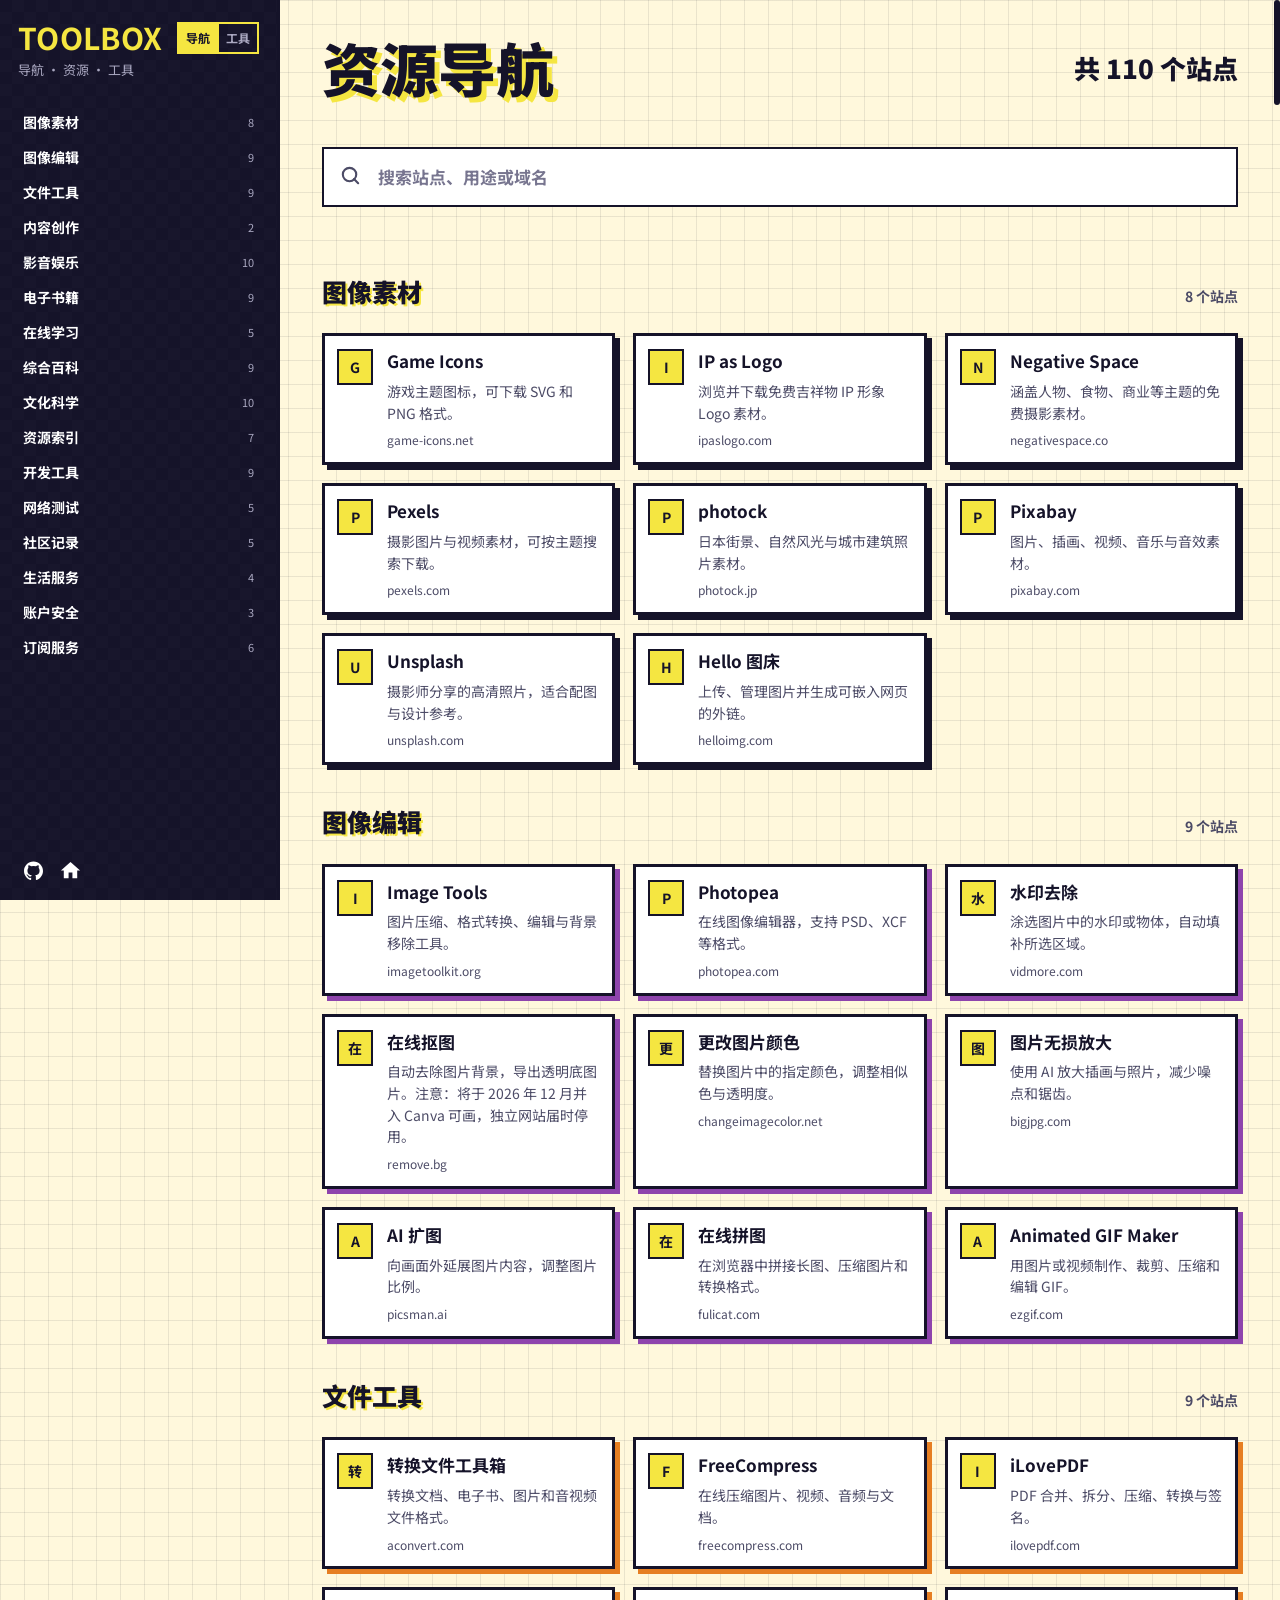
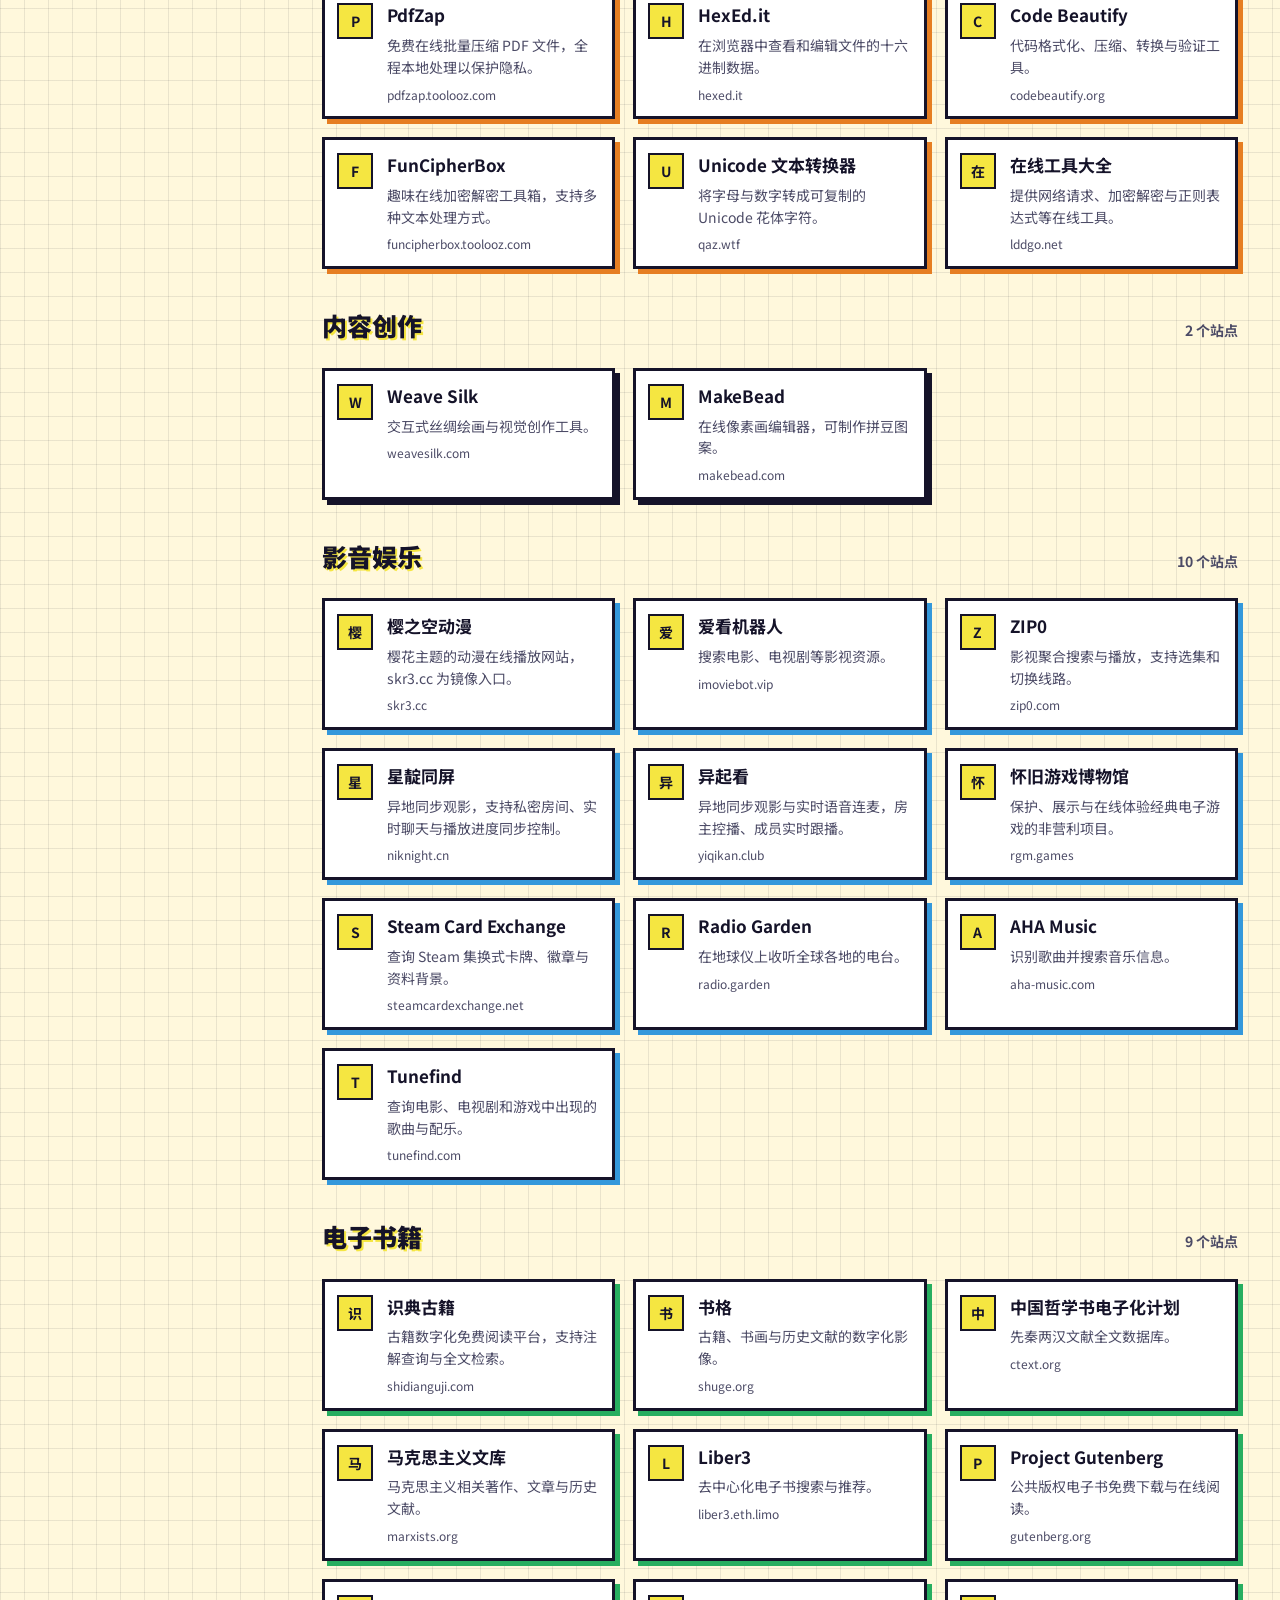
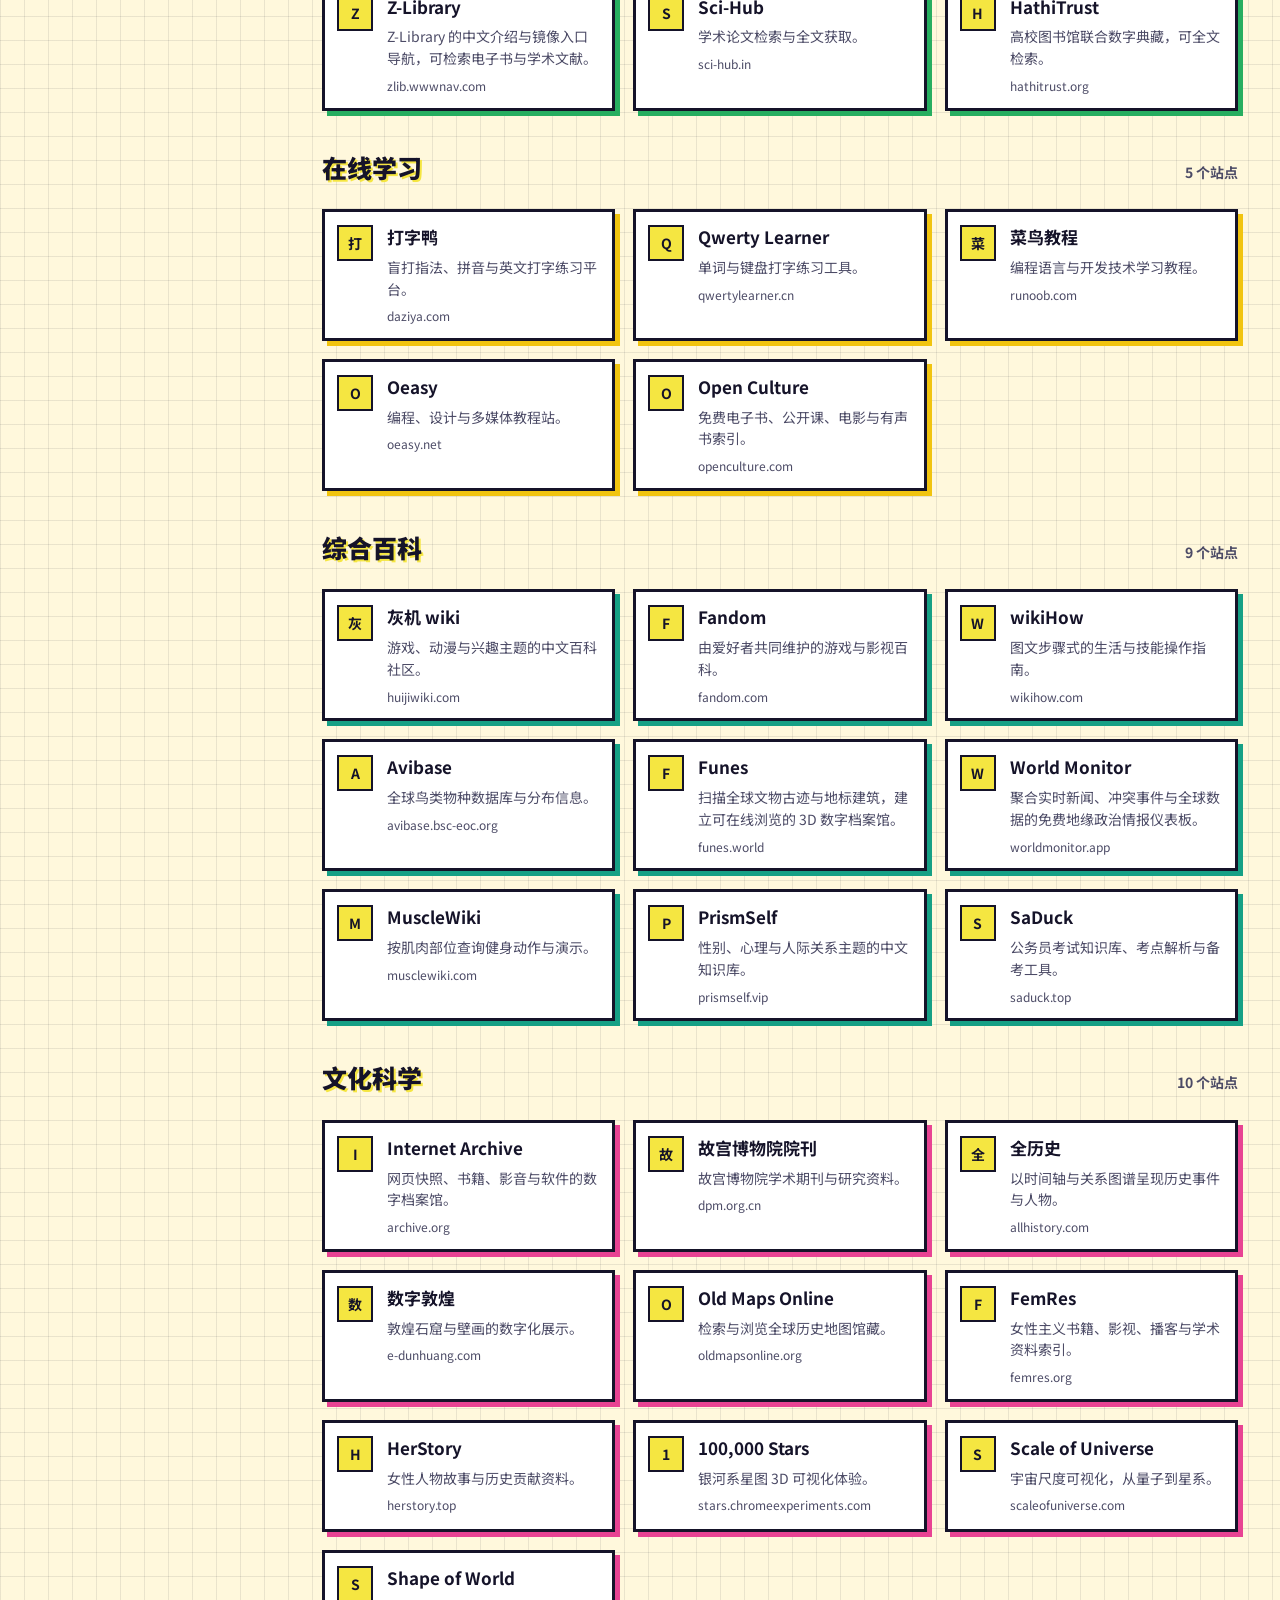
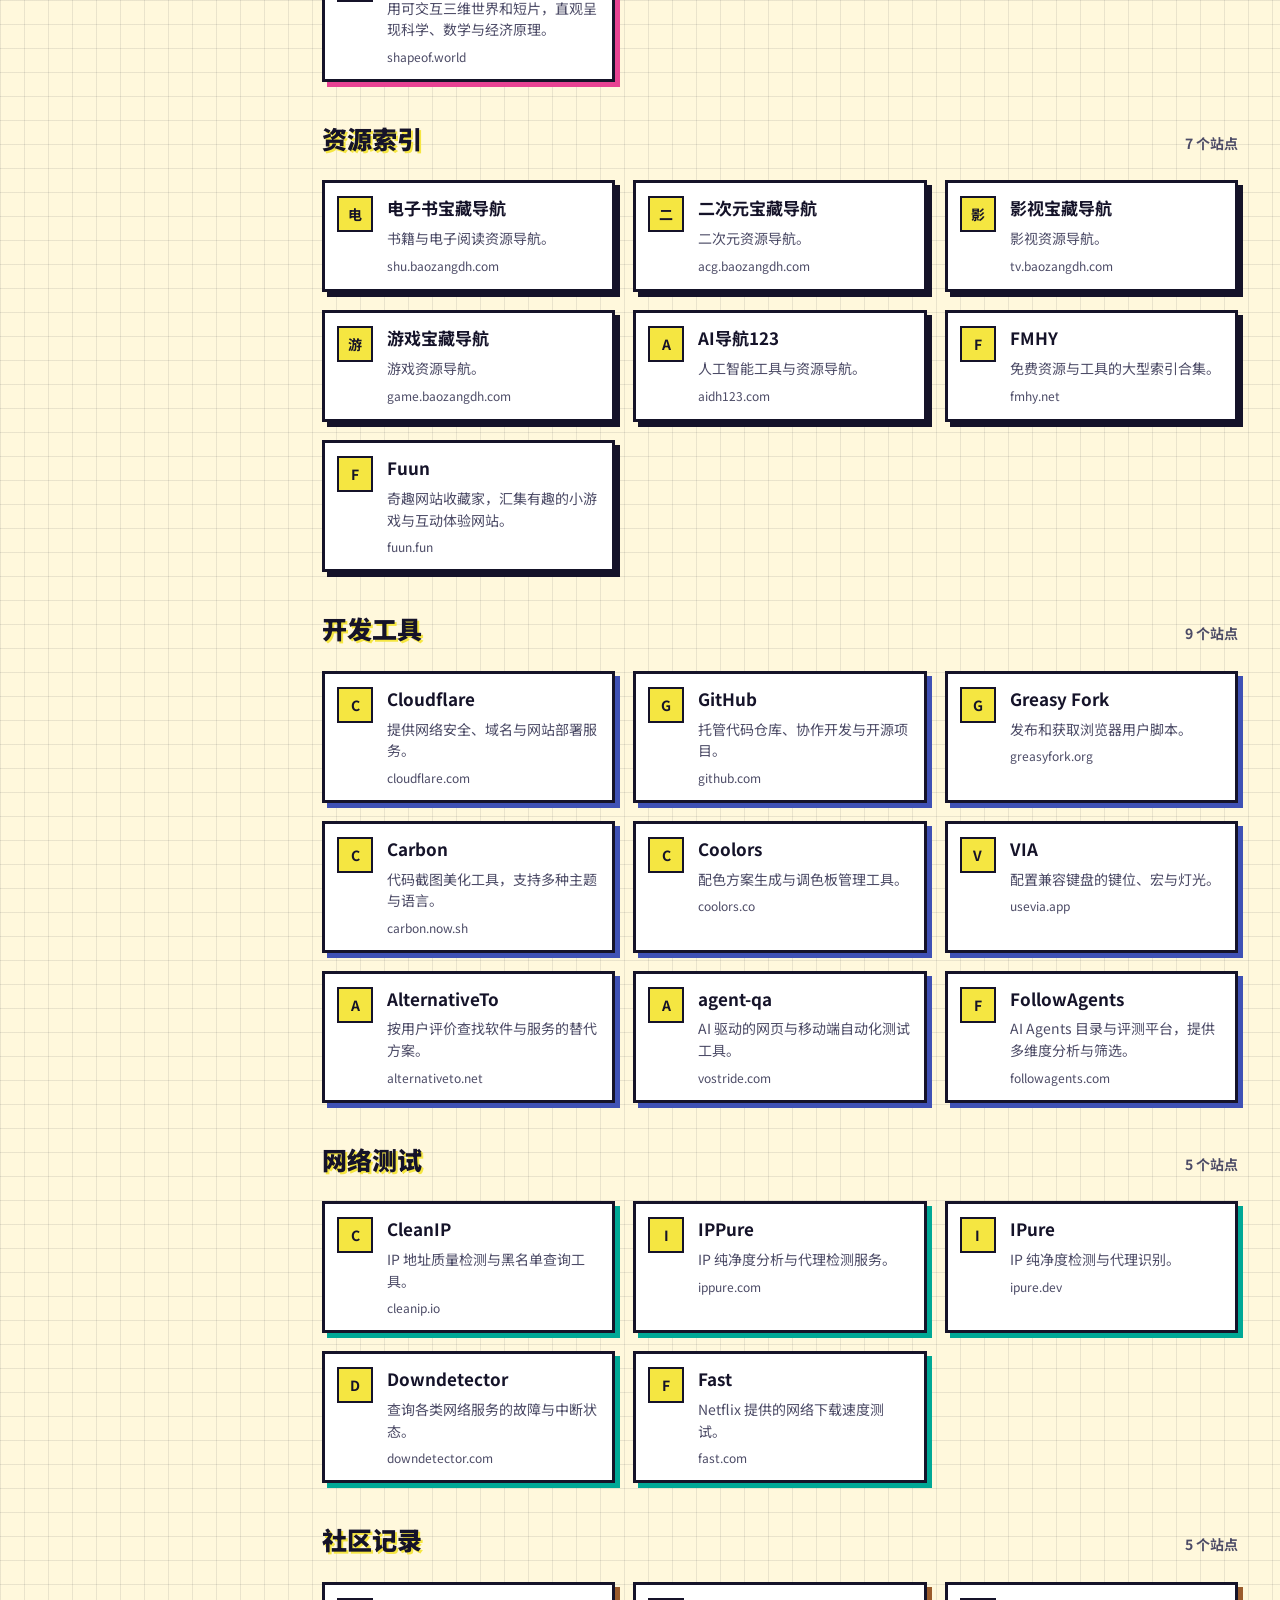
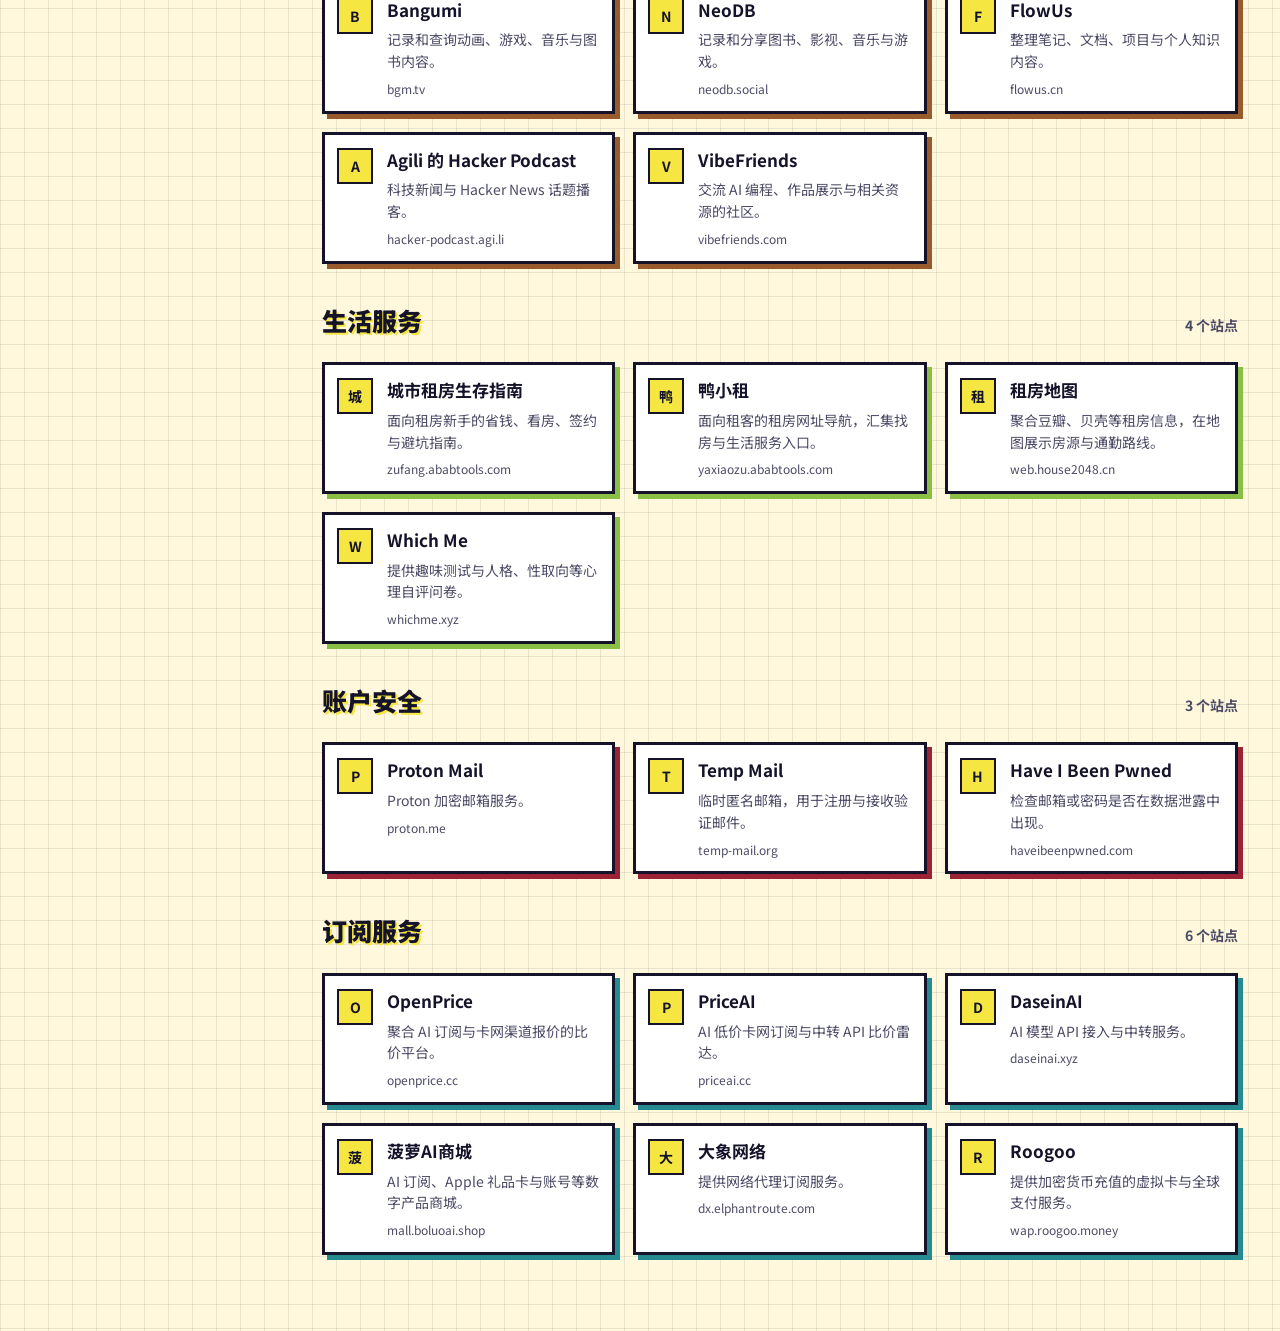
==== commit 3739daf6: "精简 VibeFriends 站点介绍措辞 Generated by Mistral Vibe. Co-Authored-By: Mistral Vibe <vibe@mistral.ai>" ====
--- a/index.html
+++ b/index.html
@@ -31,7 +31,7 @@
     </noscript>
     <link rel="stylesheet" href="./toolbox.css?v=202611153">
     <script src="./scrollbar.js?v=202611151" defer></script>
-    <script src="./sites.js?v=202611242" defer></script>
+    <script src="./sites.js?v=202611243" defer></script>
     <script src="./toolbox.js?v=202611241" defer></script>
     <script
       defer
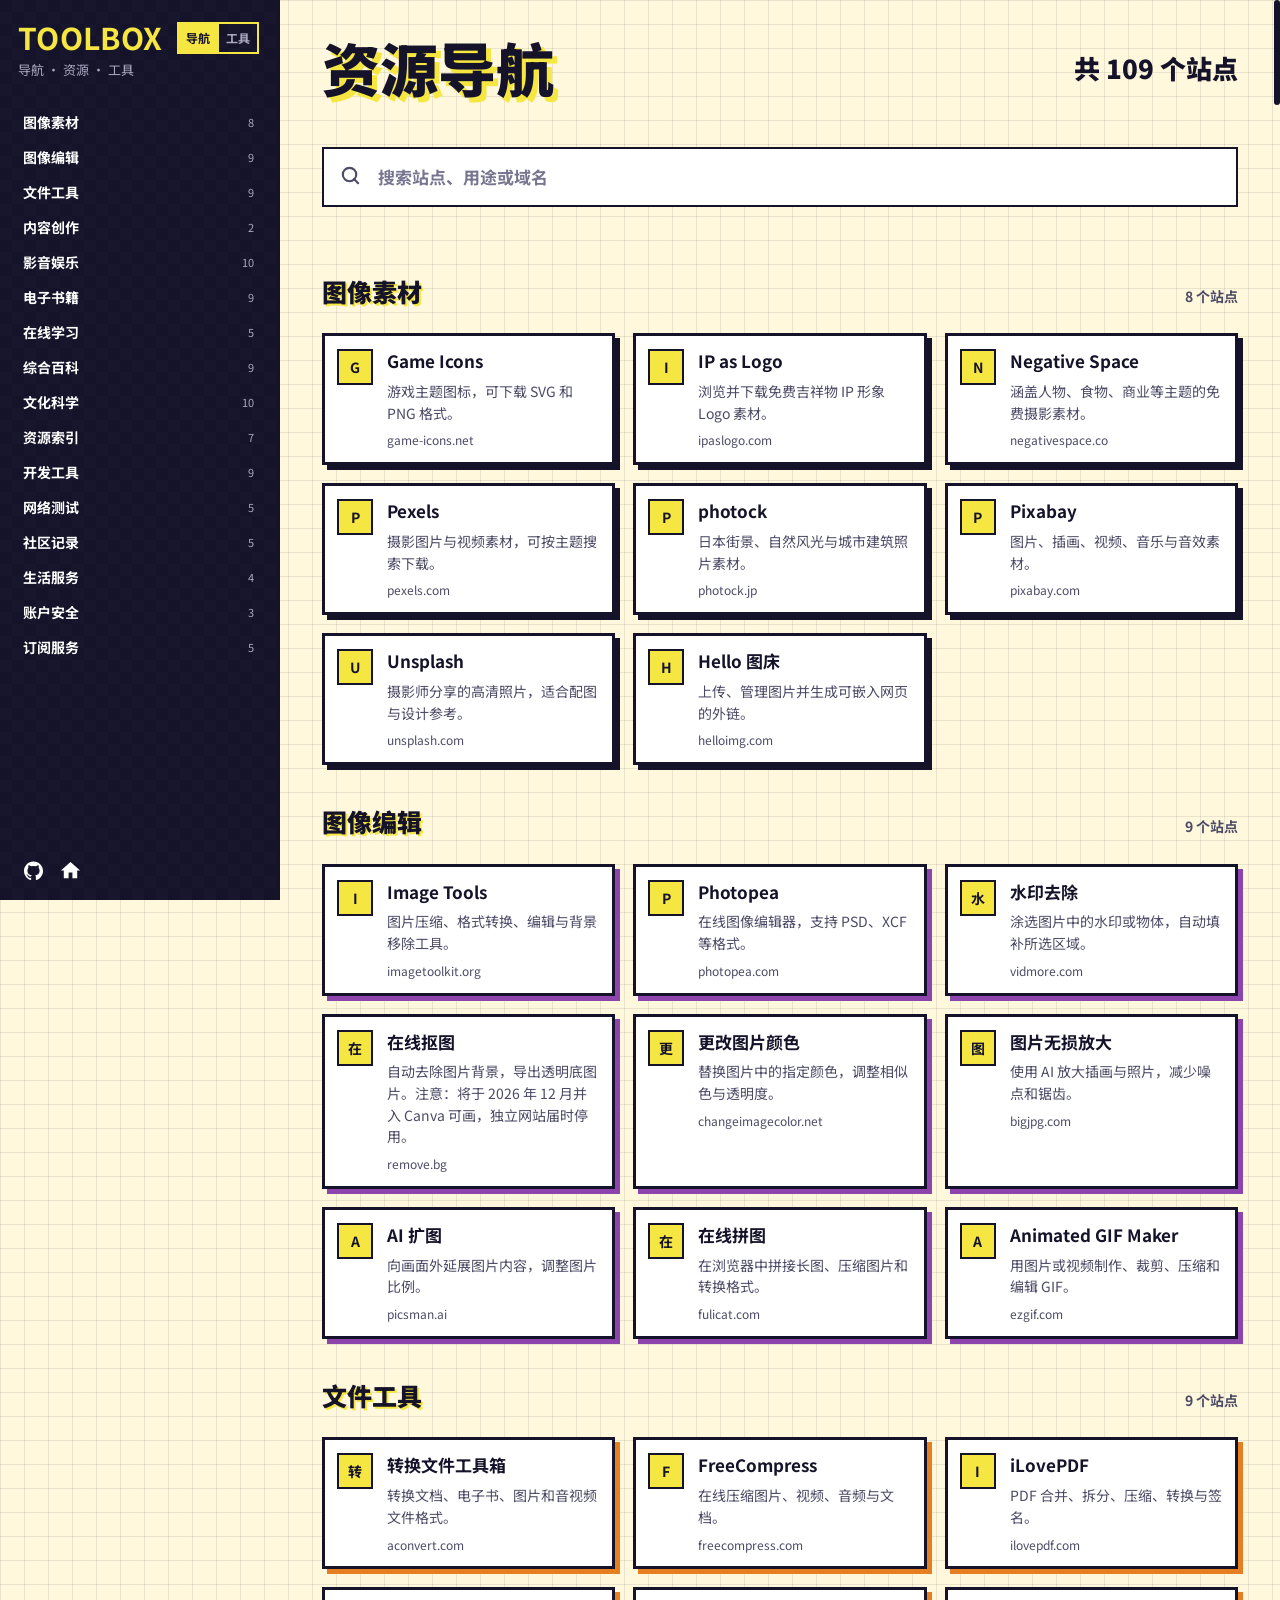
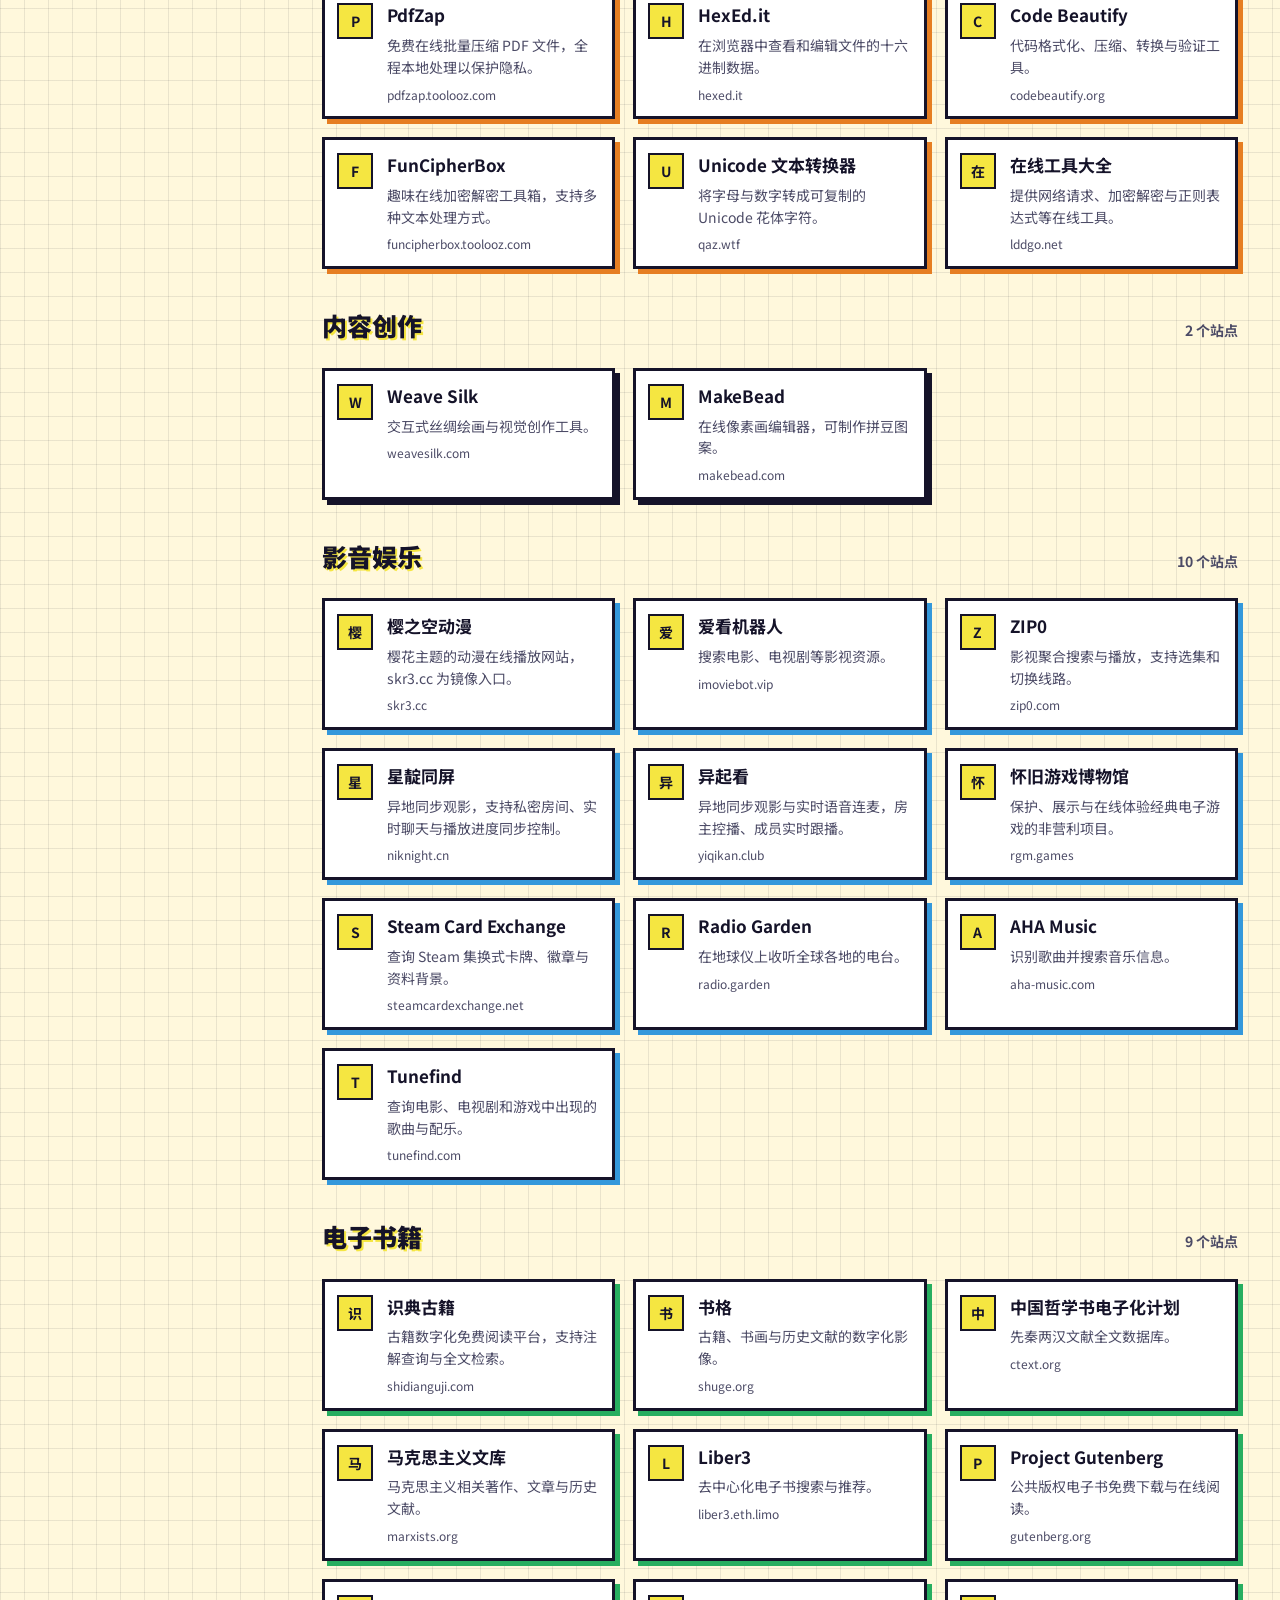
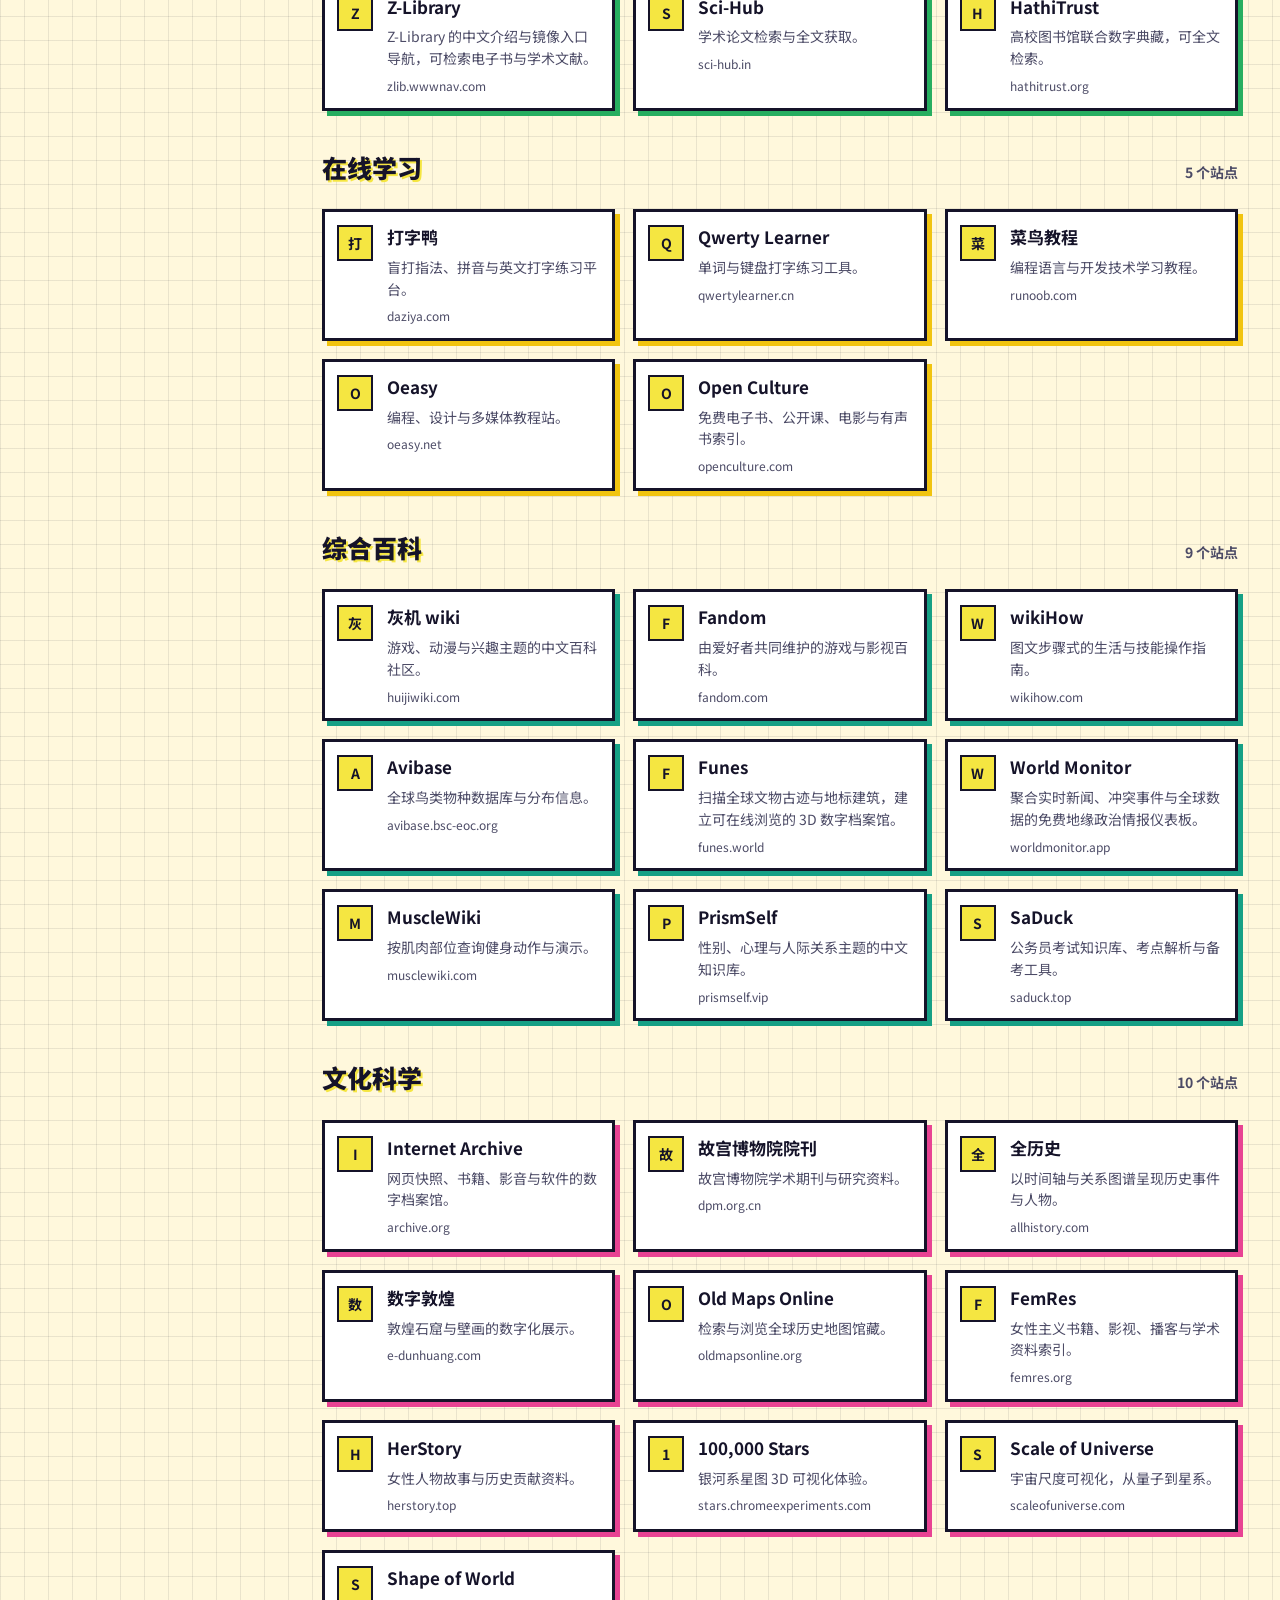
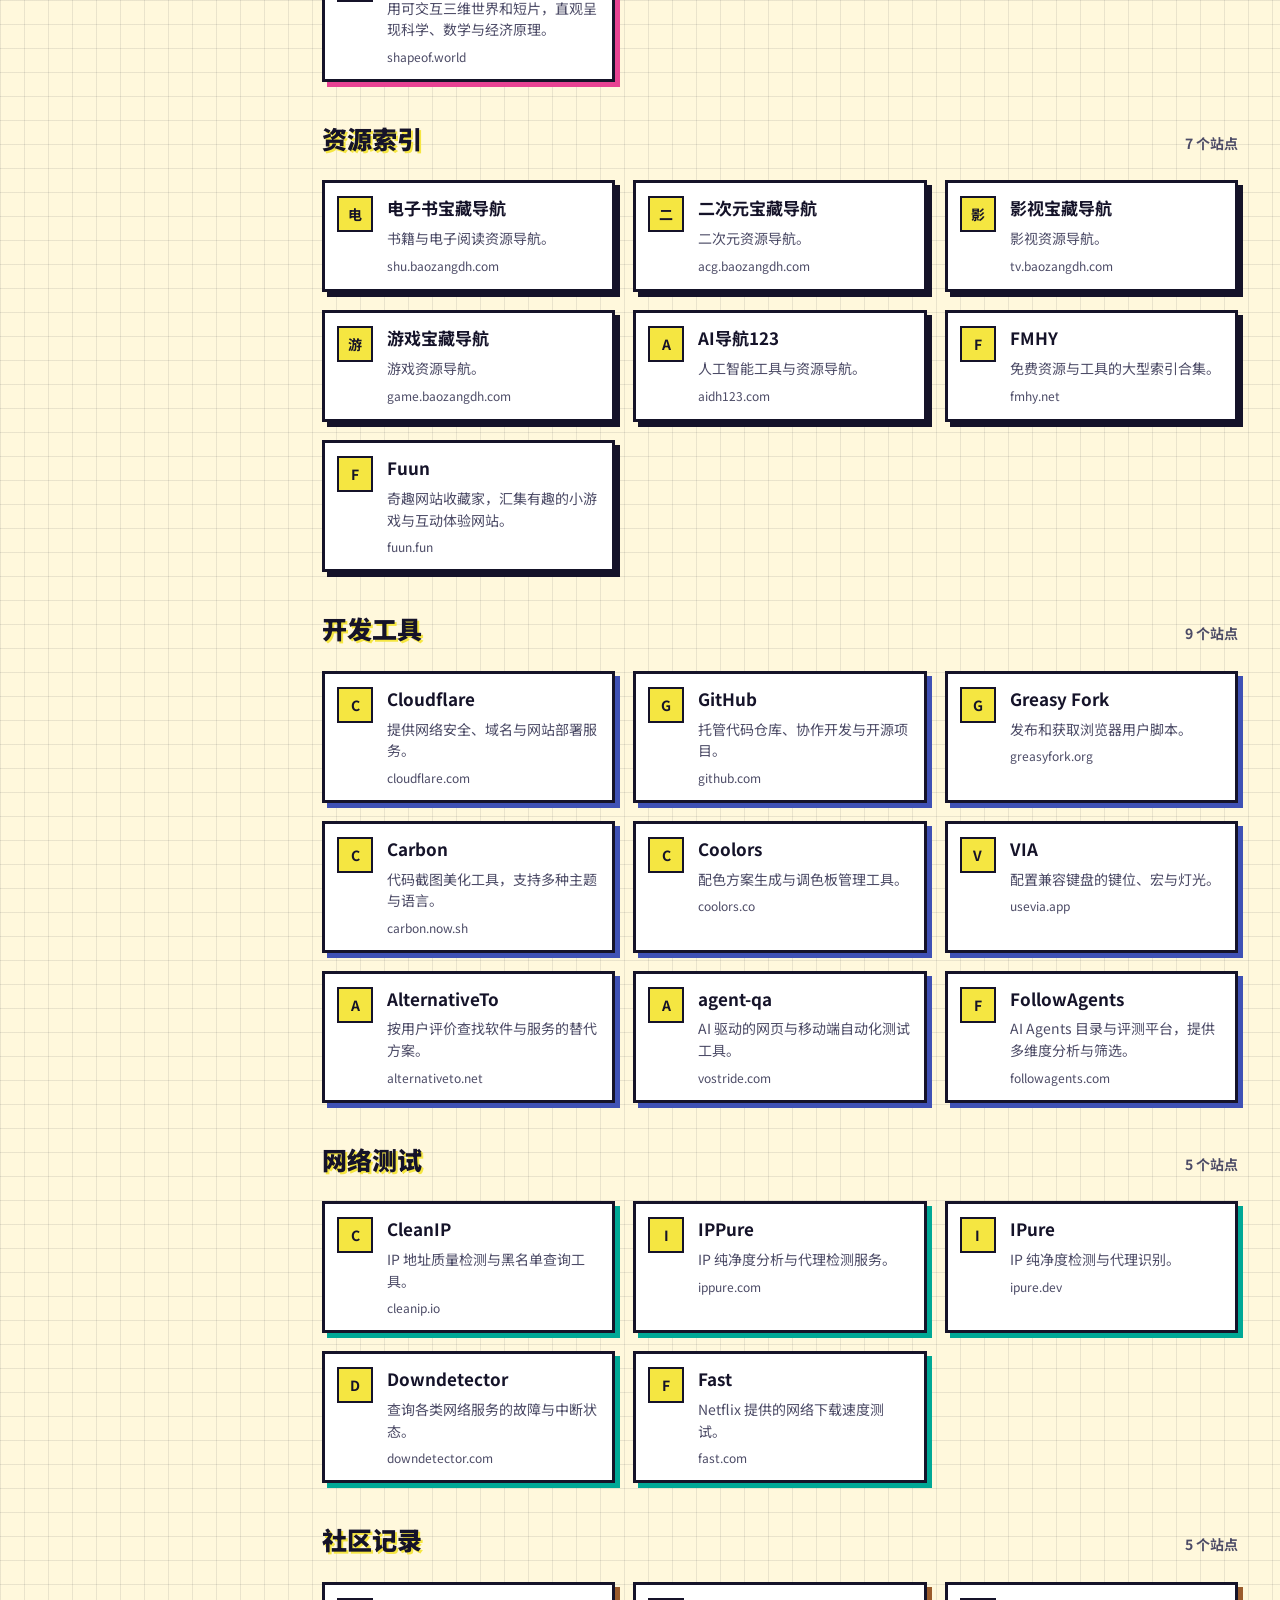
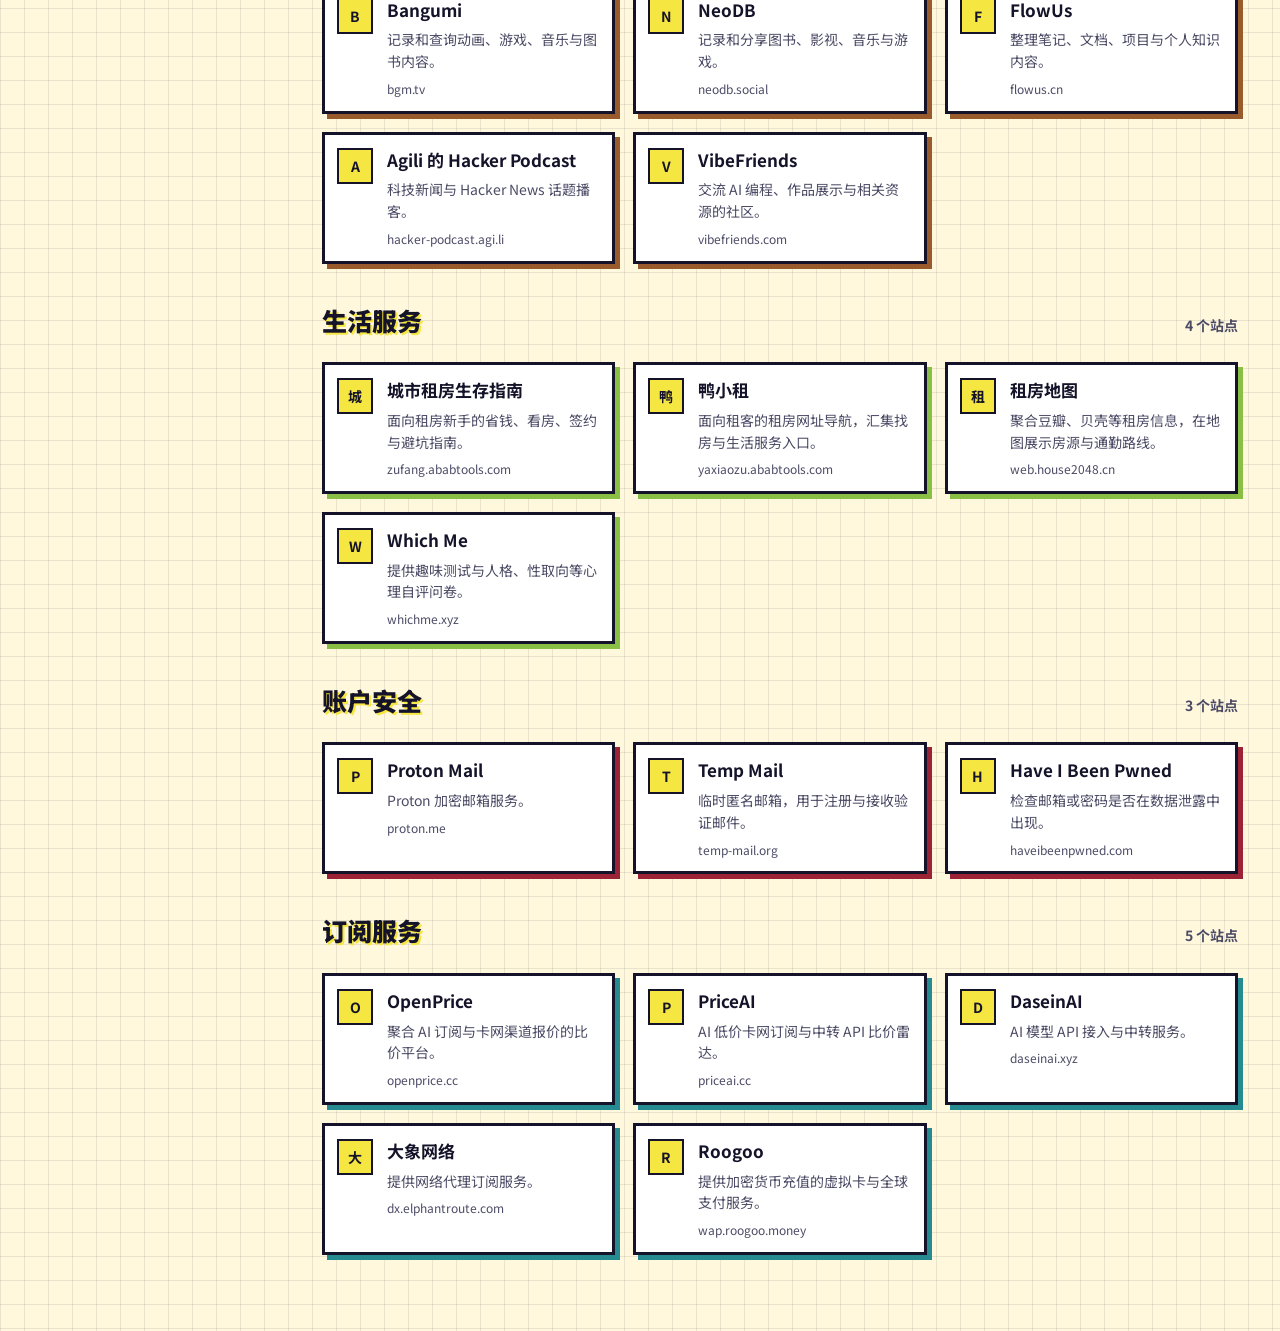
==== commit 952e1d33: "删除订阅服务分类中的菠萝AI商城链接" ====
--- a/index.html
+++ b/index.html
@@ -31,8 +31,8 @@
     </noscript>
     <link rel="stylesheet" href="./toolbox.css?v=202611153">
     <script src="./scrollbar.js?v=202611151" defer></script>
-    <script src="./sites.js?v=202611243" defer></script>
-    <script src="./toolbox.js?v=202611241" defer></script>
+    <script src="./sites.js?v=202611244" defer></script>
+    <script src="./toolbox.js?v=202611242" defer></script>
     <script
       defer
       src="https://vibefriends.com/telemetry/v1.js"
